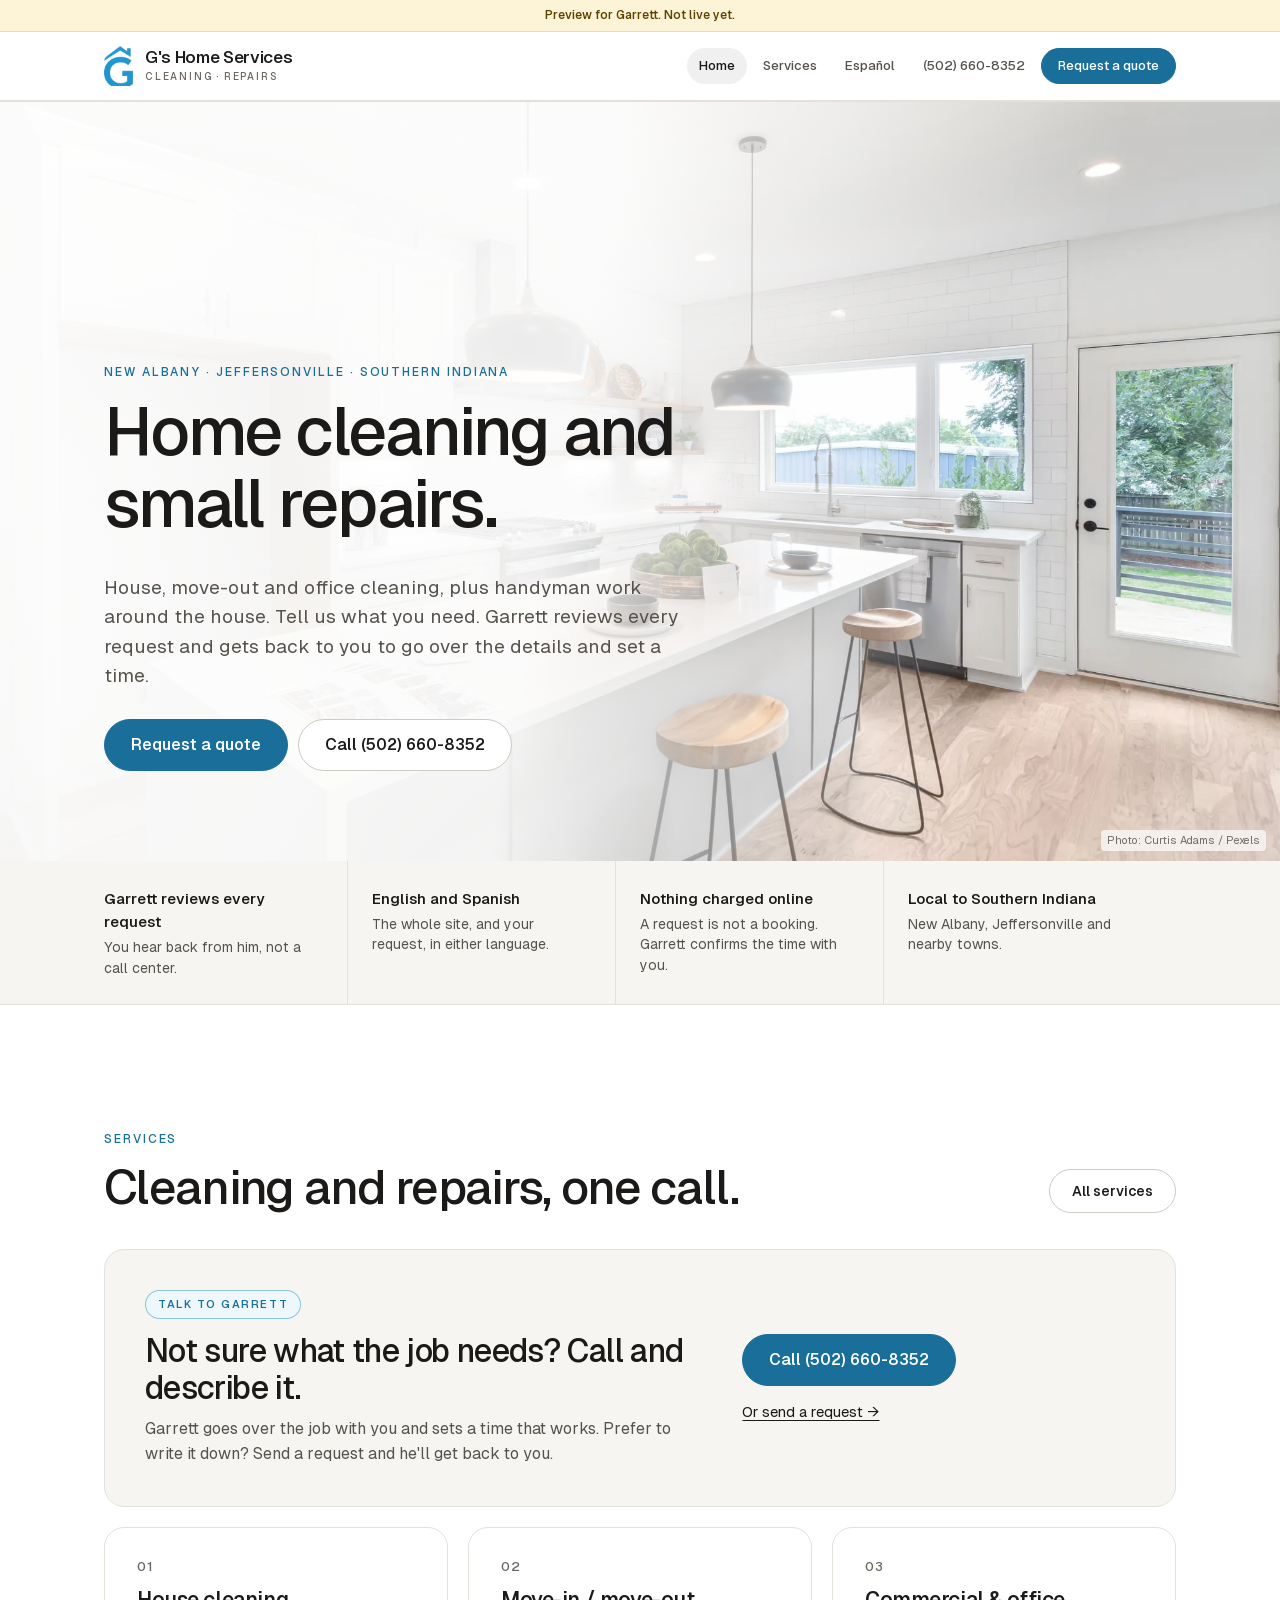
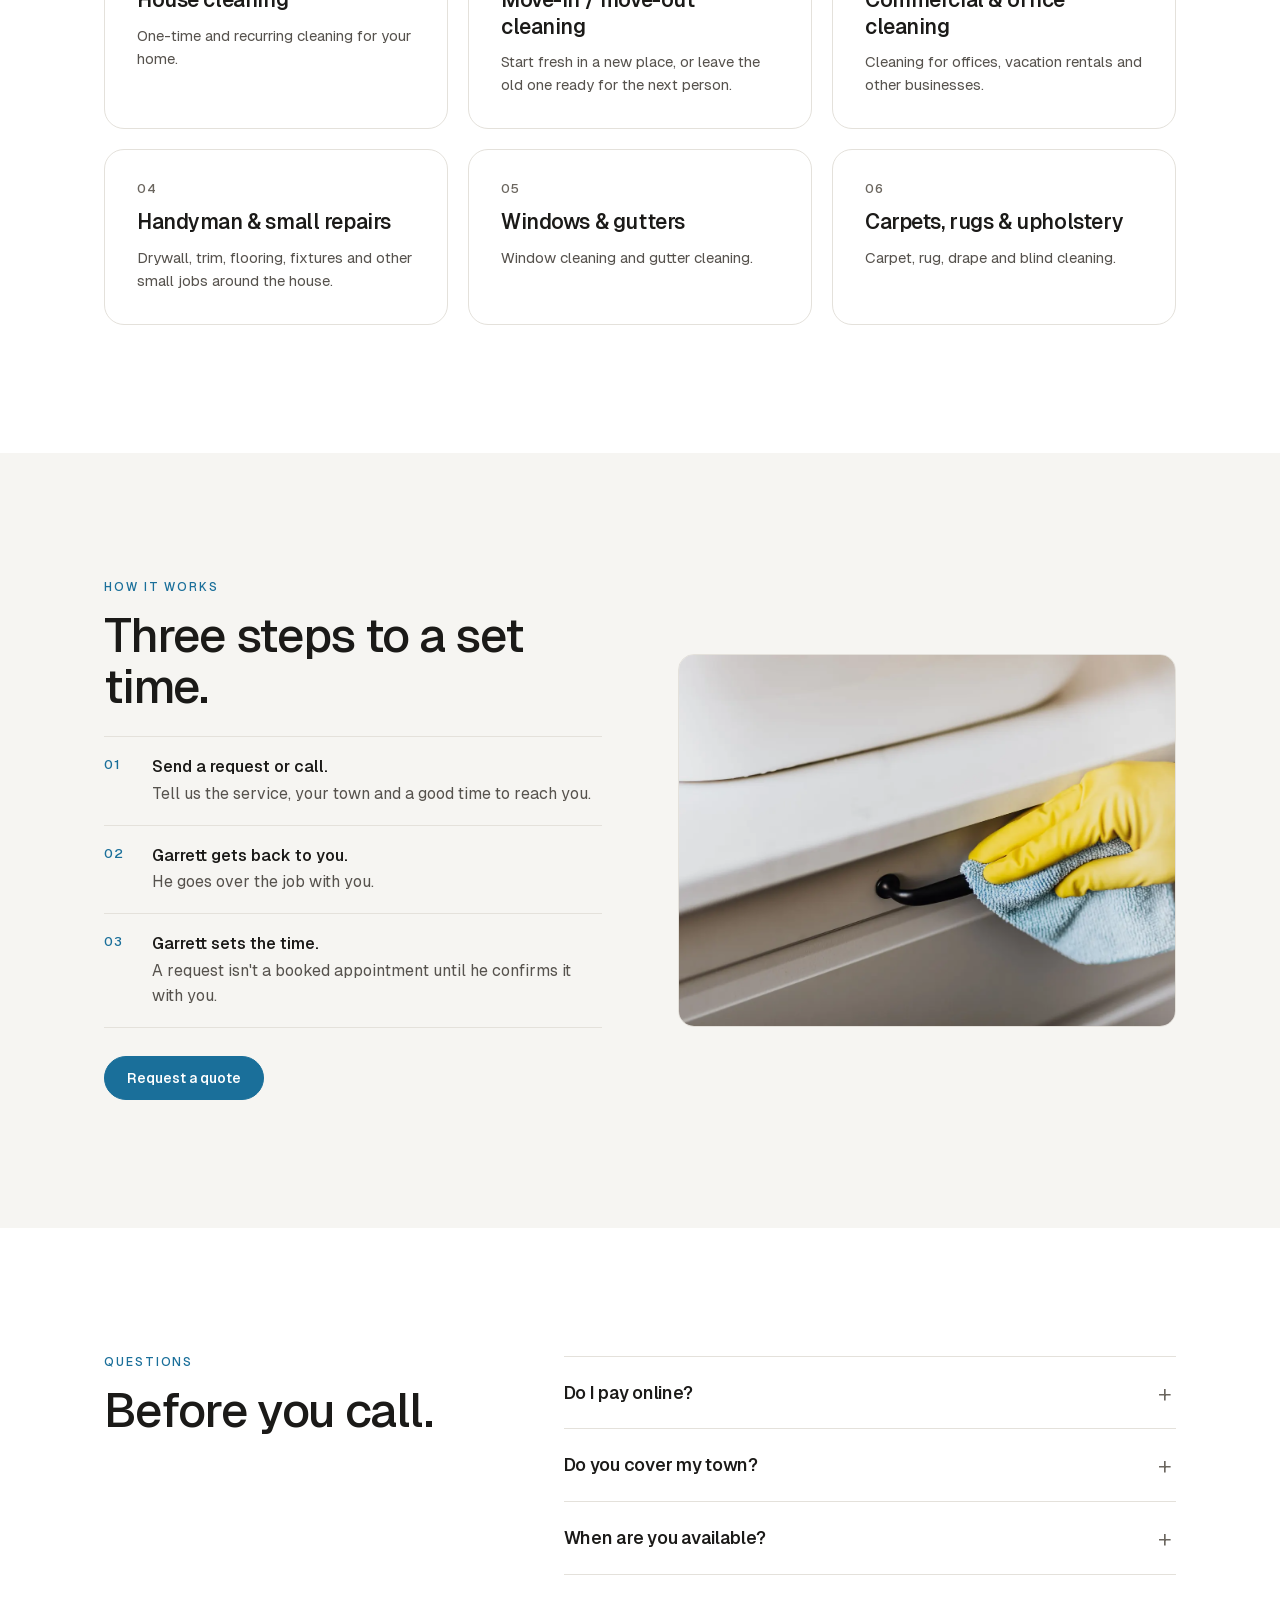
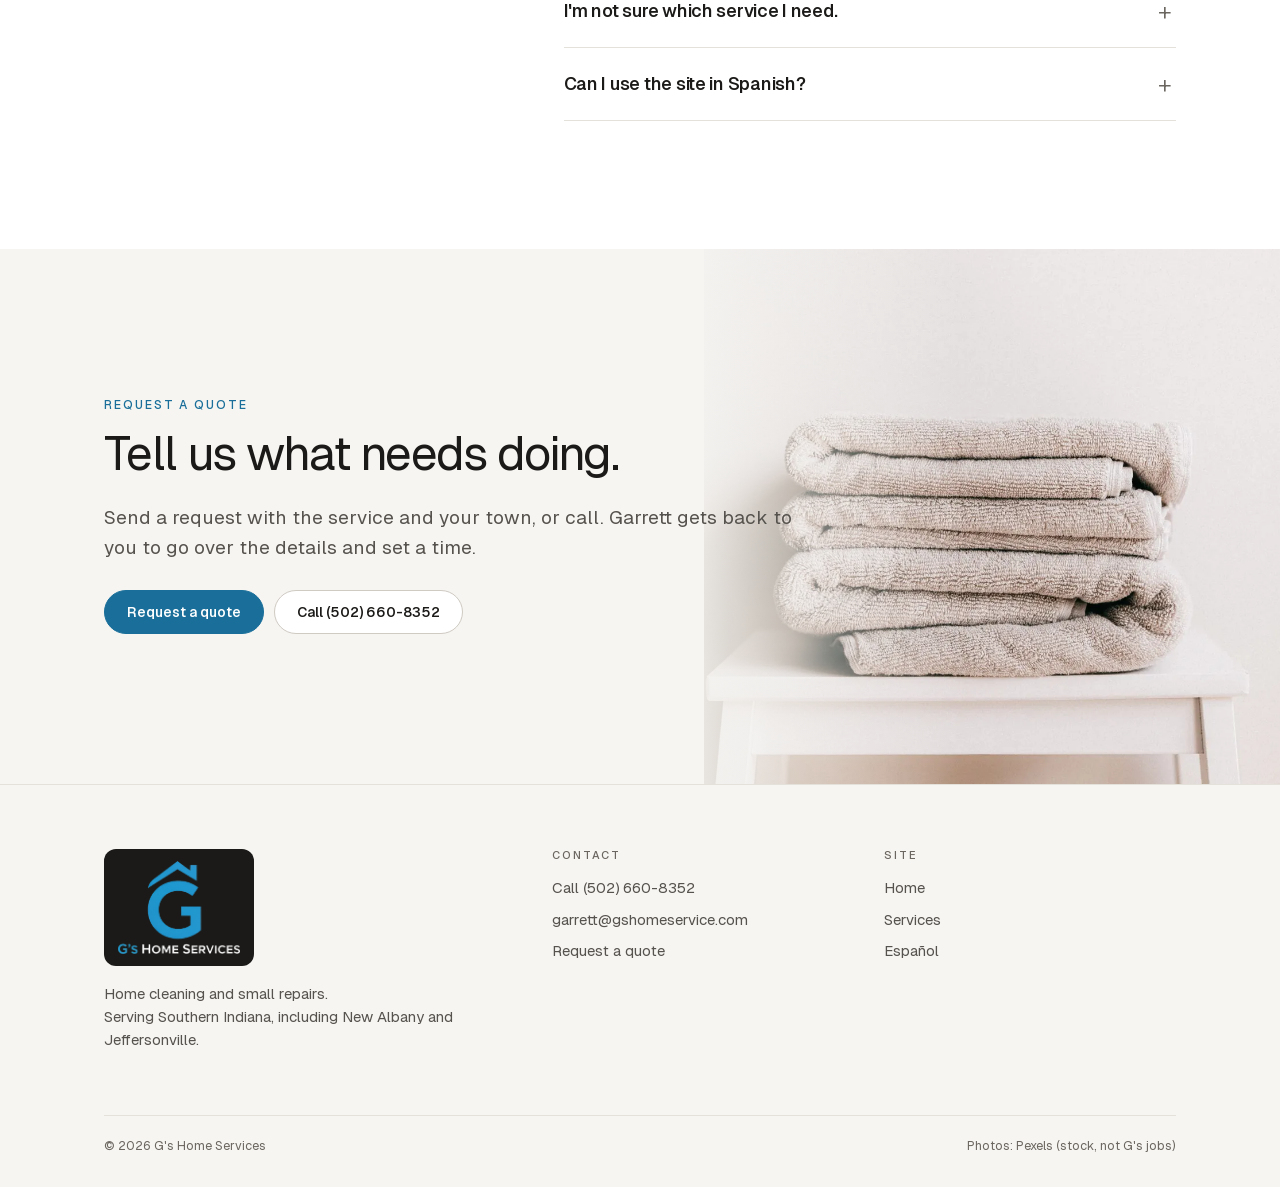
==== index.html @ 6f01a876 "G's preview v2.1: light KLC-style rebuild (preview strip, noindex, demo form kept)" ====
<!doctype html>
<html lang="en">
<head>
<meta charset="utf-8">
<meta name="viewport" content="width=device-width, initial-scale=1, viewport-fit=cover">
<meta name="robots" content="noindex, nofollow"> <!-- PREVIEW: delete this one line at launch -->
<meta name="gs-build" content="v2.1-light-klcstyle">
<title>Home cleaning and small repairs | G's Home Services</title>
<meta name="description" content="G&#x27;s Home Services: home cleaning and small repairs in Southern Indiana, including New Albany and Jeffersonville.">
<meta property="og:title" content="G's Home Services">
<meta property="og:description" content="G&#x27;s Home Services: home cleaning and small repairs in Southern Indiana, including New Albany and Jeffersonville.">
<meta property="og:type" content="website">
<meta property="og:image" content="assets/photos/hero-kitchen.jpg">
<link rel="alternate" hreflang="es" href="es/index.html">
<link rel="icon" href="favicon-32.png" sizes="32x32">
<link rel="apple-touch-icon" href="apple-touch-icon.png">
<meta name="theme-color" content="#ffffff">
<link rel="preload" href="assets/fonts/geist-sans-variable.woff2" as="font" type="font/woff2" crossorigin>
<link rel="stylesheet" href="styles.css">
</head>
<body>
<a class="skip" href="#main">Skip to content</a>
<div class="preview-flag">Preview for Garrett. Not live yet.</div>
<header class="top"><div class="wrap">
<a class="brand" href="index.html"><img src="assets/g-mark.png" alt="" width="29" height="40"><span><b>G's Home Services</b><small>Cleaning · Repairs</small></span></a>
<button class="menu-btn" aria-expanded="false" aria-controls="nav">Menu</button>
<nav class="main" id="nav" aria-label="Main"><a href="index.html" aria-current="page">Home</a><a href="services.html">Services</a><a href="es/index.html" hreflang="es" lang="es">Español</a><a href="tel:+15026608352">(502) 660-8352</a><a class="btn sm" href="request.html">Request a quote</a></nav>
</div></header>
<main id="main">
<section class="hero"><picture><source type="image/webp" srcset="assets/photos/hero-kitchen.webp"><img src="assets/photos/hero-kitchen.jpg" alt="A clean, bright kitchen" loading="eager" decoding="async"></picture>
<div class="wrap">
<span class="eyebrow">New Albany · Jeffersonville · Southern Indiana</span>
<h1>Home cleaning and small repairs.</h1>
<p class="lede">House, move-out and office cleaning, plus handyman work around the house. Tell us what you need. Garrett reviews every request and gets back to you to go over the details and set a time.</p>
<div class="actions"><a class="btn big" href="request.html">Request a quote</a><a class="btn big line-light" href="tel:+15026608352">Call (502) 660-8352</a></div>
</div>
<span class="credit">Photo: Curtis Adams / Pexels</span>
</section>
<section class="facts"><div class="wrap"><ul>
<li><b>Garrett reviews every request</b><span>You hear back from him, not a call center.</span></li>
<li><b>English and Spanish</b><span>The whole site, and your request, in either language.</span></li>
<li><b>Nothing charged online</b><span>A request is not a booking. Garrett confirms the time with you.</span></li>
<li><b>Local to Southern Indiana</b><span>New Albany, Jeffersonville and nearby towns.</span></li>
</ul></div></section>
<section id="services"><div class="wrap">
<div class="sec-head"><div><span class="eyebrow">Services</span><h2>Cleaning and repairs, one call.</h2></div>
<a class="btn ghost" href="services.html">All services</a></div>
<div class="fd-card">
<div><span class="tag blue">Talk to Garrett</span>
<h3>Not sure what the job needs? Call and describe it.</h3>
<p>Garrett goes over the job with you and sets a time that works. Prefer to write it down? Send a request and he'll get back to you.</p></div>
<div class="fd-card-actions"><a class="btn big" href="tel:+15026608352">Call (502) 660-8352</a><a class="fd-card-link" href="request.html">Or send a request →</a></div>
</div>
<ul class="offer-grid"><li class="offer"><span class="num">01</span><h3>House cleaning</h3><p>One-time and recurring cleaning for your home.</p></li><li class="offer"><span class="num">02</span><h3>Move-in / move-out cleaning</h3><p>Start fresh in a new place, or leave the old one ready for the next person.</p></li><li class="offer"><span class="num">03</span><h3>Commercial & office cleaning</h3><p>Cleaning for offices, vacation rentals and other businesses.</p></li><li class="offer"><span class="num">04</span><h3>Handyman & small repairs</h3><p>Drywall, trim, flooring, fixtures and other small jobs around the house.</p></li><li class="offer"><span class="num">05</span><h3>Windows & gutters</h3><p>Window cleaning and gutter cleaning.</p></li><li class="offer"><span class="num">06</span><h3>Carpets, rugs & upholstery</h3><p>Carpet, rug, drape and blind cleaning.</p></li></ul>
</div></section>
<section class="alt"><div class="wrap grid2">
<div><span class="eyebrow">How it works</span><h2>Three steps to a set time.</h2>
<ol class="steps">
<li><b>Send a request or call.</b>Tell us the service, your town and a good time to reach you.</li>
<li><b>Garrett gets back to you.</b>He goes over the job with you.</li>
<li><b>Garrett sets the time.</b>A request isn't a booked appointment until he confirms it with you.</li>
</ol>
<div class="actions"><a class="btn" href="request.html">Request a quote</a></div></div>
<figure class="photo"><picture><source type="image/webp" srcset="assets/photos/detail-cleaning.webp"><img src="assets/photos/detail-cleaning.jpg" alt="A gloved hand wiping a cabinet handle" loading="eager" decoding="async"></picture></figure>
</div></section>
<section><div class="wrap faq-grid">
<div><span class="eyebrow">Questions</span><h2>Before you call.</h2></div>
<div class="faq"><details><summary>Do I pay online?</summary><p>No. Nothing is charged on this website. A request just lets Garrett know what you need.</p></details><details><summary>Do you cover my town?</summary><p>We serve Southern Indiana, including New Albany and Jeffersonville. Not sure if you're in the area? Call or send a request with your town and we'll let you know.</p></details><details><summary>When are you available?</summary><p>Call or send a request for availability.</p></details><details><summary>I'm not sure which service I need.</summary><p>Choose "Something else" on the request form and describe the job. Garrett will help you figure it out.</p></details><details><summary>Can I use the site in Spanish?</summary><p>Yes. Tap Español in the menu on any page.</p></details></div>
</div></section>
<section class="band"><picture><source type="image/webp" srcset="assets/photos/detail-towels.webp"><img src="assets/photos/detail-towels.jpg" alt="Folded towels on a stool" loading="eager" decoding="async"></picture>
<div class="wrap"><span class="eyebrow" style="color:rgba(252,252,252,.6)">Request a quote</span>
<h2>Tell us what needs doing.</h2>
<p class="lede">Send a request with the service and your town, or call. Garrett gets back to you to go over the details and set a time.</p>
<div class="actions"><a class="btn" href="request.html">Request a quote</a><a class="btn line-light" href="tel:+15026608352">Call (502) 660-8352</a></div>
</div></section>
</main>
<footer><div class="wrap">
<div class="grid">
<div><img class="flogo" src="assets/gs-logo.png" alt="G's Home Services" width="150" height="114"><p>Home cleaning and small repairs.<br>Serving Southern Indiana, including New Albany and Jeffersonville.</p></div>
<div><h2 class="fh">Contact</h2><ul><li><a href="tel:+15026608352">Call (502) 660-8352</a></li><li><a href="mailto:garrett@gshomeservice.com">garrett@gshomeservice.com</a></li><li><a href="request.html">Request a quote</a></li></ul></div>
<div><h2 class="fh">Site</h2><ul><li><a href="index.html">Home</a></li><li><a href="services.html">Services</a></li><li><a href="es/index.html">Español</a></li></ul></div>
</div>
<div class="legal"><span>© 2026 G's Home Services</span><span>Photos: Pexels (stock, not G's jobs)</span></div>
</div></footer>
<nav class="callbar" aria-label="Quick contact"><a class="btn ghost" href="request.html">Request a quote</a><a class="btn" href="tel:+15026608352">Call now</a></nav>
<script src="app.js" defer></script>
</body>
</html>
---- styles.css ----
/* G's Home Services: v2, modeled on the klcautomation.net design system.
   Same type, spacing, header, hero, card, button and footer patterns; G's own logo blue as the one accent. */
@font-face{font-family:"Geist Sans";src:url(assets/fonts/geist-sans-variable.woff2) format("woff2");font-weight:100 900;font-display:swap}
:root{
  --bg:#131211;--bg2:#1c1b19;--bg3:#232220;--deep:#0a0908;
  --ink:#fcfcfc;--ink2:#a8a29e;--ink3:#948d88;
  --line:#2a2826;--line2:#3f3c3a;
  --blue:#2796cd;          /* G's logo blue (sampled from gshomeservice.com logo) */
  --max:1120px;--r:12px;--pill:999px;--ease:150ms ease;
  --font:"Geist Sans",ui-sans-serif,system-ui,-apple-system,"Segoe UI",Roboto,Arial,sans-serif;
}
*{box-sizing:border-box}
html{-webkit-text-size-adjust:100%;scroll-behavior:smooth;color-scheme:dark}
body{margin:0;background:var(--bg);color:var(--ink);font:400 16px/1.55 var(--font);-webkit-font-smoothing:antialiased}
img{max-width:100%;display:block;height:auto}
a{color:inherit}
.wrap{max-width:var(--max);margin:0 auto;padding:0 24px}
h1,h2,h3{font-weight:500;letter-spacing:-.035em;line-height:1.05;margin:0 0 .5em}
h1{font-size:clamp(40px,6.2vw,72px)}
h2{font-size:clamp(28px,4vw,48px)}
h3{font-size:20px;line-height:1.25;letter-spacing:-.02em;font-weight:550}
p{margin:0 0 1em}
.lede{font-size:clamp(17px,1.7vw,19px);color:var(--ink2);max-width:38em}
.eyebrow{font:500 12px/1 var(--font);letter-spacing:.16em;text-transform:uppercase;color:var(--ink3);margin:0 0 18px;display:block}
.preview-flag{background:#2a2410;color:#e9d9a8;font:550 12px/1.4 var(--font);text-align:center;padding:7px 16px}

/* header: solid, no blur */
.top{position:sticky;top:0;z-index:20;background:var(--bg);border-bottom:1px solid var(--line)}
.top .wrap{display:flex;align-items:center;justify-content:space-between;height:68px;gap:16px}
.brand{text-decoration:none;display:flex;align-items:center;gap:12px;line-height:1}
.brand img{width:29px;height:40px}
.brand span{display:flex;flex-direction:column}
.brand b{font:550 17px/1 var(--font);letter-spacing:-.02em}
.brand small{font:500 10px/1 var(--font);letter-spacing:.18em;text-transform:uppercase;color:var(--ink3);margin-top:6px}
nav.main{display:flex;gap:4px;align-items:center}
nav.main a{text-decoration:none;font-size:13px;font-weight:500;color:var(--ink2);padding:8px 12px;border-radius:var(--pill)}
nav.main a:hover{color:var(--ink);background:rgba(255,255,255,.04)}
nav.main a[aria-current]{color:var(--ink);background:rgba(255,255,255,.06)}
nav.main a.btn,nav.main a.btn:hover{color:var(--bg);background:var(--ink);padding:0 16px}
.menu-btn{display:none;background:transparent;border:1px solid var(--line2);border-radius:var(--pill);height:36px;padding:0 14px;font:550 13px var(--font);color:var(--ink)}
@media(max-width:900px){
  nav.main{display:none;position:absolute;left:0;right:0;top:68px;background:var(--bg);flex-direction:column;align-items:stretch;gap:0;border-bottom:1px solid var(--line);padding:8px 24px 18px}
  nav.main a{padding:14px 4px;border-radius:0;font-size:16px;border-bottom:1px solid var(--line)}
  nav.main a.btn{margin-top:14px;justify-content:center;min-height:48px}
  .top.open nav.main{display:flex}.menu-btn{display:inline-block}
}

/* buttons */
.btn{display:inline-flex;align-items:center;justify-content:center;gap:8px;min-height:44px;padding:0 22px;border-radius:var(--pill);font:550 14px/1 var(--font);text-decoration:none;border:1px solid var(--ink);background:var(--ink);color:var(--bg);cursor:pointer;transition:background var(--ease),border-color var(--ease)}
.btn:hover{background:#fff;border-color:#fff;color:#000}
.btn.ghost{background:transparent;color:var(--ink);border-color:var(--line2)}
.btn.ghost:hover{background:rgba(255,255,255,.06);border-color:var(--ink2)}
.btn.line-light{background:transparent;color:var(--ink);border-color:rgba(255,255,255,.32)}
.btn.line-light:hover{background:rgba(255,255,255,.08)}
.btn.sm{min-height:36px;padding:0 16px;font-size:13px}
.btn.big{min-height:52px;padding:0 26px;font-size:16px}

/* hero: full-bleed photo, dark scrim, copy bottom-left */
.hero{position:relative;min-height:min(86vh,760px);display:flex;align-items:flex-end;overflow:hidden;background:var(--deep);padding:0}
.hero picture,.hero picture img{position:absolute;inset:0;width:100%;height:100%;object-fit:cover;object-position:60% 50%}
.hero:after{content:"";position:absolute;inset:0;background:linear-gradient(105deg,rgba(10,9,8,.9) 0%,rgba(10,9,8,.66) 42%,rgba(10,9,8,.3) 72%,rgba(10,9,8,.45) 100%)}
.hero .wrap{position:relative;z-index:2;padding-bottom:10vh;padding-top:120px;width:100%}
.hero .wrap>*{max-width:600px}
.hero h1{font-size:clamp(40px,5.6vw,68px);letter-spacing:-.04em}
.hero .lede{color:rgba(252,252,252,.8)}
.hero .eyebrow{color:rgba(252,252,252,.6)}
.actions{display:flex;flex-wrap:wrap;gap:10px;margin-top:28px}
.credit{position:absolute;right:14px;bottom:10px;z-index:2;font-size:11px;color:rgba(252,252,252,.4)}
@media(max-width:700px){
  .hero{min-height:auto;display:block;background:var(--bg)}
  .hero picture{position:relative;display:block;height:260px}
  .hero:after{background:linear-gradient(to top,var(--bg) 0%,rgba(10,9,8,.1) 55%,rgba(10,9,8,.3) 100%);height:260px}
  .hero .wrap{padding:24px 24px 48px}.credit{top:238px;bottom:auto;font-size:10px}
  .actions .btn{flex:1 1 100%}
}

/* facts strip under the hero */
.facts{padding:0;border-bottom:1px solid var(--line);background:var(--deep)}
.facts ul{list-style:none;margin:0;padding:0;display:grid;grid-template-columns:repeat(4,1fr)}
.facts li{padding:26px 24px 26px 0;border-right:1px solid var(--line);margin-right:24px}
.facts li:last-child{border-right:0;margin-right:0}
.facts b{display:block;font-weight:550;font-size:15px;margin-bottom:4px}
.facts span{color:var(--ink2);font-size:14px;line-height:1.45;display:block}
@media(max-width:860px){.facts ul{grid-template-columns:1fr 1fr}.facts li{border-right:0;margin:0;padding:20px 12px 20px 0;border-bottom:1px solid var(--line)}}
@media(max-width:520px){.facts ul{grid-template-columns:1fr}.facts li{padding:16px 0}.facts li:last-child{border-bottom:0}}

/* sections */
section{padding:clamp(72px,10vw,128px) 0}
.alt{background:var(--bg2)}
.sec-head{display:flex;justify-content:space-between;align-items:end;gap:20px;flex-wrap:wrap;margin-bottom:36px}
.sec-head h2{margin:0}
.grid2{display:grid;grid-template-columns:1fr 1fr;gap:clamp(32px,6vw,80px);align-items:center}
@media(max-width:860px){.grid2{grid-template-columns:1fr}}

/* featured card + service cards */
.fd-card{display:grid;grid-template-columns:1.4fr 1fr;gap:clamp(20px,4vw,48px);align-items:center;border:1px solid var(--line);border-radius:20px;padding:clamp(24px,4vw,40px);background:var(--bg2);margin-bottom:20px}
.fd-card h3{font-size:clamp(24px,2.6vw,32px);line-height:1.15;letter-spacing:-.02em;font-weight:500;margin:14px 0 10px}
.fd-card p{color:var(--ink2);margin:0;max-width:36em}
.fd-card-actions{display:flex;flex-direction:column;align-items:flex-start;gap:14px}
.fd-card-link{text-decoration:underline;text-underline-offset:3px;font-size:15px}
.tag{display:inline-block;font:550 11px/1 var(--font);letter-spacing:.14em;text-transform:uppercase;padding:8px 12px;border-radius:var(--pill);border:1px solid var(--line2);color:var(--ink2)}
.tag.blue{border-color:rgba(39,150,205,.55);color:#8cc9ea}
.offer-grid{display:grid;grid-template-columns:repeat(3,1fr);gap:20px;list-style:none;margin:0;padding:0}
.offer{display:flex;flex-direction:column;align-items:flex-start;border:1px solid var(--line);border-radius:20px;padding:clamp(22px,3vw,32px)}
.offer .num{font:500 13px/1 var(--font);letter-spacing:.08em;color:var(--ink3);margin-bottom:14px}
.offer h3{font-size:21px;margin:0 0 10px}
.offer p{color:var(--ink2);font-size:15px;margin:0}
@media(max-width:960px){.offer-grid{grid-template-columns:1fr 1fr}}
@media(max-width:860px){.fd-card{grid-template-columns:1fr}.fd-card-actions .btn{width:100%}}
@media(max-width:620px){.offer-grid{grid-template-columns:1fr}}

/* numbered steps (rule rows) */
.steps{list-style:none;margin:24px 0 0;padding:0;counter-reset:s}
.steps li{counter-increment:s;position:relative;padding:18px 0 18px 48px;border-top:1px solid var(--line);color:var(--ink2)}
.steps li:last-child{border-bottom:1px solid var(--line)}
.steps li:before{content:counter(s,decimal-leading-zero);position:absolute;left:0;top:21px;font:500 13px/1 var(--font);letter-spacing:.08em;color:var(--blue)}
.steps li b{color:var(--ink);font-weight:550;display:block;margin-bottom:2px}
.photo{border-radius:16px;overflow:hidden;border:1px solid var(--line);margin:0}
.photo img{width:100%;aspect-ratio:4/3;object-fit:cover}
.cap{font-size:12.5px;color:var(--ink3);margin-top:10px}

/* questions */
.faq{border-top:1px solid var(--line)}
.faq details{border-bottom:1px solid var(--line)}
.faq summary{cursor:pointer;list-style:none;padding:22px 40px 22px 0;font-size:18px;font-weight:550;letter-spacing:-.015em;position:relative}
.faq summary::-webkit-details-marker{display:none}
.faq summary:after{content:"+";position:absolute;right:4px;top:18px;font-size:24px;font-weight:300;color:var(--ink3)}
.faq details[open] summary:after{content:"–"}
.faq details p{color:var(--ink2);margin:-6px 0 22px;max-width:44em}
.faq-grid{display:grid;grid-template-columns:1fr 1.6fr;gap:clamp(32px,6vw,80px)}
@media(max-width:860px){.faq-grid{grid-template-columns:1fr;gap:8px}}

/* closing band with photo */
.band{position:relative;padding:0;overflow:hidden;background:var(--deep)}
.band picture,.band picture img{position:absolute;inset:0;width:100%;height:100%;object-fit:cover}
.band:after{content:"";position:absolute;inset:0;background:rgba(10,9,8,.72)}
.band .wrap{position:relative;z-index:2;padding:clamp(80px,12vw,150px) 24px}
.band h2{max-width:14em;font-weight:400}
.band .lede{color:rgba(255,255,255,.85)}

/* page heads, form (inner pages) */
.pagehead{padding:clamp(64px,9vw,110px) 0 clamp(32px,4vw,52px);border-bottom:1px solid var(--line)}
.list{color:var(--ink2);padding-left:18px}.list li{margin:.35em 0}
.form{display:grid;gap:6px;border:1px solid var(--line);border-radius:20px;padding:clamp(22px,3vw,32px);background:var(--bg2);max-width:620px}
.form label{font-weight:550;font-size:14px;margin-top:10px}
input,select,textarea{font:inherit;padding:11px 14px;border:1px solid var(--line2);border-radius:10px;min-height:46px;width:100%;background:var(--bg);color:var(--ink)}
input:focus,select:focus,textarea:focus{border-color:var(--blue);outline:none}
.form .btn{margin-top:14px;justify-self:start}
.small{font-size:14px;color:var(--ink2)}
.err{color:#f3a3a3;font-weight:550}
.log{margin-top:16px;border:1px solid var(--line2);border-radius:14px;padding:16px;max-width:620px;background:var(--bg2);color:var(--ink2)}

/* footer */
footer{border-top:1px solid var(--line);padding:64px 0 32px;color:var(--ink2);font-size:15px;background:var(--bg)}
footer .grid{display:grid;grid-template-columns:1.4fr 1fr 1fr;gap:40px}
footer .flogo{width:150px;margin-bottom:16px}
footer h2.fh{font:500 11px var(--font);letter-spacing:.16em;text-transform:uppercase;color:var(--ink3);margin:0 0 14px}
footer ul{list-style:none;margin:0;padding:0}footer li{margin:8px 0}
footer a{text-decoration:none}footer a:hover{color:var(--ink)}
footer .legal{border-top:1px solid var(--line);margin-top:48px;padding-top:20px;font-size:12.5px;color:var(--ink3);display:flex;justify-content:space-between;flex-wrap:wrap;gap:10px}
@media(max-width:760px){footer .grid{grid-template-columns:1fr;gap:28px}}

/* mobile call bar */
.callbar{display:none}
@media(max-width:700px){
  .callbar{display:grid;grid-template-columns:1fr 1fr;gap:8px;position:fixed;left:0;right:0;bottom:0;z-index:30;padding:10px 12px calc(10px + env(safe-area-inset-bottom));background:var(--bg);border-top:1px solid var(--line);margin:0}
  .callbar .btn{min-height:46px}
  body{padding-bottom:72px}
  .hero .actions .btn.line-light{display:none}
}
.skip{position:absolute;left:-999px}.skip:focus{left:12px;top:12px;z-index:99;background:var(--ink);color:var(--bg);padding:8px 12px;border-radius:var(--pill)}
:focus-visible{outline:2px solid var(--ink);outline-offset:3px}
@media(prefers-reduced-motion:reduce){html{scroll-behavior:auto}*{transition:none!important}}
[id]{scroll-margin-top:84px}
picture{display:block}

/* ===== v2.1 LIGHT THEME (Jacob: "a little lighter overall") — same KLC structure, light surfaces ===== */
:root{
  --bg:#ffffff;--bg2:#f6f5f2;--bg3:#eeece8;--deep:#f1f0ec;
  --ink:#1b1a18;--ink2:#56524d;--ink3:#6b665f;
  --line:#e4e1db;--line2:#cfcac2;
  --blue:#2796cd;--blue-ink:#1a6f9a;   /* blue-ink: AA-contrast text version of G's blue on white */
}
html{color-scheme:light}
.preview-flag{background:#fdf3d7;color:#5c4300;border-bottom:1px solid #f0dfa8}
.top{background:#fff;box-shadow:0 1px 0 var(--line)}
nav.main a:hover{background:rgba(0,0,0,.04)}
nav.main a[aria-current]{background:rgba(0,0,0,.06)}
nav.main a.btn,nav.main a.btn:hover{color:#fff;background:var(--blue-ink);border-color:var(--blue-ink)}
.btn{background:var(--blue-ink);border-color:var(--blue-ink);color:#fff}
.btn:hover{background:#155a7d;border-color:#155a7d;color:#fff}
.btn.ghost{background:#fff;color:var(--ink);border-color:var(--line2)}
.btn.ghost:hover{background:var(--bg2);border-color:var(--ink3);color:var(--ink)}
.btn.line-light{background:#fff;color:var(--ink);border-color:var(--line2)}
.btn.line-light:hover{background:var(--bg2)}
/* hero: brighter photo, light gradient behind the copy */
.hero{background:#fff;color:var(--ink)}
.hero:after{background:linear-gradient(100deg,rgba(255,255,255,.97) 0%,rgba(255,255,255,.92) 44%,rgba(255,255,255,.5) 62%,rgba(255,255,255,0) 80%)}
.hero .lede{color:var(--ink2)}
.hero .eyebrow{color:var(--blue-ink)}
.credit{color:rgba(0,0,0,.55);background:rgba(255,255,255,.7);padding:2px 6px;border-radius:4px}
@media(max-width:700px){
  .hero:after{display:none}
  .credit{top:232px}
}
.facts{background:var(--bg2)}
.eyebrow{color:var(--blue-ink)}
.tag.blue{border-color:rgba(39,150,205,.5);color:var(--blue-ink);background:#eef7fc}
.fd-card{background:var(--bg2)}
.offer{background:#fff}
.steps li:before{color:var(--blue-ink)}
.alt .offer,.alt .photo{background:#fff}
/* photo band -> soft light band */
.band{background:var(--bg2)}
.band picture{left:55%;width:45%}
.band picture img{position:absolute;inset:0}
.band:after{background:linear-gradient(90deg,var(--bg2) 0%,var(--bg2) 52%,rgba(246,245,242,.6) 62%,rgba(246,245,242,0) 75%)}
.band .eyebrow{color:var(--blue-ink)!important}
.band .lede{color:var(--ink2)}
@media(max-width:700px){.band picture{display:none}.band:after{display:none}}
.form{background:var(--bg2)}
input,select,textarea{background:#fff;color:var(--ink);border-color:#b9b3aa}
.err{color:#a11d1d}
.log{background:#eef7fc;border-color:#b7dcef;color:var(--ink)}
footer{background:var(--bg2);border-top:1px solid var(--line)}
footer .flogo{background:#1b1a18;padding:12px 14px;border-radius:12px;box-sizing:content-box;width:122px}
.callbar{background:#fff;border-top:1px solid var(--line)}
:focus-visible{outline:2px solid var(--blue-ink)}
.skip:focus{background:var(--ink);color:#fff}
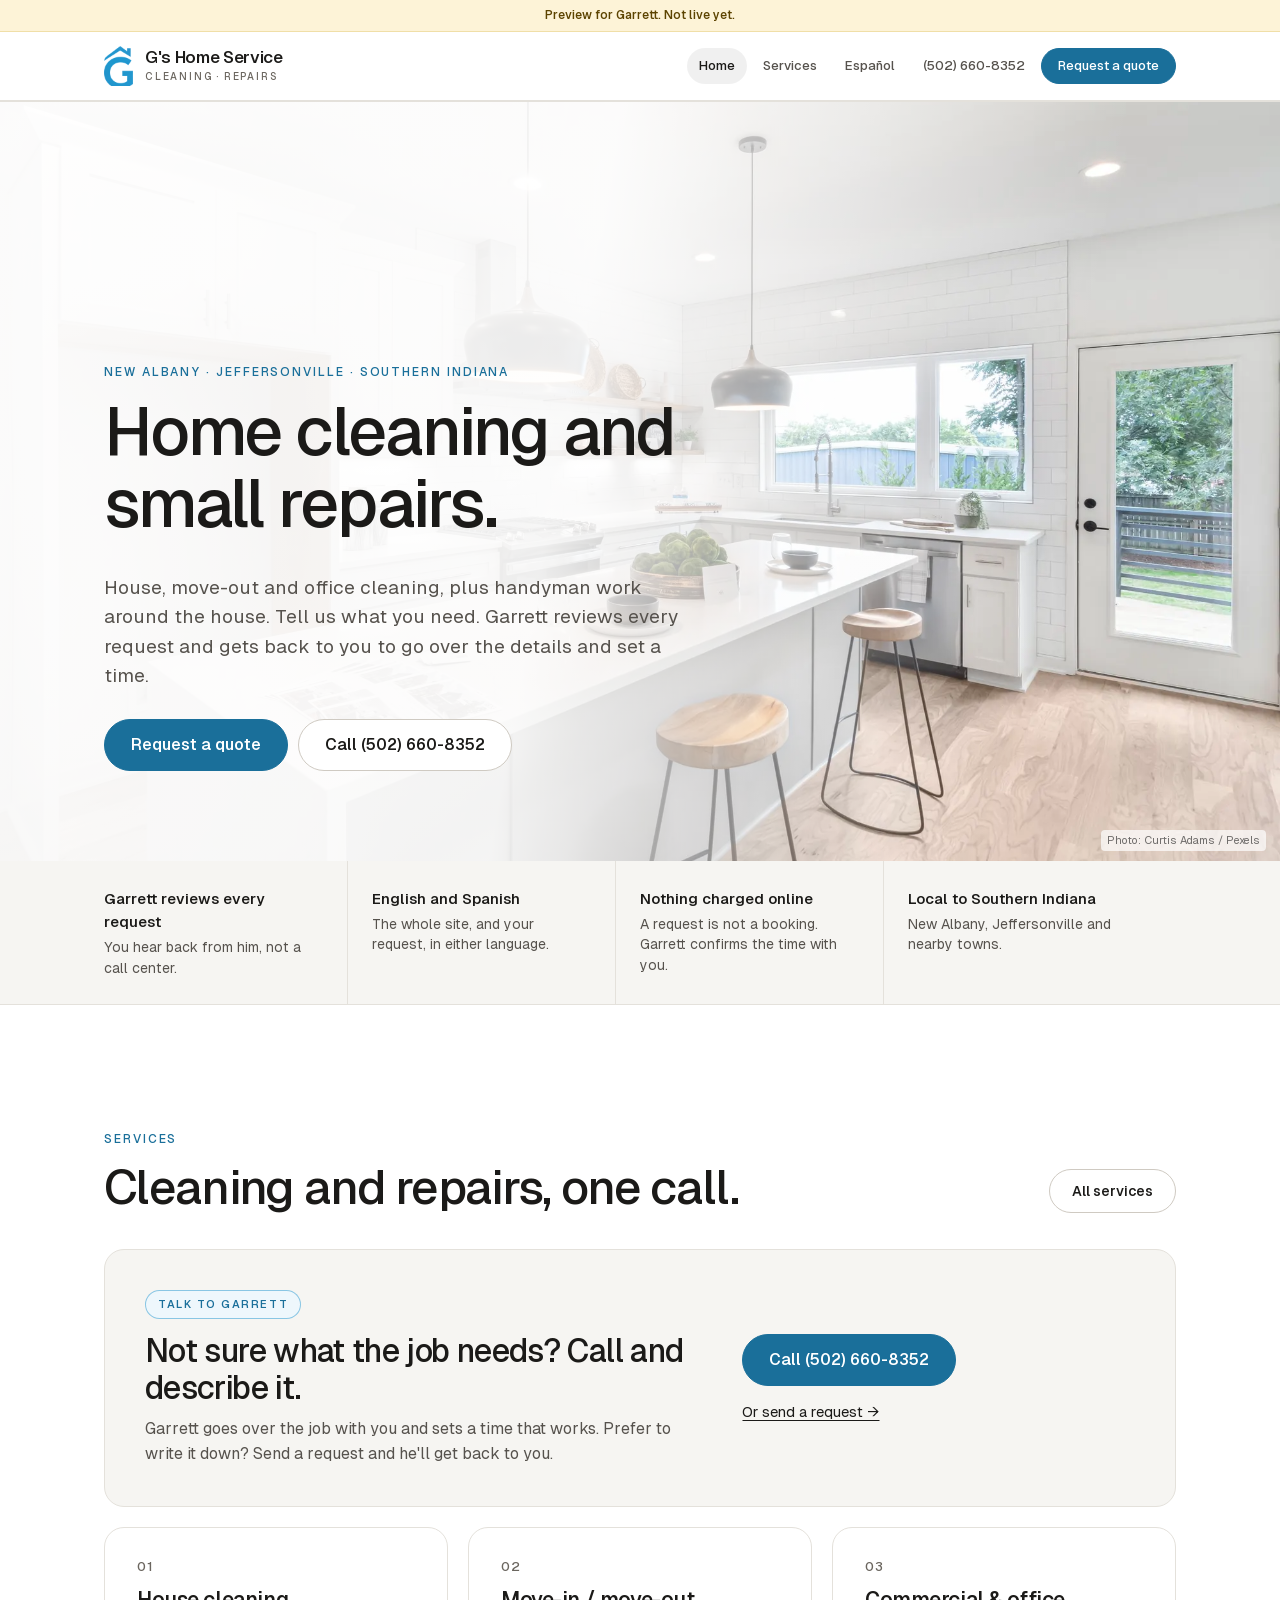
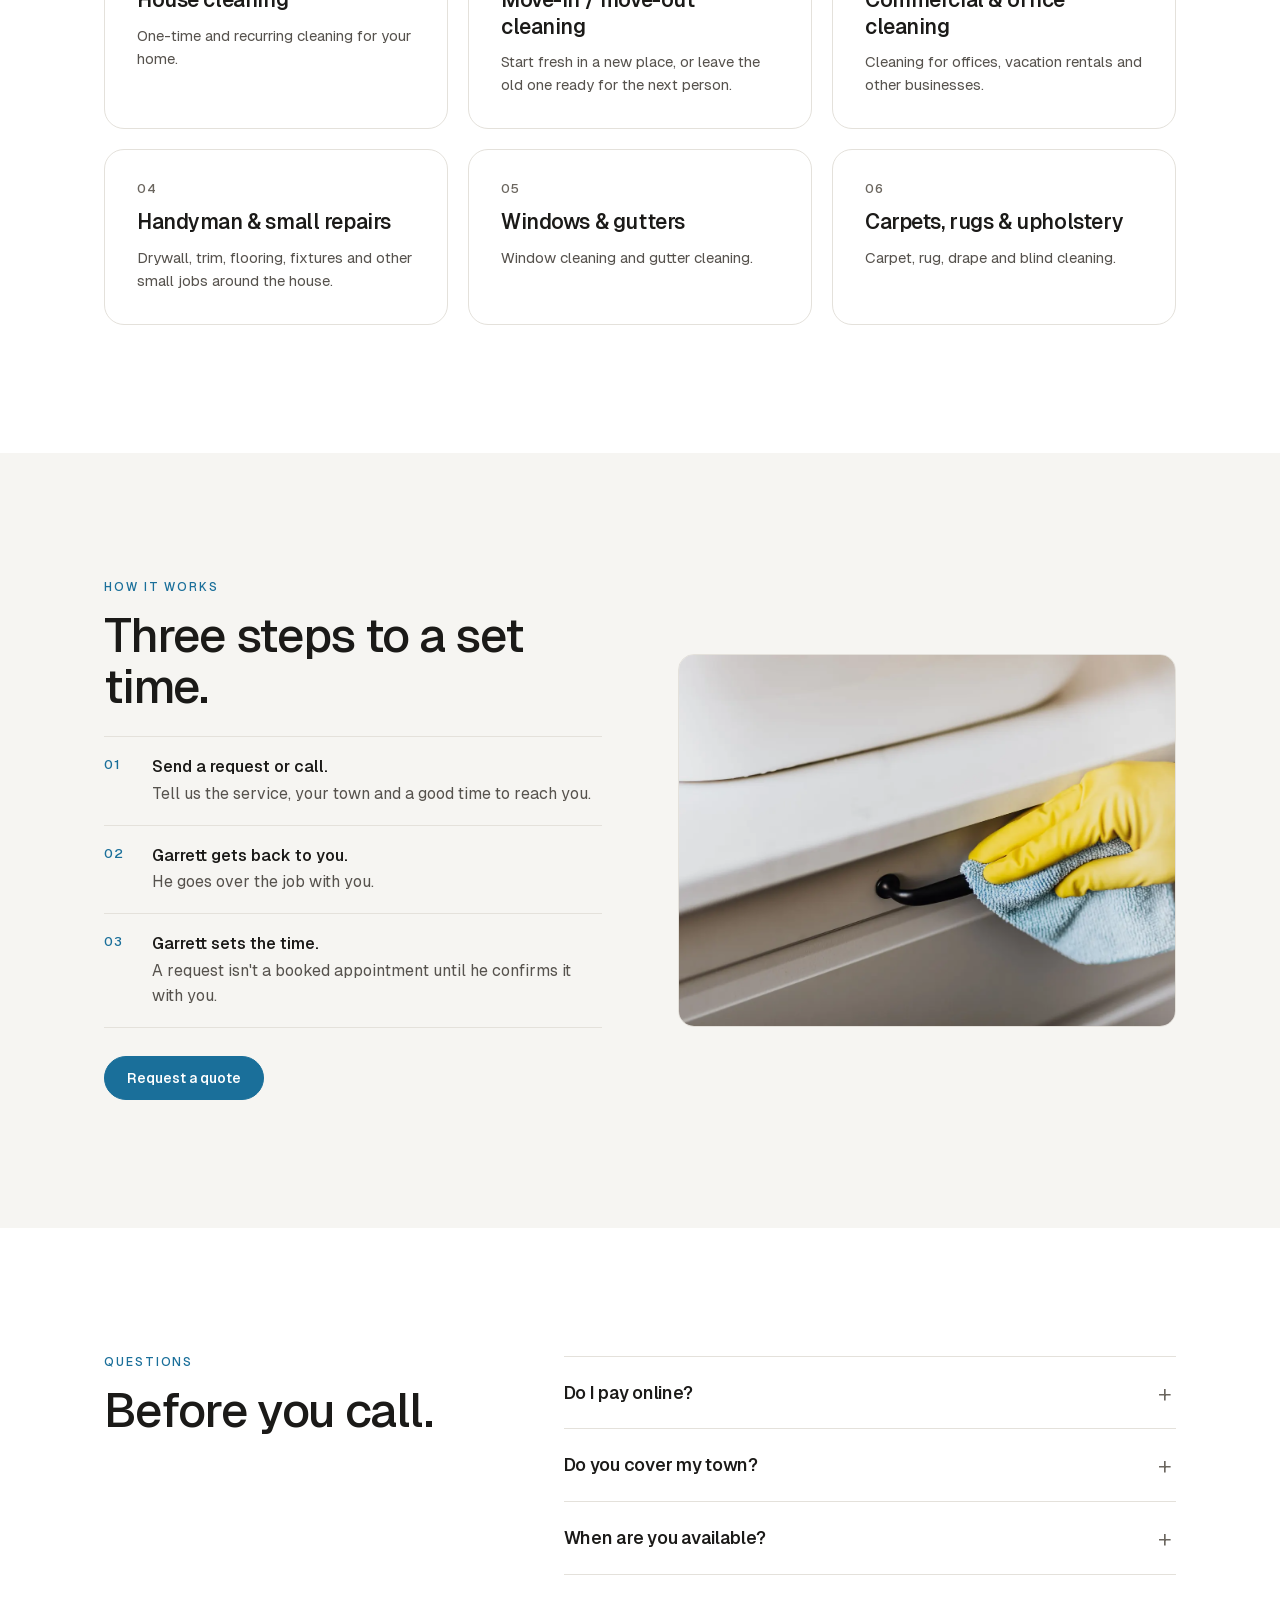
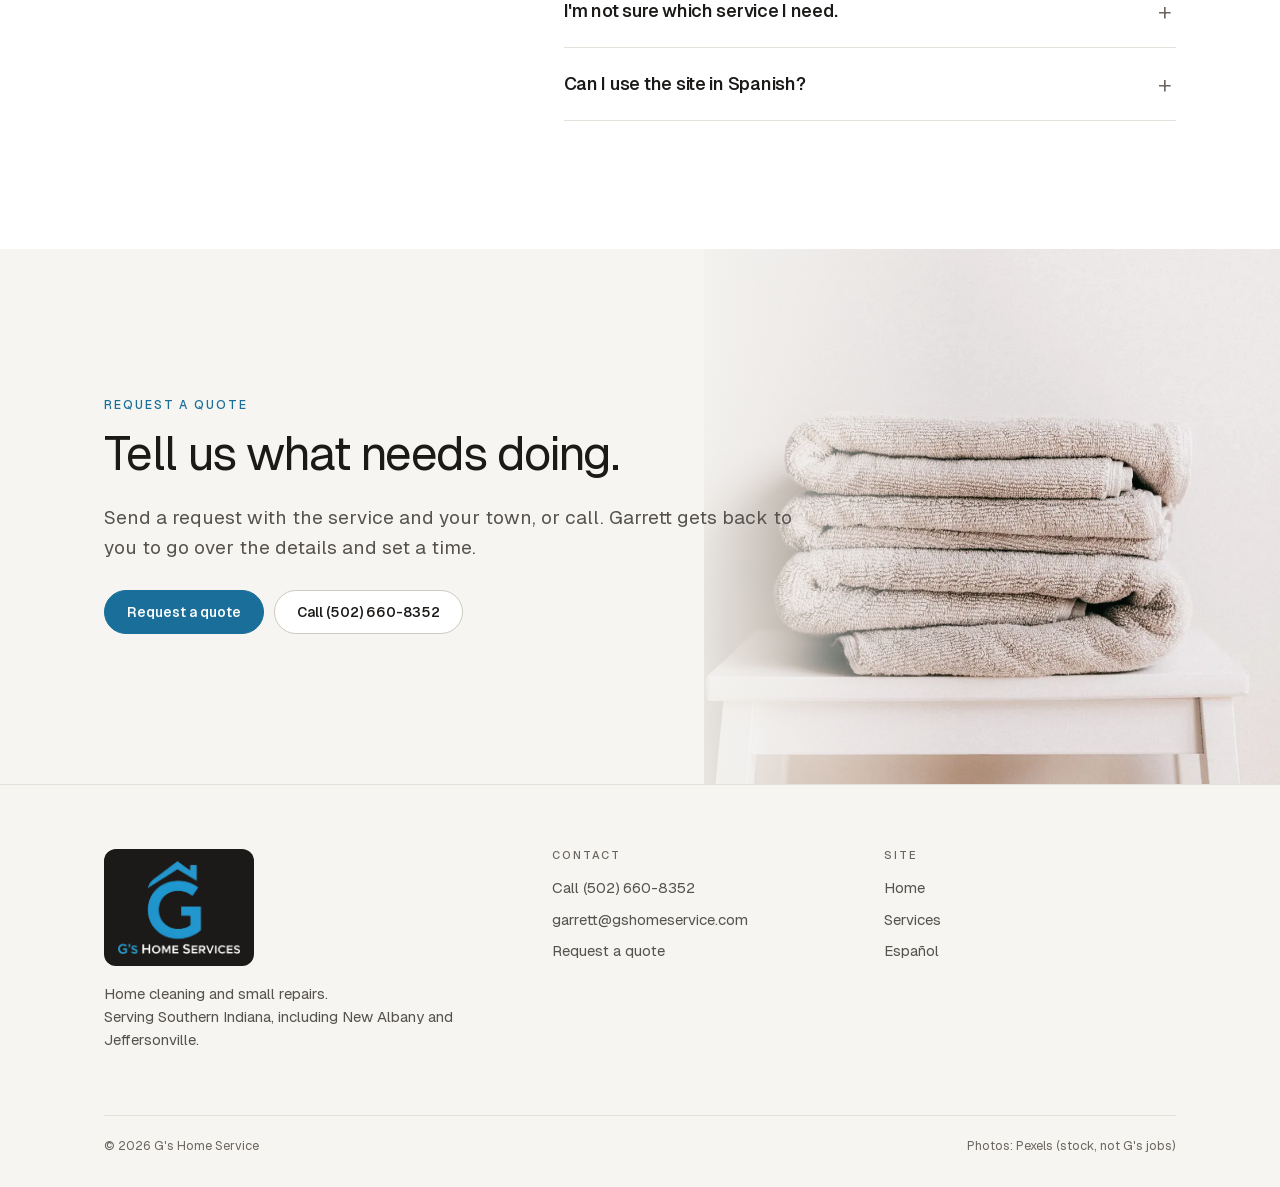
==== commit 93b7e77c: "Name: G's Home Service (matches gshomeservice.com)" ====
--- a/index.html
+++ b/index.html
@@ -4,11 +4,11 @@
 <meta charset="utf-8">
 <meta name="viewport" content="width=device-width, initial-scale=1, viewport-fit=cover">
 <meta name="robots" content="noindex, nofollow"> <!-- PREVIEW: delete this one line at launch -->
-<meta name="gs-build" content="v2.1-light-klcstyle">
-<title>Home cleaning and small repairs | G's Home Services</title>
-<meta name="description" content="G&#x27;s Home Services: home cleaning and small repairs in Southern Indiana, including New Albany and Jeffersonville.">
-<meta property="og:title" content="G's Home Services">
-<meta property="og:description" content="G&#x27;s Home Services: home cleaning and small repairs in Southern Indiana, including New Albany and Jeffersonville.">
+<meta name="gs-build" content="v2.1">
+<title>Home cleaning and small repairs | G's Home Service</title>
+<meta name="description" content="G&#x27;s Home Service: home cleaning and small repairs in Southern Indiana, including New Albany and Jeffersonville.">
+<meta property="og:title" content="G's Home Service">
+<meta property="og:description" content="G&#x27;s Home Service: home cleaning and small repairs in Southern Indiana, including New Albany and Jeffersonville.">
 <meta property="og:type" content="website">
 <meta property="og:image" content="assets/photos/hero-kitchen.jpg">
 <link rel="alternate" hreflang="es" href="es/index.html">
@@ -22,7 +22,7 @@
 <a class="skip" href="#main">Skip to content</a>
 <div class="preview-flag">Preview for Garrett. Not live yet.</div>
 <header class="top"><div class="wrap">
-<a class="brand" href="index.html"><img src="assets/g-mark.png" alt="" width="29" height="40"><span><b>G's Home Services</b><small>Cleaning · Repairs</small></span></a>
+<a class="brand" href="index.html"><img src="assets/g-mark.png" alt="" width="29" height="40"><span><b>G's Home Service</b><small>Cleaning · Repairs</small></span></a>
 <button class="menu-btn" aria-expanded="false" aria-controls="nav">Menu</button>
 <nav class="main" id="nav" aria-label="Main"><a href="index.html" aria-current="page">Home</a><a href="services.html">Services</a><a href="es/index.html" hreflang="es" lang="es">Español</a><a href="tel:+15026608352">(502) 660-8352</a><a class="btn sm" href="request.html">Request a quote</a></nav>
 </div></header>
@@ -76,11 +76,11 @@
 </main>
 <footer><div class="wrap">
 <div class="grid">
-<div><img class="flogo" src="assets/gs-logo.png" alt="G's Home Services" width="150" height="114"><p>Home cleaning and small repairs.<br>Serving Southern Indiana, including New Albany and Jeffersonville.</p></div>
+<div><img class="flogo" src="assets/gs-logo.png" alt="G's Home Service" width="150" height="114"><p>Home cleaning and small repairs.<br>Serving Southern Indiana, including New Albany and Jeffersonville.</p></div>
 <div><h2 class="fh">Contact</h2><ul><li><a href="tel:+15026608352">Call (502) 660-8352</a></li><li><a href="mailto:garrett@gshomeservice.com">garrett@gshomeservice.com</a></li><li><a href="request.html">Request a quote</a></li></ul></div>
 <div><h2 class="fh">Site</h2><ul><li><a href="index.html">Home</a></li><li><a href="services.html">Services</a></li><li><a href="es/index.html">Español</a></li></ul></div>
 </div>
-<div class="legal"><span>© 2026 G's Home Services</span><span>Photos: Pexels (stock, not G's jobs)</span></div>
+<div class="legal"><span>© 2026 G's Home Service</span><span>Photos: Pexels (stock, not G's jobs)</span></div>
 </div></footer>
 <nav class="callbar" aria-label="Quick contact"><a class="btn ghost" href="request.html">Request a quote</a><a class="btn" href="tel:+15026608352">Call now</a></nav>
 <script src="app.js" defer></script>
--- a/styles.css
+++ b/styles.css
@@ -1,4 +1,4 @@
-/* G's Home Services: v2, modeled on the klcautomation.net design system.
+/* G's Home Service: v2.
    Same type, spacing, header, hero, card, button and footer patterns; G's own logo blue as the one accent. */
 @font-face{font-family:"Geist Sans";src:url(assets/fonts/geist-sans-variable.woff2) format("woff2");font-weight:100 900;font-display:swap}
 :root{
@@ -174,7 +174,7 @@
 [id]{scroll-margin-top:84px}
 picture{display:block}
 
-/* ===== v2.1 LIGHT THEME (Jacob: "a little lighter overall") — same KLC structure, light surfaces ===== */
+/* ===== v2.1 light theme ===== */
 :root{
   --bg:#ffffff;--bg2:#f6f5f2;--bg3:#eeece8;--deep:#f1f0ec;
   --ink:#1b1a18;--ink2:#56524d;--ink3:#6b665f;
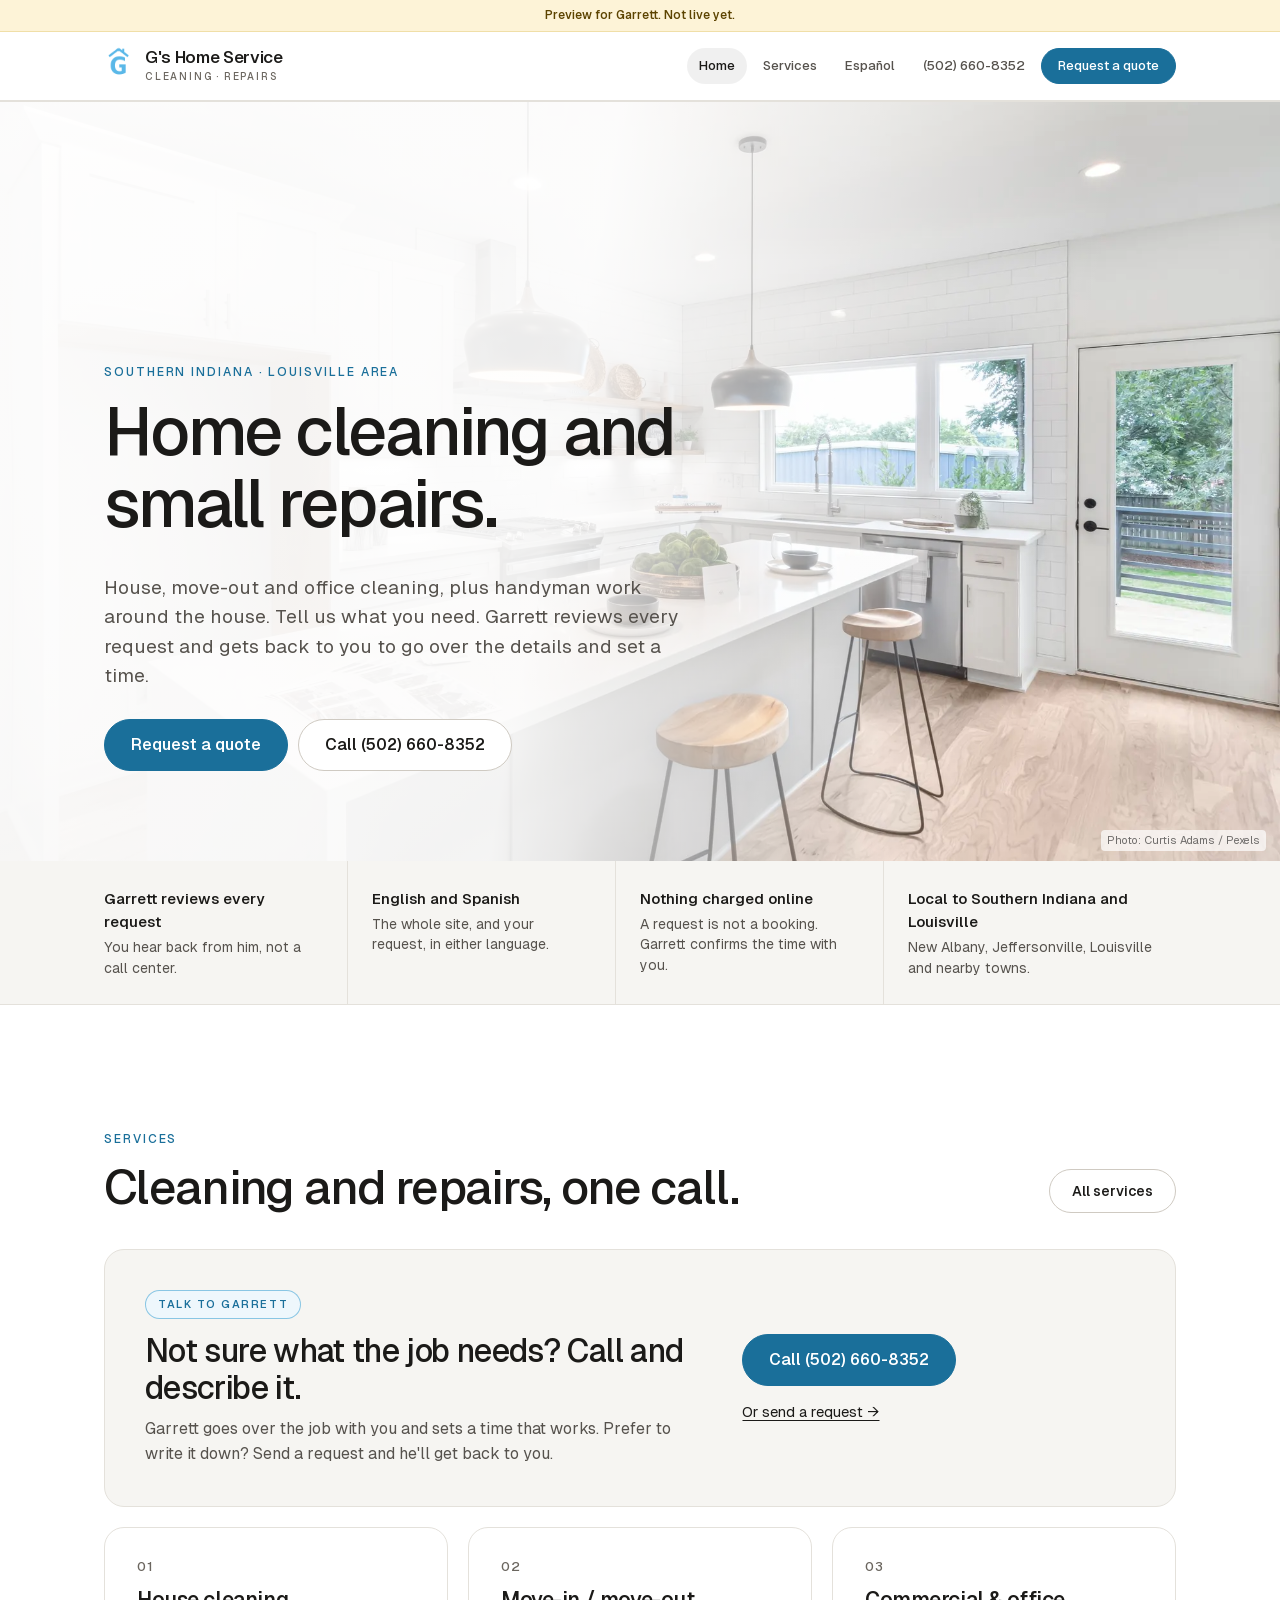
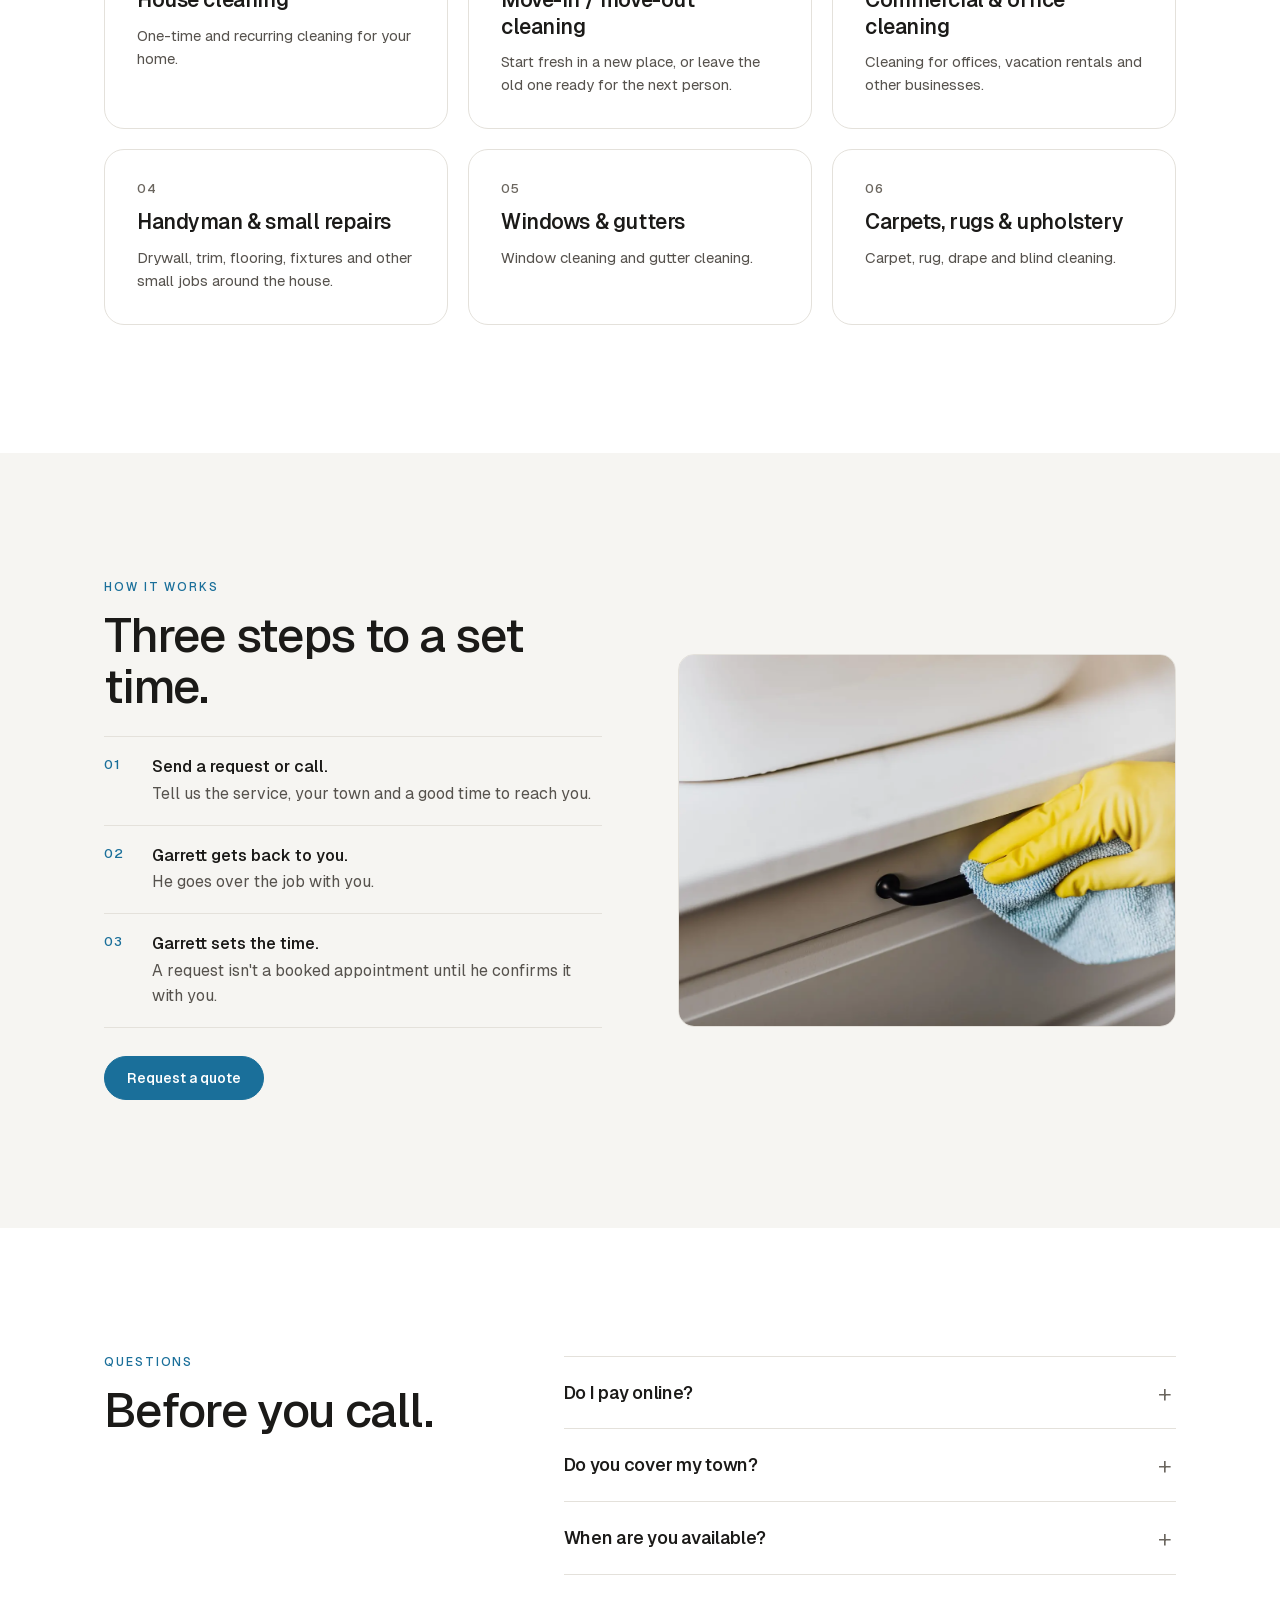
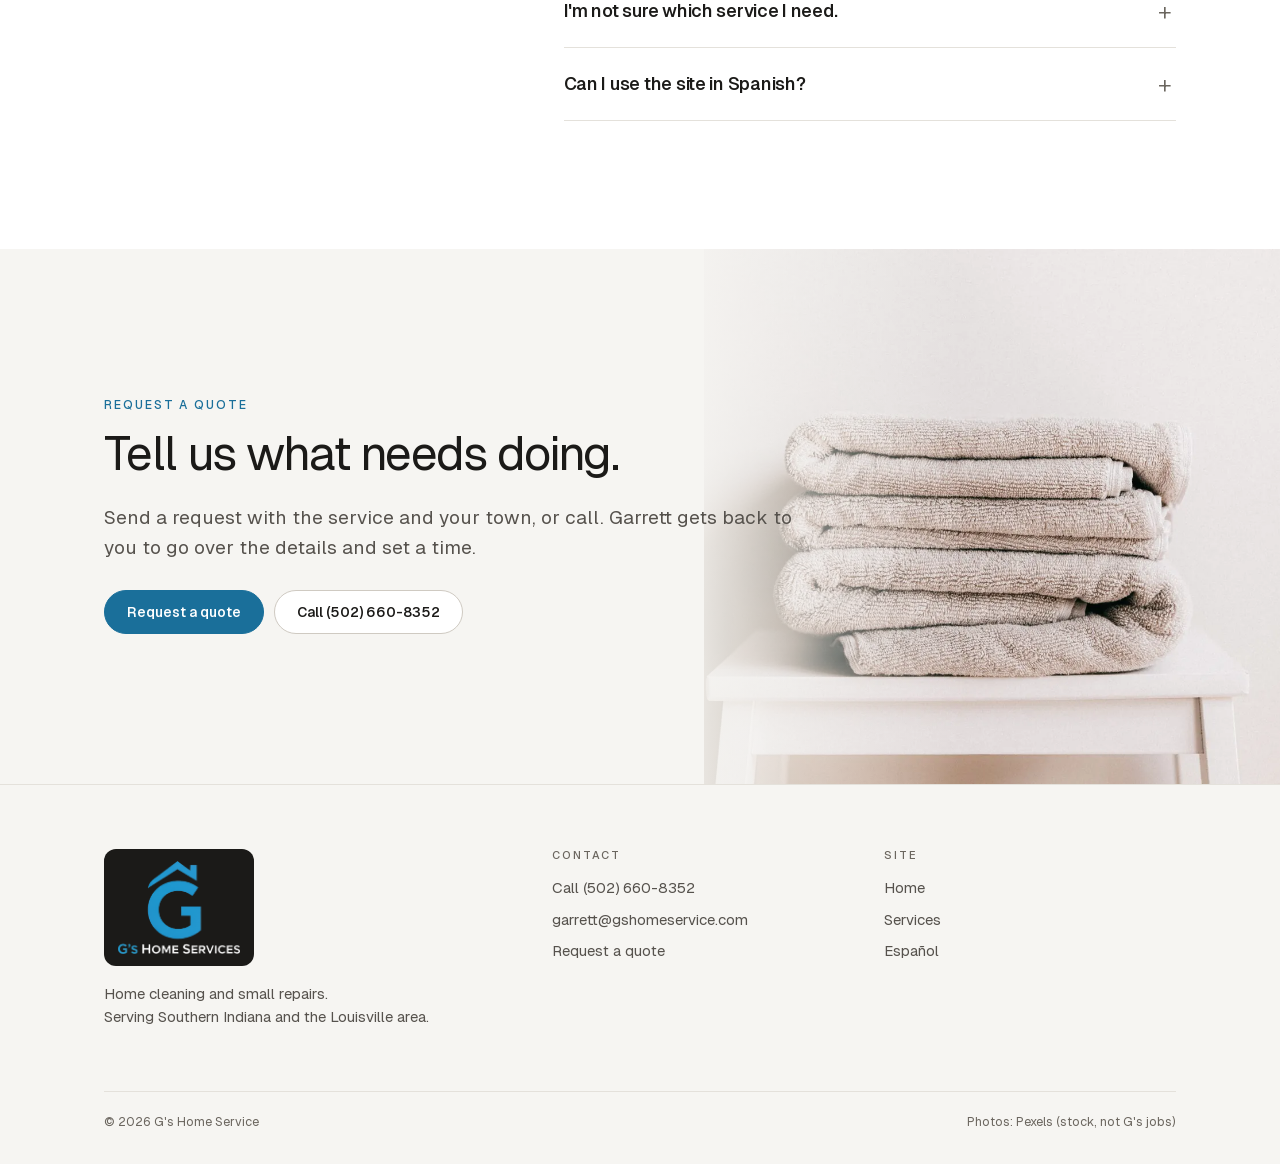
==== commit a7c0bc0d: "Service area: Southern Indiana and the Louisville area" ====
--- a/index.html
+++ b/index.html
@@ -6,9 +6,9 @@
 <meta name="robots" content="noindex, nofollow"> <!-- PREVIEW: delete this one line at launch -->
 <meta name="gs-build" content="v2.1">
 <title>Home cleaning and small repairs | G's Home Service</title>
-<meta name="description" content="G&#x27;s Home Service: home cleaning and small repairs in Southern Indiana, including New Albany and Jeffersonville.">
+<meta name="description" content="G&#x27;s Home Service: home cleaning and small repairs in Southern Indiana and the Louisville area.">
 <meta property="og:title" content="G's Home Service">
-<meta property="og:description" content="G&#x27;s Home Service: home cleaning and small repairs in Southern Indiana, including New Albany and Jeffersonville.">
+<meta property="og:description" content="G&#x27;s Home Service: home cleaning and small repairs in Southern Indiana and the Louisville area.">
 <meta property="og:type" content="website">
 <meta property="og:image" content="assets/photos/hero-kitchen.jpg">
 <link rel="alternate" hreflang="es" href="es/index.html">
@@ -29,7 +29,7 @@
 <main id="main">
 <section class="hero"><picture><source type="image/webp" srcset="assets/photos/hero-kitchen.webp"><img src="assets/photos/hero-kitchen.jpg" alt="A clean, bright kitchen" loading="eager" decoding="async"></picture>
 <div class="wrap">
-<span class="eyebrow">New Albany · Jeffersonville · Southern Indiana</span>
+<span class="eyebrow">Southern Indiana · Louisville area</span>
 <h1>Home cleaning and small repairs.</h1>
 <p class="lede">House, move-out and office cleaning, plus handyman work around the house. Tell us what you need. Garrett reviews every request and gets back to you to go over the details and set a time.</p>
 <div class="actions"><a class="btn big" href="request.html">Request a quote</a><a class="btn big line-light" href="tel:+15026608352">Call (502) 660-8352</a></div>
@@ -40,7 +40,7 @@
 <li><b>Garrett reviews every request</b><span>You hear back from him, not a call center.</span></li>
 <li><b>English and Spanish</b><span>The whole site, and your request, in either language.</span></li>
 <li><b>Nothing charged online</b><span>A request is not a booking. Garrett confirms the time with you.</span></li>
-<li><b>Local to Southern Indiana</b><span>New Albany, Jeffersonville and nearby towns.</span></li>
+<li><b>Local to Southern Indiana and Louisville</b><span>New Albany, Jeffersonville, Louisville and nearby towns.</span></li>
 </ul></div></section>
 <section id="services"><div class="wrap">
 <div class="sec-head"><div><span class="eyebrow">Services</span><h2>Cleaning and repairs, one call.</h2></div>
@@ -65,7 +65,7 @@
 </div></section>
 <section><div class="wrap faq-grid">
 <div><span class="eyebrow">Questions</span><h2>Before you call.</h2></div>
-<div class="faq"><details><summary>Do I pay online?</summary><p>No. Nothing is charged on this website. A request just lets Garrett know what you need.</p></details><details><summary>Do you cover my town?</summary><p>We serve Southern Indiana, including New Albany and Jeffersonville. Not sure if you're in the area? Call or send a request with your town and we'll let you know.</p></details><details><summary>When are you available?</summary><p>Call or send a request for availability.</p></details><details><summary>I'm not sure which service I need.</summary><p>Choose "Something else" on the request form and describe the job. Garrett will help you figure it out.</p></details><details><summary>Can I use the site in Spanish?</summary><p>Yes. Tap Español in the menu on any page.</p></details></div>
+<div class="faq"><details><summary>Do I pay online?</summary><p>No. Nothing is charged on this website. A request just lets Garrett know what you need.</p></details><details><summary>Do you cover my town?</summary><p>We serve Southern Indiana and the Louisville area. Not sure if you're in the area? Call or send a request with your town and we'll let you know.</p></details><details><summary>When are you available?</summary><p>Call or send a request for availability.</p></details><details><summary>I'm not sure which service I need.</summary><p>Choose "Something else" on the request form and describe the job. Garrett will help you figure it out.</p></details><details><summary>Can I use the site in Spanish?</summary><p>Yes. Tap Español in the menu on any page.</p></details></div>
 </div></section>
 <section class="band"><picture><source type="image/webp" srcset="assets/photos/detail-towels.webp"><img src="assets/photos/detail-towels.jpg" alt="Folded towels on a stool" loading="eager" decoding="async"></picture>
 <div class="wrap"><span class="eyebrow" style="color:rgba(252,252,252,.6)">Request a quote</span>
@@ -76,7 +76,7 @@
 </main>
 <footer><div class="wrap">
 <div class="grid">
-<div><img class="flogo" src="assets/gs-logo.png" alt="G's Home Service" width="150" height="114"><p>Home cleaning and small repairs.<br>Serving Southern Indiana, including New Albany and Jeffersonville.</p></div>
+<div><img class="flogo" src="assets/gs-logo.png" alt="G's Home Service" width="150" height="114"><p>Home cleaning and small repairs.<br>Serving Southern Indiana and the Louisville area.</p></div>
 <div><h2 class="fh">Contact</h2><ul><li><a href="tel:+15026608352">Call (502) 660-8352</a></li><li><a href="mailto:garrett@gshomeservice.com">garrett@gshomeservice.com</a></li><li><a href="request.html">Request a quote</a></li></ul></div>
 <div><h2 class="fh">Site</h2><ul><li><a href="index.html">Home</a></li><li><a href="services.html">Services</a></li><li><a href="es/index.html">Español</a></li></ul></div>
 </div>
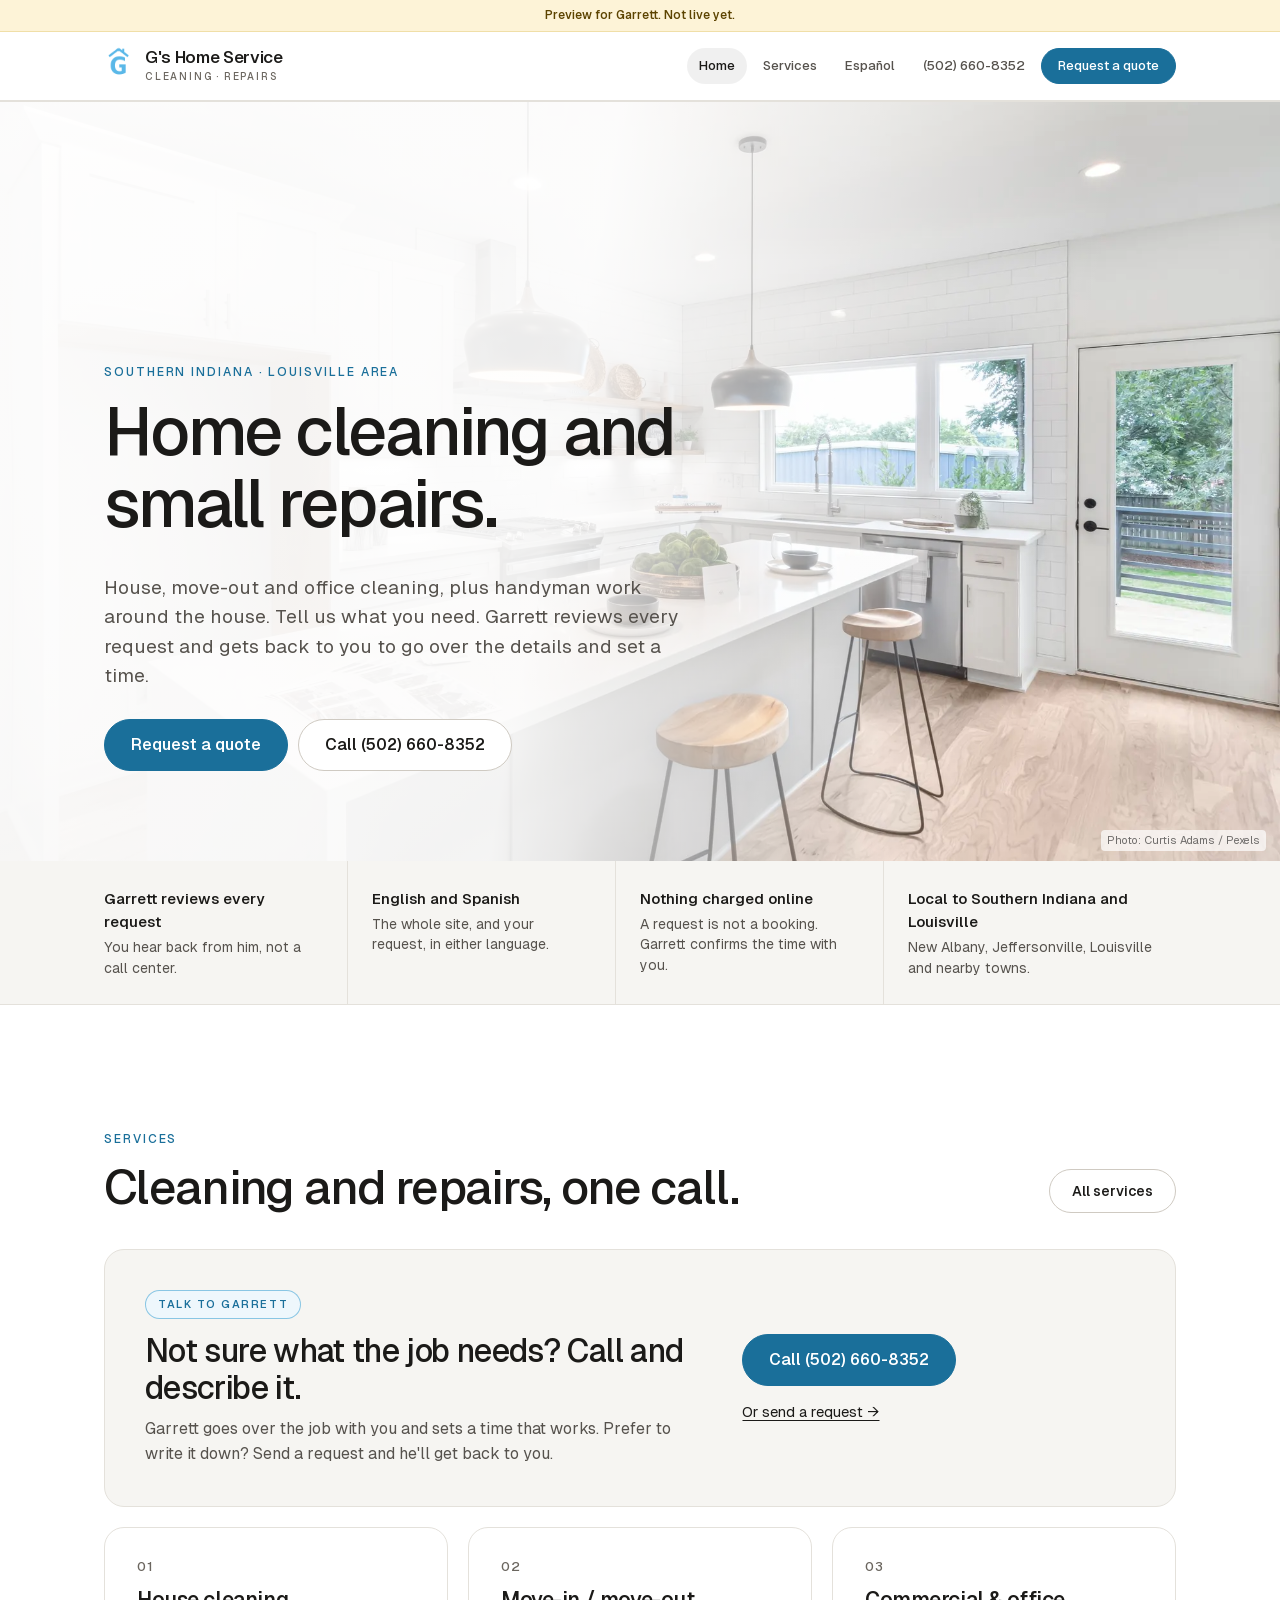
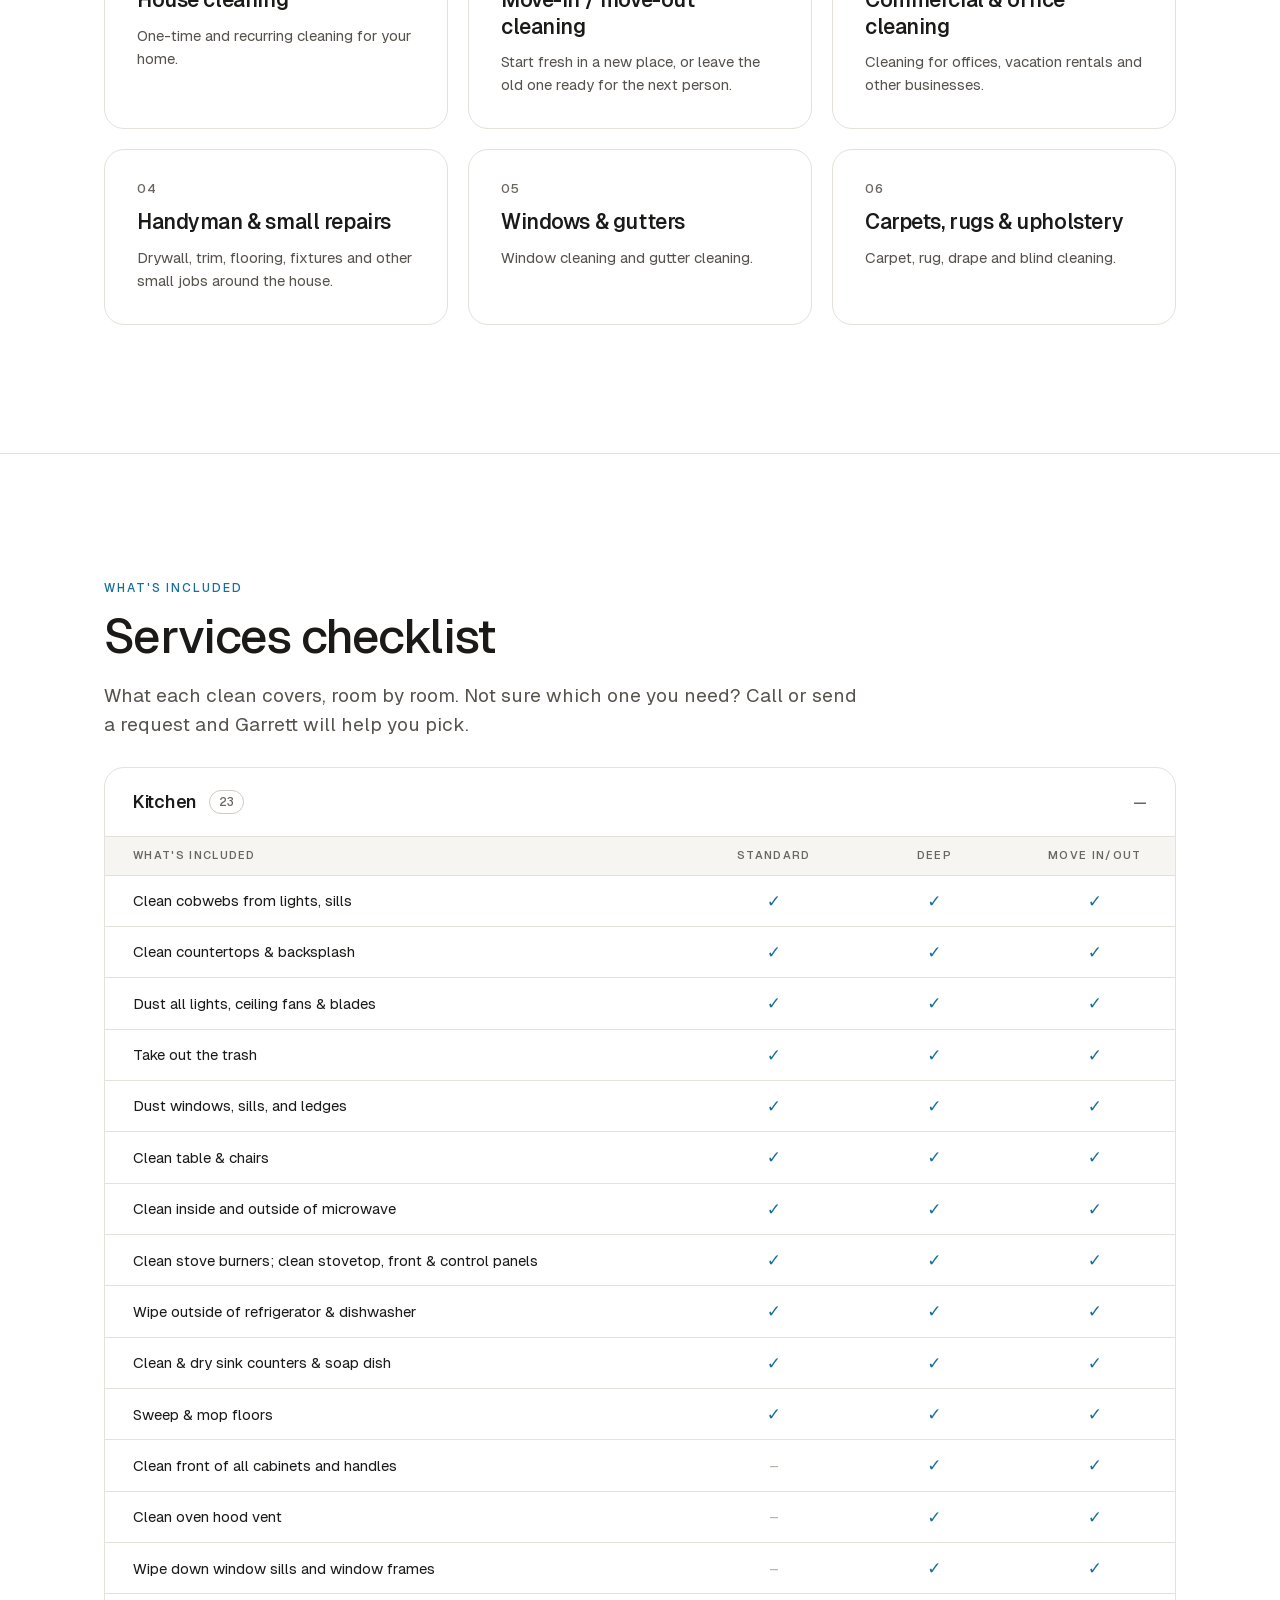
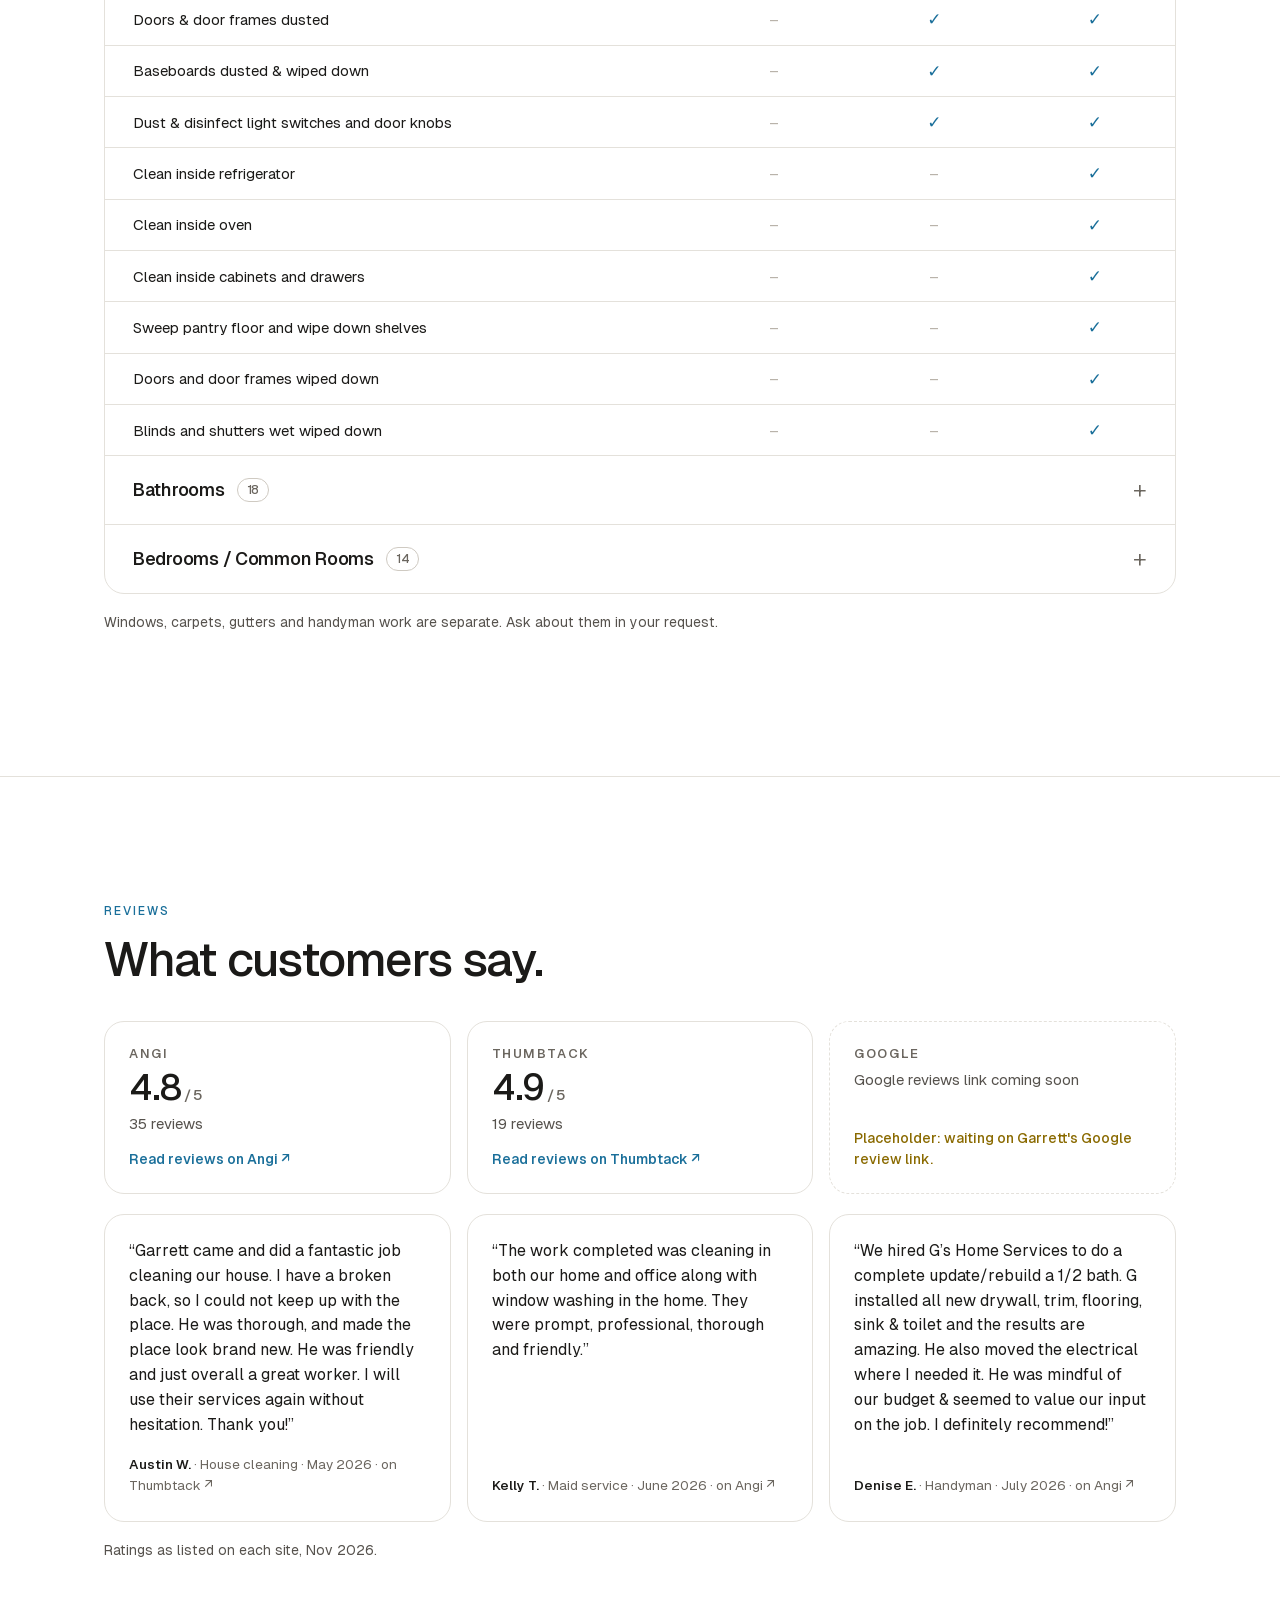
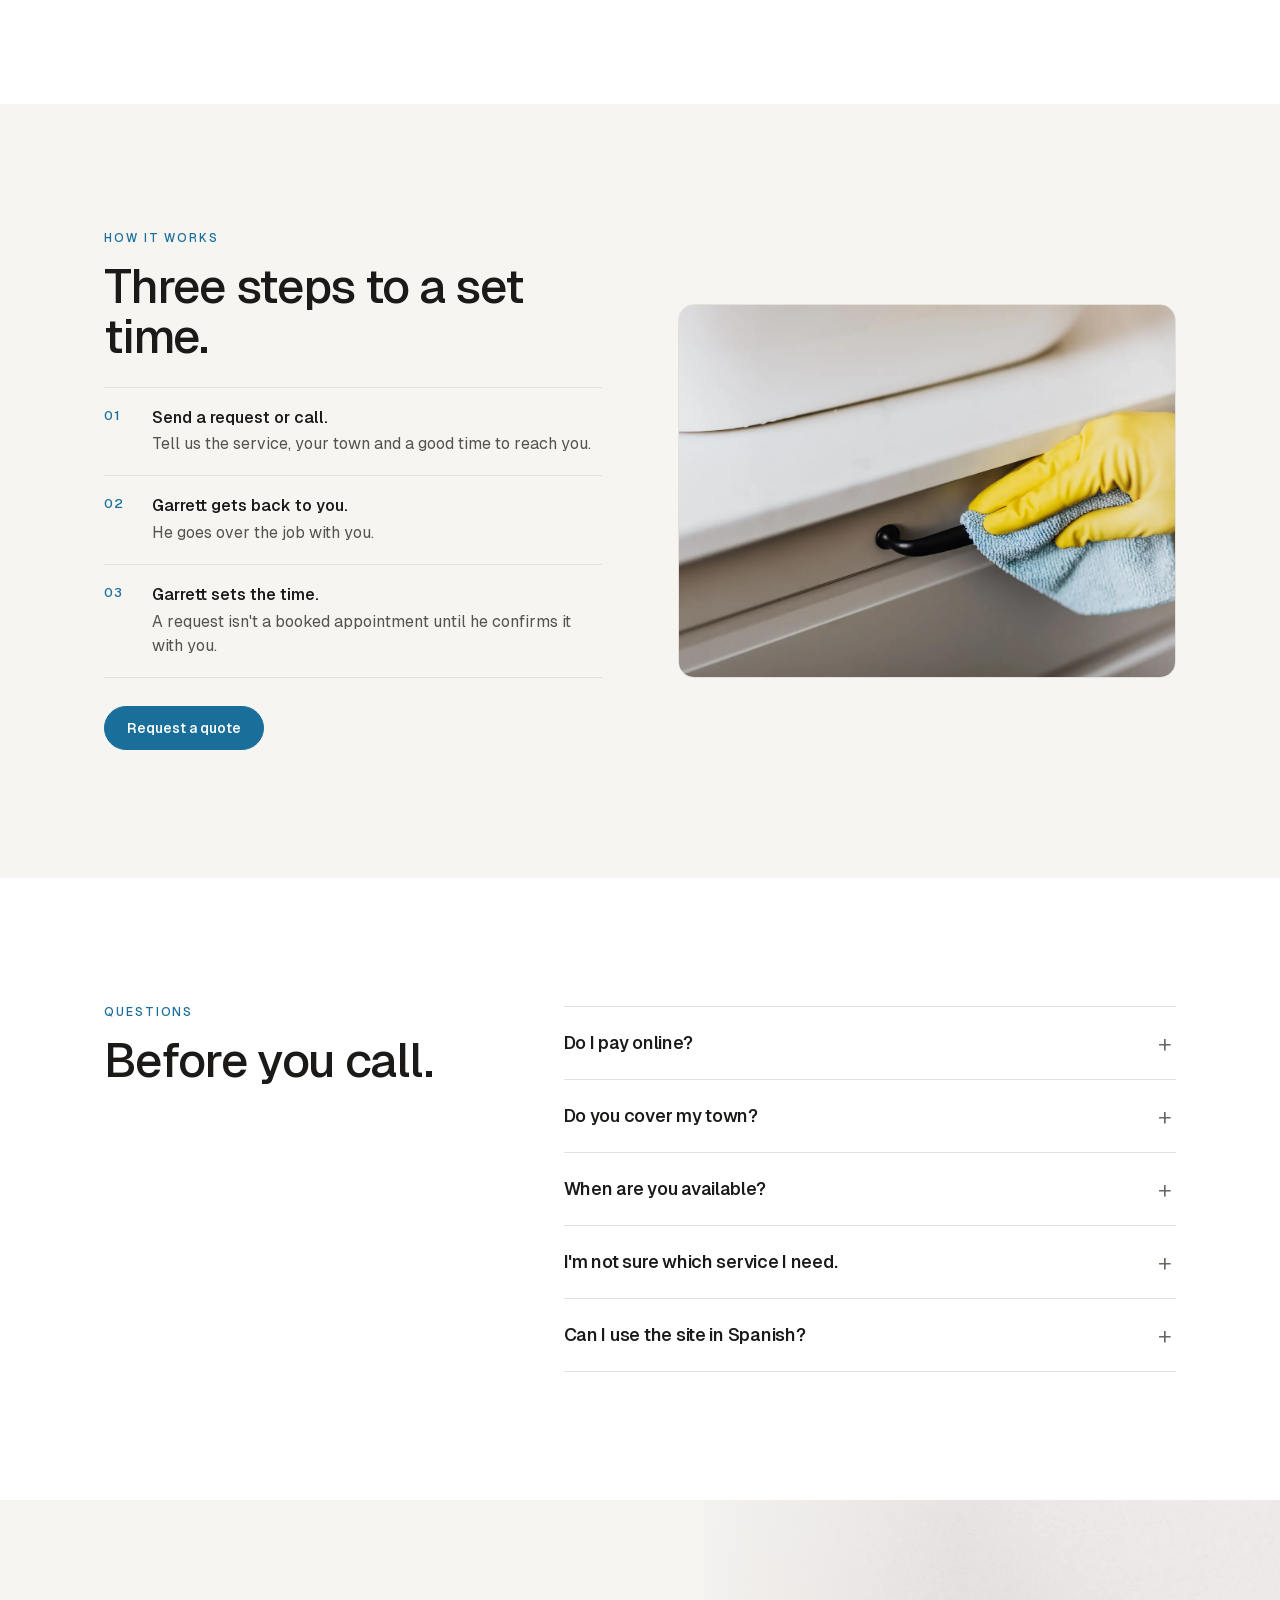
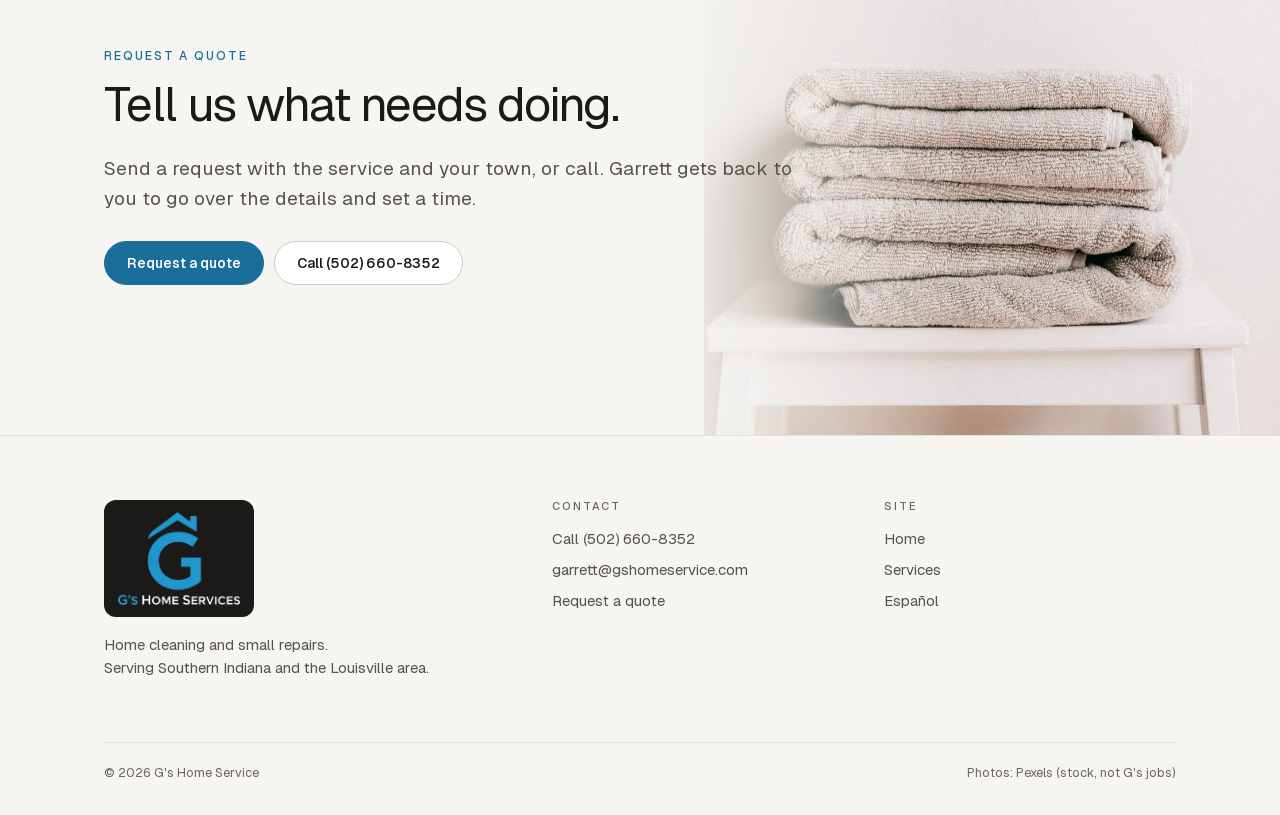
==== commit 3470277e: "Add services checklist + reviews section (EN + ES) CHECKLIST (home + services, EN + ES) Source: Garr" ====
--- a/index.html
+++ b/index.html
@@ -53,6 +53,94 @@
 </div>
 <ul class="offer-grid"><li class="offer"><span class="num">01</span><h3>House cleaning</h3><p>One-time and recurring cleaning for your home.</p></li><li class="offer"><span class="num">02</span><h3>Move-in / move-out cleaning</h3><p>Start fresh in a new place, or leave the old one ready for the next person.</p></li><li class="offer"><span class="num">03</span><h3>Commercial & office cleaning</h3><p>Cleaning for offices, vacation rentals and other businesses.</p></li><li class="offer"><span class="num">04</span><h3>Handyman & small repairs</h3><p>Drywall, trim, flooring, fixtures and other small jobs around the house.</p></li><li class="offer"><span class="num">05</span><h3>Windows & gutters</h3><p>Window cleaning and gutter cleaning.</p></li><li class="offer"><span class="num">06</span><h3>Carpets, rugs & upholstery</h3><p>Carpet, rug, drape and blind cleaning.</p></li></ul>
 </div></section>
+<!-- checklist:start (from gshomeservice.com, see checklist/build_checklist.py) -->
+<section class="checklist" id="checklist"><div class="wrap">
+<div class="sec-head"><div><span class="eyebrow">What's included</span><h2>Services checklist</h2></div></div>
+<p class="lede ck-lede">What each clean covers, room by room. Not sure which one you need? Call or send a request and Garrett will help you pick.</p>
+<div class="ck">
+<details open><summary>Kitchen<span class="ck-n">23</span></summary>
+<table><caption class="sr">Kitchen</caption><thead><tr><th scope="col">What's included</th><th scope="col">Standard</th><th scope="col">Deep</th><th scope="col">Move In/Out</th></tr></thead><tbody>
+<tr><th scope="row">Clean cobwebs from lights, sills</th><td class="y"><span class="sr">Included</span></td><td class="y"><span class="sr">Included</span></td><td class="y"><span class="sr">Included</span></td></tr>
+<tr><th scope="row">Clean countertops &amp; backsplash</th><td class="y"><span class="sr">Included</span></td><td class="y"><span class="sr">Included</span></td><td class="y"><span class="sr">Included</span></td></tr>
+<tr><th scope="row">Dust all lights, ceiling fans &amp; blades</th><td class="y"><span class="sr">Included</span></td><td class="y"><span class="sr">Included</span></td><td class="y"><span class="sr">Included</span></td></tr>
+<tr><th scope="row">Take out the trash</th><td class="y"><span class="sr">Included</span></td><td class="y"><span class="sr">Included</span></td><td class="y"><span class="sr">Included</span></td></tr>
+<tr><th scope="row">Dust windows, sills, and ledges</th><td class="y"><span class="sr">Included</span></td><td class="y"><span class="sr">Included</span></td><td class="y"><span class="sr">Included</span></td></tr>
+<tr><th scope="row">Clean table &amp; chairs</th><td class="y"><span class="sr">Included</span></td><td class="y"><span class="sr">Included</span></td><td class="y"><span class="sr">Included</span></td></tr>
+<tr><th scope="row">Clean inside and outside of microwave</th><td class="y"><span class="sr">Included</span></td><td class="y"><span class="sr">Included</span></td><td class="y"><span class="sr">Included</span></td></tr>
+<tr><th scope="row">Clean stove burners; clean stovetop, front &amp; control panels</th><td class="y"><span class="sr">Included</span></td><td class="y"><span class="sr">Included</span></td><td class="y"><span class="sr">Included</span></td></tr>
+<tr><th scope="row">Wipe outside of refrigerator &amp; dishwasher</th><td class="y"><span class="sr">Included</span></td><td class="y"><span class="sr">Included</span></td><td class="y"><span class="sr">Included</span></td></tr>
+<tr><th scope="row">Clean &amp; dry sink counters &amp; soap dish</th><td class="y"><span class="sr">Included</span></td><td class="y"><span class="sr">Included</span></td><td class="y"><span class="sr">Included</span></td></tr>
+<tr><th scope="row">Sweep &amp; mop floors</th><td class="y"><span class="sr">Included</span></td><td class="y"><span class="sr">Included</span></td><td class="y"><span class="sr">Included</span></td></tr>
+<tr><th scope="row">Clean front of all cabinets and handles</th><td class="n"><span class="sr">Not included</span></td><td class="y"><span class="sr">Included</span></td><td class="y"><span class="sr">Included</span></td></tr>
+<tr><th scope="row">Clean oven hood vent</th><td class="n"><span class="sr">Not included</span></td><td class="y"><span class="sr">Included</span></td><td class="y"><span class="sr">Included</span></td></tr>
+<tr><th scope="row">Wipe down window sills and window frames</th><td class="n"><span class="sr">Not included</span></td><td class="y"><span class="sr">Included</span></td><td class="y"><span class="sr">Included</span></td></tr>
+<tr><th scope="row">Doors &amp; door frames dusted</th><td class="n"><span class="sr">Not included</span></td><td class="y"><span class="sr">Included</span></td><td class="y"><span class="sr">Included</span></td></tr>
+<tr><th scope="row">Baseboards dusted &amp; wiped down</th><td class="n"><span class="sr">Not included</span></td><td class="y"><span class="sr">Included</span></td><td class="y"><span class="sr">Included</span></td></tr>
+<tr><th scope="row">Dust &amp; disinfect light switches and door knobs</th><td class="n"><span class="sr">Not included</span></td><td class="y"><span class="sr">Included</span></td><td class="y"><span class="sr">Included</span></td></tr>
+<tr><th scope="row">Clean inside refrigerator</th><td class="n"><span class="sr">Not included</span></td><td class="n"><span class="sr">Not included</span></td><td class="y"><span class="sr">Included</span></td></tr>
+<tr><th scope="row">Clean inside oven</th><td class="n"><span class="sr">Not included</span></td><td class="n"><span class="sr">Not included</span></td><td class="y"><span class="sr">Included</span></td></tr>
+<tr><th scope="row">Clean inside cabinets and drawers</th><td class="n"><span class="sr">Not included</span></td><td class="n"><span class="sr">Not included</span></td><td class="y"><span class="sr">Included</span></td></tr>
+<tr><th scope="row">Sweep pantry floor and wipe down shelves</th><td class="n"><span class="sr">Not included</span></td><td class="n"><span class="sr">Not included</span></td><td class="y"><span class="sr">Included</span></td></tr>
+<tr><th scope="row">Doors and door frames wiped down</th><td class="n"><span class="sr">Not included</span></td><td class="n"><span class="sr">Not included</span></td><td class="y"><span class="sr">Included</span></td></tr>
+<tr><th scope="row">Blinds and shutters wet wiped down</th><td class="n"><span class="sr">Not included</span></td><td class="n"><span class="sr">Not included</span></td><td class="y"><span class="sr">Included</span></td></tr>
+</tbody></table></details>
+<details><summary>Bathrooms<span class="ck-n">18</span></summary>
+<table><caption class="sr">Bathrooms</caption><thead><tr><th scope="col">What's included</th><th scope="col">Standard</th><th scope="col">Deep</th><th scope="col">Move In/Out</th></tr></thead><tbody>
+<tr><th scope="row">Clean all cobwebs &amp; dust shelves</th><td class="y"><span class="sr">Included</span></td><td class="y"><span class="sr">Included</span></td><td class="y"><span class="sr">Included</span></td></tr>
+<tr><th scope="row">Clean, buff all mirrors &amp; glass</th><td class="y"><span class="sr">Included</span></td><td class="y"><span class="sr">Included</span></td><td class="y"><span class="sr">Included</span></td></tr>
+<tr><th scope="row">Clean countertops &amp; backsplash</th><td class="y"><span class="sr">Included</span></td><td class="y"><span class="sr">Included</span></td><td class="y"><span class="sr">Included</span></td></tr>
+<tr><th scope="row">Dust all light fixtures</th><td class="y"><span class="sr">Included</span></td><td class="y"><span class="sr">Included</span></td><td class="y"><span class="sr">Included</span></td></tr>
+<tr><th scope="row">Clean &amp; dry shower door, track &amp; glass</th><td class="y"><span class="sr">Included</span></td><td class="y"><span class="sr">Included</span></td><td class="y"><span class="sr">Included</span></td></tr>
+<tr><th scope="row">Scrub tub &amp; shower walls</th><td class="y"><span class="sr">Included</span></td><td class="y"><span class="sr">Included</span></td><td class="y"><span class="sr">Included</span></td></tr>
+<tr><th scope="row">Clean &amp; dry sink(s)</th><td class="y"><span class="sr">Included</span></td><td class="y"><span class="sr">Included</span></td><td class="y"><span class="sr">Included</span></td></tr>
+<tr><th scope="row">Clean inside &amp; outside of toilet</th><td class="y"><span class="sr">Included</span></td><td class="y"><span class="sr">Included</span></td><td class="y"><span class="sr">Included</span></td></tr>
+<tr><th scope="row">Empty garbage</th><td class="y"><span class="sr">Included</span></td><td class="y"><span class="sr">Included</span></td><td class="y"><span class="sr">Included</span></td></tr>
+<tr><th scope="row">Sweep/vacuum &amp; mop floors</th><td class="y"><span class="sr">Included</span></td><td class="y"><span class="sr">Included</span></td><td class="y"><span class="sr">Included</span></td></tr>
+<tr><th scope="row">Dust &amp; wipe down all window sills, frames &amp; ledges</th><td class="y"><span class="sr">Included</span></td><td class="y"><span class="sr">Included</span></td><td class="y"><span class="sr">Included</span></td></tr>
+<tr><th scope="row">Cabinet fronts cleaned</th><td class="y"><span class="sr">Included</span></td><td class="y"><span class="sr">Included</span></td><td class="y"><span class="sr">Included</span></td></tr>
+<tr><th scope="row">Doors, frames dusted &amp; wiped down</th><td class="n"><span class="sr">Not included</span></td><td class="y"><span class="sr">Included</span></td><td class="y"><span class="sr">Included</span></td></tr>
+<tr><th scope="row">Tile grout scrubbed</th><td class="n"><span class="sr">Not included</span></td><td class="y"><span class="sr">Included</span></td><td class="y"><span class="sr">Included</span></td></tr>
+<tr><th scope="row">Dust &amp; wipe down baseboards</th><td class="n"><span class="sr">Not included</span></td><td class="y"><span class="sr">Included</span></td><td class="y"><span class="sr">Included</span></td></tr>
+<tr><th scope="row">Clean inside cabinets</th><td class="n"><span class="sr">Not included</span></td><td class="n"><span class="sr">Not included</span></td><td class="y"><span class="sr">Included</span></td></tr>
+<tr><th scope="row">Dust &amp; wipe blinds</th><td class="n"><span class="sr">Not included</span></td><td class="n"><span class="sr">Not included</span></td><td class="y"><span class="sr">Included</span></td></tr>
+<tr><th scope="row">Clean inside medicine cabinet</th><td class="n"><span class="sr">Not included</span></td><td class="n"><span class="sr">Not included</span></td><td class="y"><span class="sr">Included</span></td></tr>
+</tbody></table></details>
+<details><summary>Bedrooms / Common Rooms<span class="ck-n">14</span></summary>
+<table><caption class="sr">Bedrooms / Common Rooms</caption><thead><tr><th scope="col">What's included</th><th scope="col">Standard</th><th scope="col">Deep</th><th scope="col">Move In/Out</th></tr></thead><tbody>
+<tr><th scope="row">Clean cobwebs, dust shelves</th><td class="y"><span class="sr">Included</span></td><td class="y"><span class="sr">Included</span></td><td class="y"><span class="sr">Included</span></td></tr>
+<tr><th scope="row">Dust ceiling fan &amp; blades</th><td class="y"><span class="sr">Included</span></td><td class="y"><span class="sr">Included</span></td><td class="y"><span class="sr">Included</span></td></tr>
+<tr><th scope="row">Clean &amp; buff mirrors</th><td class="y"><span class="sr">Included</span></td><td class="y"><span class="sr">Included</span></td><td class="y"><span class="sr">Included</span></td></tr>
+<tr><th scope="row">Dust furniture, lamps, lamp shades &amp; hanging lights</th><td class="y"><span class="sr">Included</span></td><td class="y"><span class="sr">Included</span></td><td class="y"><span class="sr">Included</span></td></tr>
+<tr><th scope="row">Clean window sills, window frames &amp; chair rails</th><td class="y"><span class="sr">Included</span></td><td class="y"><span class="sr">Included</span></td><td class="y"><span class="sr">Included</span></td></tr>
+<tr><th scope="row">Vacuum / mop floor</th><td class="y"><span class="sr">Included</span></td><td class="y"><span class="sr">Included</span></td><td class="y"><span class="sr">Included</span></td></tr>
+<tr><th scope="row">Make beds &amp; change sheets (if clean sheets are made available)</th><td class="y"><span class="sr">Included</span></td><td class="y"><span class="sr">Included</span></td><td class="y"><span class="sr">Included</span></td></tr>
+<tr><th scope="row">Clean all light switches &amp; door knobs</th><td class="y"><span class="sr">Included</span></td><td class="y"><span class="sr">Included</span></td><td class="y"><span class="sr">Included</span></td></tr>
+<tr><th scope="row">Tidy area, fold blankets, arrange pillows, etc.</th><td class="y"><span class="sr">Included</span></td><td class="y"><span class="sr">Included</span></td><td class="y"><span class="sr">Included</span></td></tr>
+<tr><th scope="row">Empty garbage</th><td class="y"><span class="sr">Included</span></td><td class="y"><span class="sr">Included</span></td><td class="y"><span class="sr">Included</span></td></tr>
+<tr><th scope="row">Doors, frames dusted &amp; wiped down</th><td class="n"><span class="sr">Not included</span></td><td class="y"><span class="sr">Included</span></td><td class="y"><span class="sr">Included</span></td></tr>
+<tr><th scope="row">Dust &amp; wipe down baseboards</th><td class="n"><span class="sr">Not included</span></td><td class="y"><span class="sr">Included</span></td><td class="y"><span class="sr">Included</span></td></tr>
+<tr><th scope="row">Clean closet area</th><td class="n"><span class="sr">Not included</span></td><td class="n"><span class="sr">Not included</span></td><td class="y"><span class="sr">Included</span></td></tr>
+<tr><th scope="row">Dust &amp; wipe blinds</th><td class="n"><span class="sr">Not included</span></td><td class="n"><span class="sr">Not included</span></td><td class="y"><span class="sr">Included</span></td></tr>
+</tbody></table></details>
+</div>
+<p class="small ck-foot">Windows, carpets, gutters and handyman work are separate. Ask about them in your request.</p>
+</div></section>
+<!-- checklist:end -->
+<!-- reviews:start (verified public profiles; see checklist/build_checklist.py) -->
+<section class="reviews" id="reviews"><div class="wrap">
+<div class="sec-head"><div><span class="eyebrow">Reviews</span><h2>What customers say.</h2></div></div>
+<ul class="rv-plat">
+<li><a href="https://www.angi.com/companylist/us/in/jeffersonville/gs-home-services-reviews-1.htm" target="_blank" rel="noopener"><b>Angi</b><span class="rv-score">4.8<small> / 5</small></span><span class="rv-n">35 reviews</span><span class="rv-go">Read reviews on Angi ↗</span></a></li>
+<li><a href="https://www.thumbtack.com/ky/louisville/house-cleaning/gs-home-services/service/573845415730200603" target="_blank" rel="noopener"><b>Thumbtack</b><span class="rv-score">4.9<small> / 5</small></span><span class="rv-n">19 reviews</span><span class="rv-go">Read reviews on Thumbtack ↗</span></a></li>
+<li class="rv-ph"><div><b>Google</b><span class="rv-n">Google reviews link coming soon</span><span class="rv-go">Placeholder: waiting on Garrett's Google review link.</span></div></li>
+</ul><ul class="rv-quotes">
+<li><a href="https://www.thumbtack.com/ky/louisville/house-cleaning/gs-home-services/service/573845415730200603" target="_blank" rel="noopener"><blockquote>“Garrett came and did a fantastic job cleaning our house. I have a broken back, so I could not keep up with the place. He was thorough, and made the place look brand new. He was friendly and just overall a great worker. I will use their services again without hesitation. Thank you!”</blockquote><span class="rv-who"><b>Austin W.</b> · House cleaning · May 2026 · on Thumbtack ↗</span></a></li>
+<li><a href="https://www.angi.com/companylist/us/in/jeffersonville/gs-home-services-reviews-1.htm" target="_blank" rel="noopener"><blockquote>“The work completed was cleaning in both our home and office along with window washing in the home. They were prompt, professional, thorough and friendly.”</blockquote><span class="rv-who"><b>Kelly T.</b> · Maid service · June 2026 · on Angi ↗</span></a></li>
+<li><a href="https://www.angi.com/companylist/us/in/jeffersonville/gs-home-services-reviews-1.htm" target="_blank" rel="noopener"><blockquote>“We hired G’s Home Services to do a complete update/rebuild a 1/2 bath. G installed all new drywall, trim, flooring, sink &amp; toilet and the results are amazing. He also moved the electrical where I needed it. He was mindful of our budget &amp; seemed to value our input on the job. I definitely recommend!”</blockquote><span class="rv-who"><b>Denise E.</b> · Handyman · July 2026 · on Angi ↗</span></a></li>
+</ul>
+<p class="small">Ratings as listed on each site, Nov 2026.</p>
+</div></section>
+<!-- reviews:end -->
 <section class="alt"><div class="wrap grid2">
 <div><span class="eyebrow">How it works</span><h2>Three steps to a set time.</h2>
 <ol class="steps">
--- a/styles.css
+++ b/styles.css
@@ -227,3 +227,42 @@
 .callbar{background:#fff;border-top:1px solid var(--line)}
 :focus-visible{outline:2px solid var(--blue-ink)}
 .skip:focus{background:var(--ink);color:#fff}
+/* services checklist (from Garrett's current site) */
+.sr{position:absolute;width:1px;height:1px;overflow:hidden;clip:rect(0 0 0 0);white-space:nowrap}
+.checklist{border-top:1px solid var(--line)}
+.ck-lede{color:var(--ink2);max-width:40em;margin:-18px 0 28px}
+.ck{border:1px solid var(--line);border-radius:20px;overflow:hidden;background:#fff}
+.ck details+details{border-top:1px solid var(--line)}
+.ck summary{cursor:pointer;list-style:none;display:flex;align-items:center;gap:12px;padding:20px clamp(18px,3vw,28px);font-size:18px;font-weight:550;letter-spacing:-.015em;position:relative}
+.ck summary::-webkit-details-marker{display:none}
+.ck summary:after{content:"+";margin-left:auto;font-size:24px;font-weight:300;color:var(--ink3);line-height:1}
+.ck details[open] summary:after{content:"–"}
+.ck summary:hover{background:var(--bg2)}
+.ck-n{font:500 12px/1 var(--font);color:var(--ink3);border:1px solid var(--line2);border-radius:var(--pill);padding:5px 9px}
+.ck table{width:100%;border-collapse:collapse;font-size:15px}
+.ck thead th{font:550 11px/1.2 var(--font);letter-spacing:.12em;text-transform:uppercase;color:var(--ink3);background:var(--bg2);padding:12px 8px;text-align:center;border-top:1px solid var(--line)}
+.ck thead th:first-child{text-align:left;padding-left:clamp(18px,3vw,28px)}
+.ck tbody th{font-weight:400;text-align:left;padding:12px 8px 12px clamp(18px,3vw,28px);color:var(--ink)}
+.ck tbody tr{border-top:1px solid var(--line)}
+.ck td{width:15%;text-align:center;padding:12px 8px}
+.ck td.y:before{content:"✓";color:var(--blue-ink);font-weight:700;font-size:17px}
+.ck td.n:before{content:"–";color:#b9b3aa}
+.ck-foot{margin-top:18px}
+@media(max-width:620px){.ck table{font-size:14px;table-layout:fixed}.ck thead th:not(:first-child),.ck td{width:58px;padding:10px 2px}.ck thead th{font-size:9px;letter-spacing:.02em;padding:10px 2px;hyphens:auto}.ck tbody th,.ck thead th:first-child{padding-left:14px}.ck summary{padding:18px 14px}}
+/* reviews (linked to real public profiles) */
+.rv-plat,.rv-quotes{list-style:none;margin:0;padding:0;display:grid;grid-template-columns:repeat(3,1fr);gap:16px}
+.rv-plat{margin-bottom:20px}
+.rv-plat a,.rv-plat .rv-ph>div{display:flex;flex-direction:column;gap:4px;height:100%;box-sizing:border-box;border:1px solid var(--line);border-radius:20px;padding:22px 24px;background:#fff;text-decoration:none;color:var(--ink)}
+.rv-plat a:hover,.rv-quotes a:hover{border-color:var(--ink3)}
+.rv-plat b{font-size:13px;letter-spacing:.12em;text-transform:uppercase;color:var(--ink3);font-weight:550}
+.rv-score{font-size:36px;font-weight:500;letter-spacing:-.03em;line-height:1.1}.rv-score small{font-size:15px;color:var(--ink3)}
+.rv-n{color:var(--ink2);font-size:15px}
+.rv-go{margin-top:auto;padding-top:10px;font-size:14px;font-weight:550;color:var(--blue-ink)}
+.rv-ph>div{border-style:dashed!important;background:transparent!important}
+.rv-ph .rv-go{color:#8a6a00;font-weight:500}
+.rv-quotes a{display:flex;flex-direction:column;height:100%;box-sizing:border-box;border:1px solid var(--line);border-radius:20px;padding:24px;background:#fff;text-decoration:none;color:var(--ink)}
+.rv-quotes blockquote{margin:0 0 18px;font-size:16px;line-height:1.55}
+.rv-who{margin-top:auto;font-size:13.5px;color:var(--ink3)}.rv-who b{color:var(--ink);font-weight:550}
+.reviews .small{margin-top:18px}
+@media(max-width:860px){.rv-plat,.rv-quotes{grid-template-columns:1fr}}
+.reviews{border-top:1px solid var(--line)}
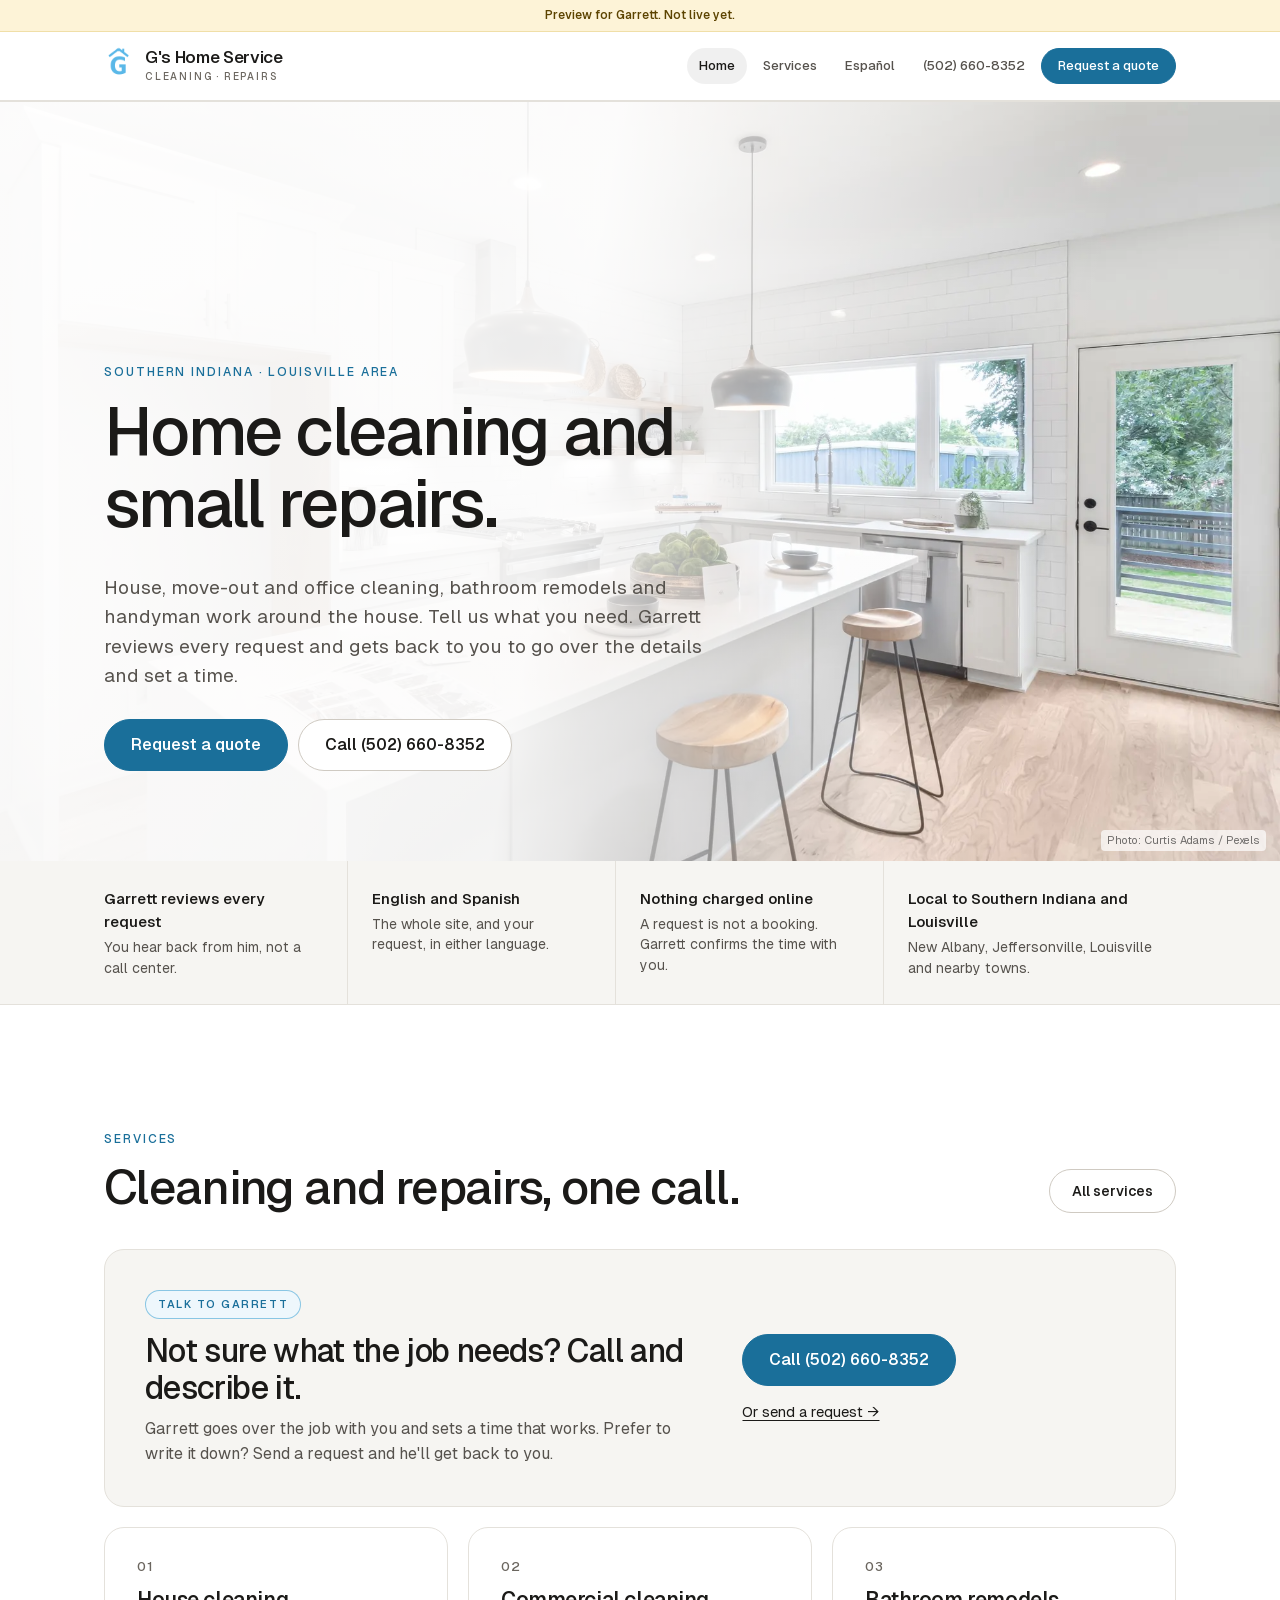
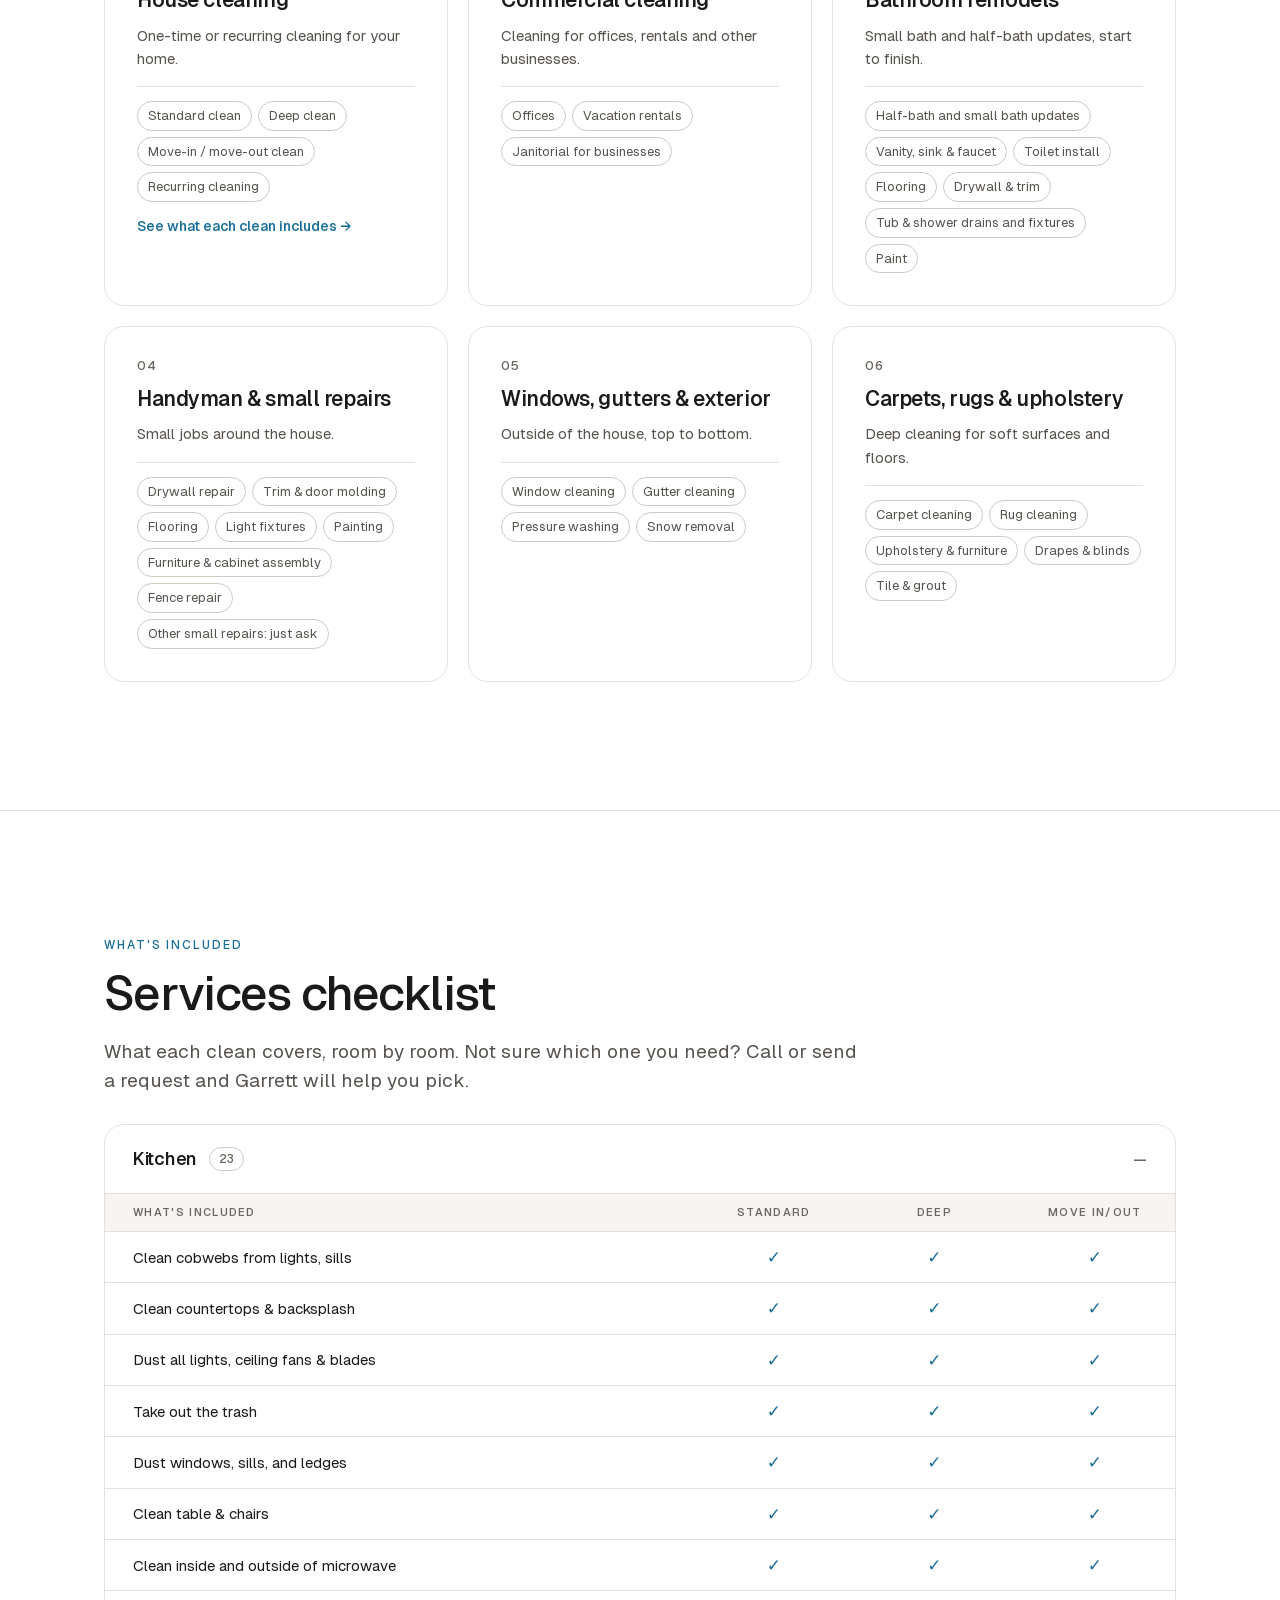
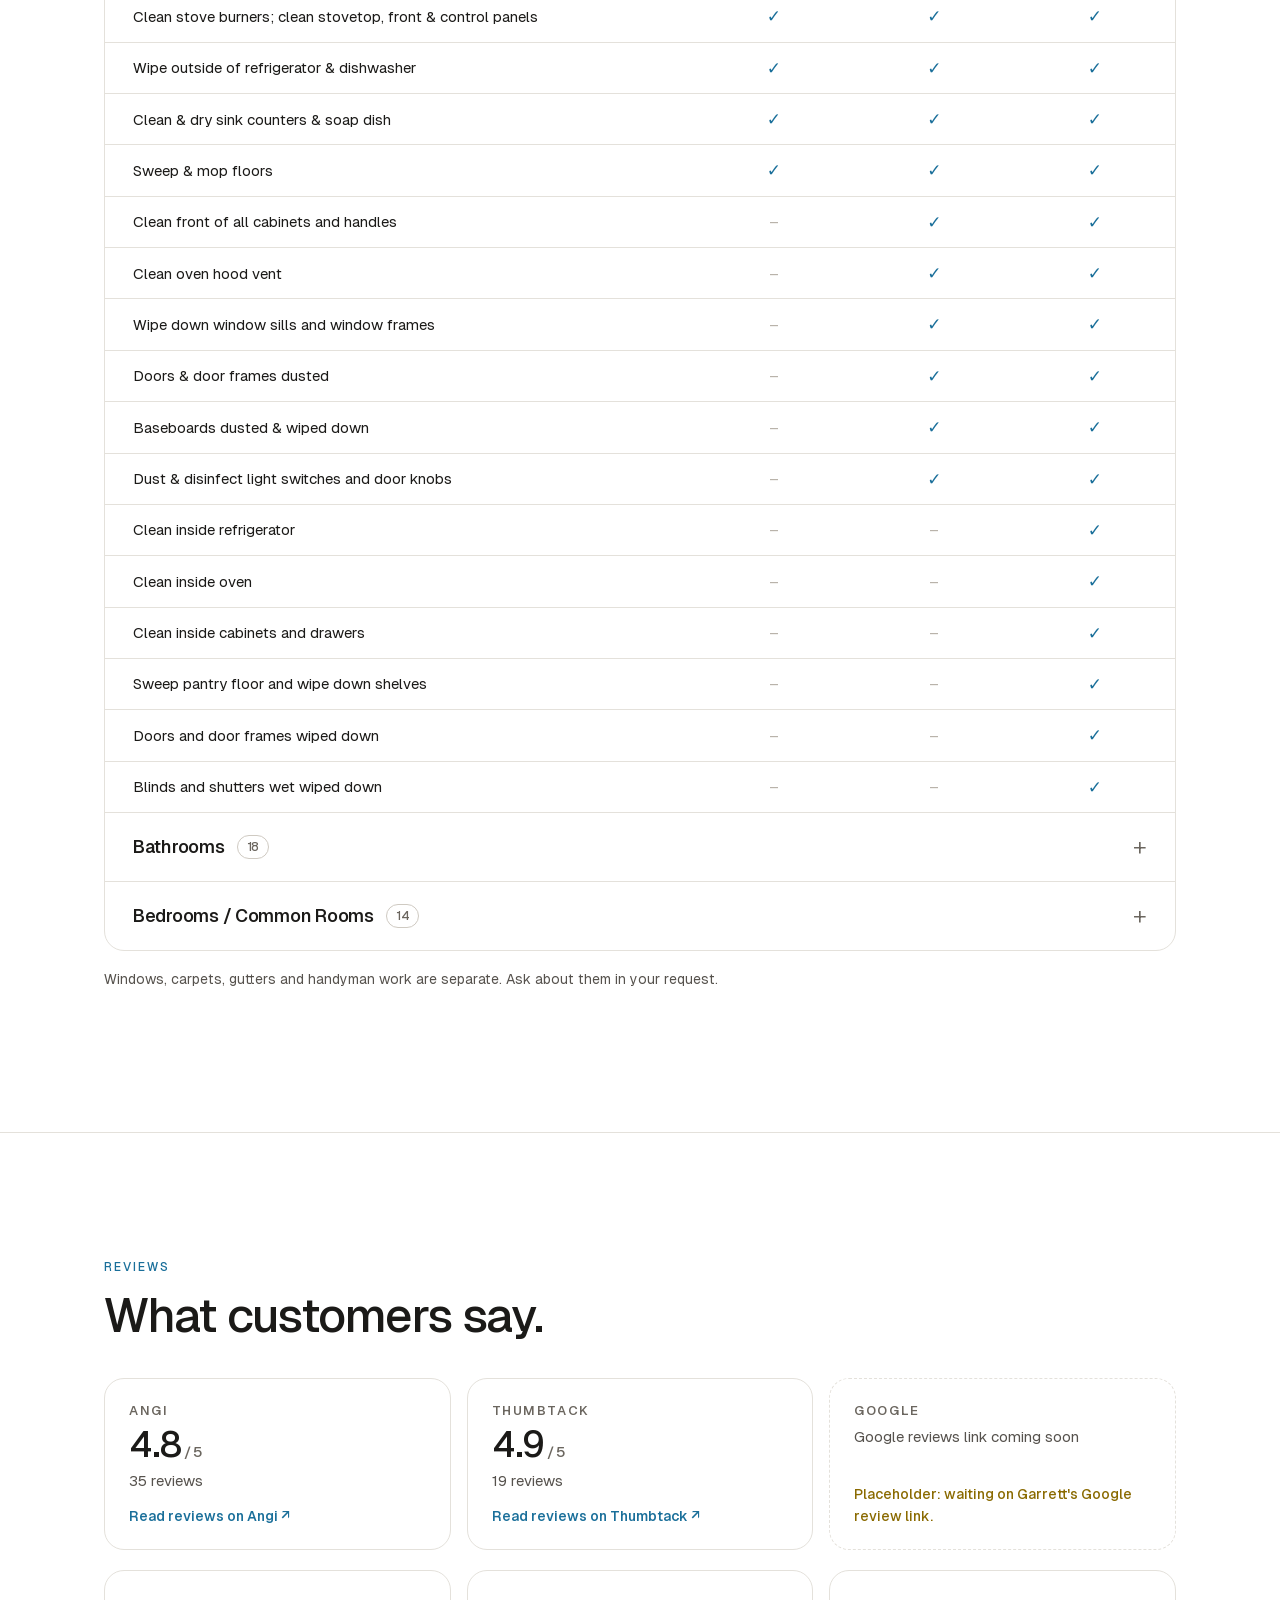
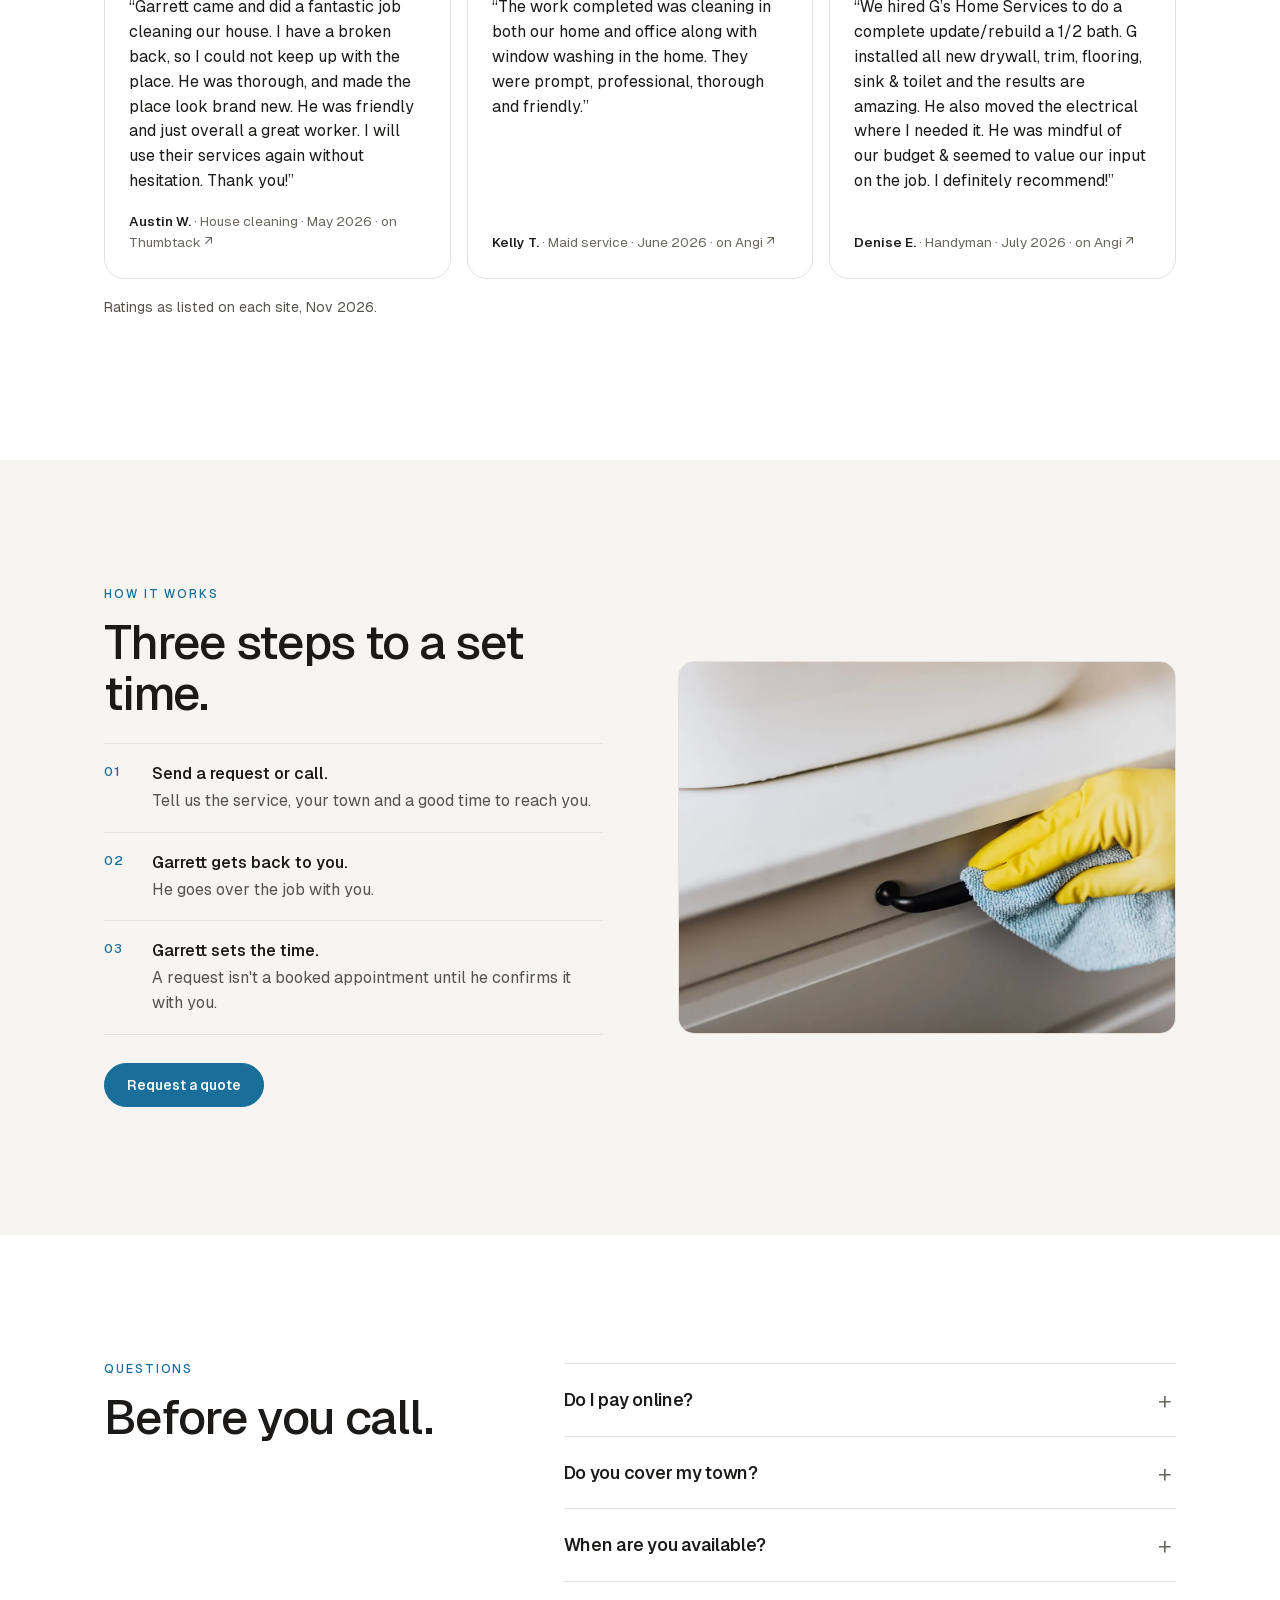
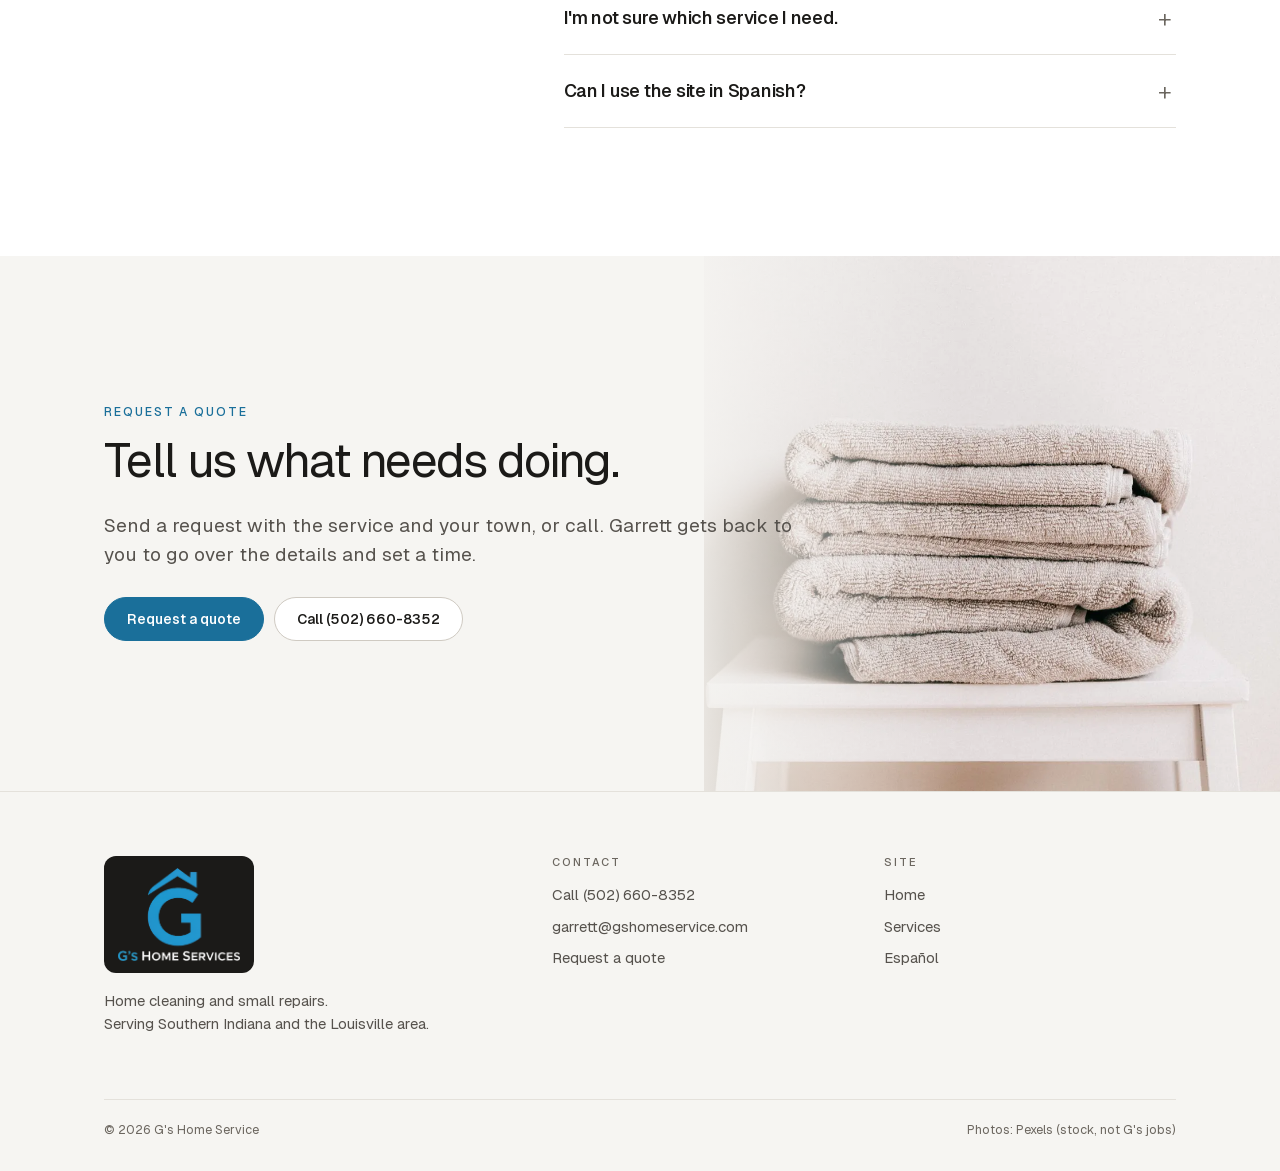
==== commit 3ed803ee: "Services as main category -> sub-categories for every service; add Bathroom remodels Home + services" ====
--- a/index.html
+++ b/index.html
@@ -31,7 +31,7 @@
 <div class="wrap">
 <span class="eyebrow">Southern Indiana · Louisville area</span>
 <h1>Home cleaning and small repairs.</h1>
-<p class="lede">House, move-out and office cleaning, plus handyman work around the house. Tell us what you need. Garrett reviews every request and gets back to you to go over the details and set a time.</p>
+<p class="lede">House, move-out and office cleaning, bathroom remodels and handyman work around the house. Tell us what you need. Garrett reviews every request and gets back to you to go over the details and set a time.</p>
 <div class="actions"><a class="btn big" href="request.html">Request a quote</a><a class="btn big line-light" href="tel:+15026608352">Call (502) 660-8352</a></div>
 </div>
 <span class="credit">Photo: Curtis Adams / Pexels</span>
@@ -51,7 +51,9 @@
 <p>Garrett goes over the job with you and sets a time that works. Prefer to write it down? Send a request and he'll get back to you.</p></div>
 <div class="fd-card-actions"><a class="btn big" href="tel:+15026608352">Call (502) 660-8352</a><a class="fd-card-link" href="request.html">Or send a request →</a></div>
 </div>
-<ul class="offer-grid"><li class="offer"><span class="num">01</span><h3>House cleaning</h3><p>One-time and recurring cleaning for your home.</p></li><li class="offer"><span class="num">02</span><h3>Move-in / move-out cleaning</h3><p>Start fresh in a new place, or leave the old one ready for the next person.</p></li><li class="offer"><span class="num">03</span><h3>Commercial & office cleaning</h3><p>Cleaning for offices, vacation rentals and other businesses.</p></li><li class="offer"><span class="num">04</span><h3>Handyman & small repairs</h3><p>Drywall, trim, flooring, fixtures and other small jobs around the house.</p></li><li class="offer"><span class="num">05</span><h3>Windows & gutters</h3><p>Window cleaning and gutter cleaning.</p></li><li class="offer"><span class="num">06</span><h3>Carpets, rugs & upholstery</h3><p>Carpet, rug, drape and blind cleaning.</p></li></ul>
+<!-- svc:start -->
+<ul class="offer-grid"><li class="offer"><span class="num">01</span><h3>House cleaning</h3><p>One-time or recurring cleaning for your home.</p><ul class="subs"><li>Standard clean</li><li>Deep clean</li><li>Move-in / move-out clean</li><li>Recurring cleaning</li></ul><a class="svc-link" href="services.html#checklist">See what each clean includes →</a></li><li class="offer"><span class="num">02</span><h3>Commercial cleaning</h3><p>Cleaning for offices, rentals and other businesses.</p><ul class="subs"><li>Offices</li><li>Vacation rentals</li><li>Janitorial for businesses</li></ul></li><li class="offer"><span class="num">03</span><h3>Bathroom remodels</h3><p>Small bath and half-bath updates, start to finish.</p><ul class="subs"><li>Half-bath and small bath updates</li><li>Vanity, sink &amp; faucet</li><li>Toilet install</li><li>Flooring</li><li>Drywall &amp; trim</li><li>Tub &amp; shower drains and fixtures</li><li>Paint</li></ul></li><li class="offer"><span class="num">04</span><h3>Handyman &amp; small repairs</h3><p>Small jobs around the house.</p><ul class="subs"><li>Drywall repair</li><li>Trim &amp; door molding</li><li>Flooring</li><li>Light fixtures</li><li>Painting</li><li>Furniture &amp; cabinet assembly</li><li>Fence repair</li><li>Other small repairs: just ask</li></ul></li><li class="offer"><span class="num">05</span><h3>Windows, gutters &amp; exterior</h3><p>Outside of the house, top to bottom.</p><ul class="subs"><li>Window cleaning</li><li>Gutter cleaning</li><li>Pressure washing</li><li>Snow removal</li></ul></li><li class="offer"><span class="num">06</span><h3>Carpets, rugs &amp; upholstery</h3><p>Deep cleaning for soft surfaces and floors.</p><ul class="subs"><li>Carpet cleaning</li><li>Rug cleaning</li><li>Upholstery &amp; furniture</li><li>Drapes &amp; blinds</li><li>Tile &amp; grout</li></ul></li></ul>
+<!-- svc:end -->
 </div></section>
 <!-- checklist:start (from gshomeservice.com, see checklist/build_checklist.py) -->
 <section class="checklist" id="checklist"><div class="wrap">
--- a/styles.css
+++ b/styles.css
@@ -266,3 +266,8 @@
 .reviews .small{margin-top:18px}
 @media(max-width:860px){.rv-plat,.rv-quotes{grid-template-columns:1fr}}
 .reviews{border-top:1px solid var(--line)}
+/* sub-categories under each main service */
+.offer .subs{list-style:none;margin:16px 0 0;padding:14px 0 0;border-top:1px solid var(--line);display:flex;flex-wrap:wrap;gap:6px;width:100%}
+.offer .subs li{font-size:13px;line-height:1.2;color:var(--ink2);border:1px solid var(--line2);border-radius:var(--pill);padding:6px 10px;background:#fff}
+.offer .svc-link{margin-top:14px;font-size:14px;font-weight:550;color:var(--blue-ink);text-decoration:none}
+.offer .svc-link:hover{text-decoration:underline}
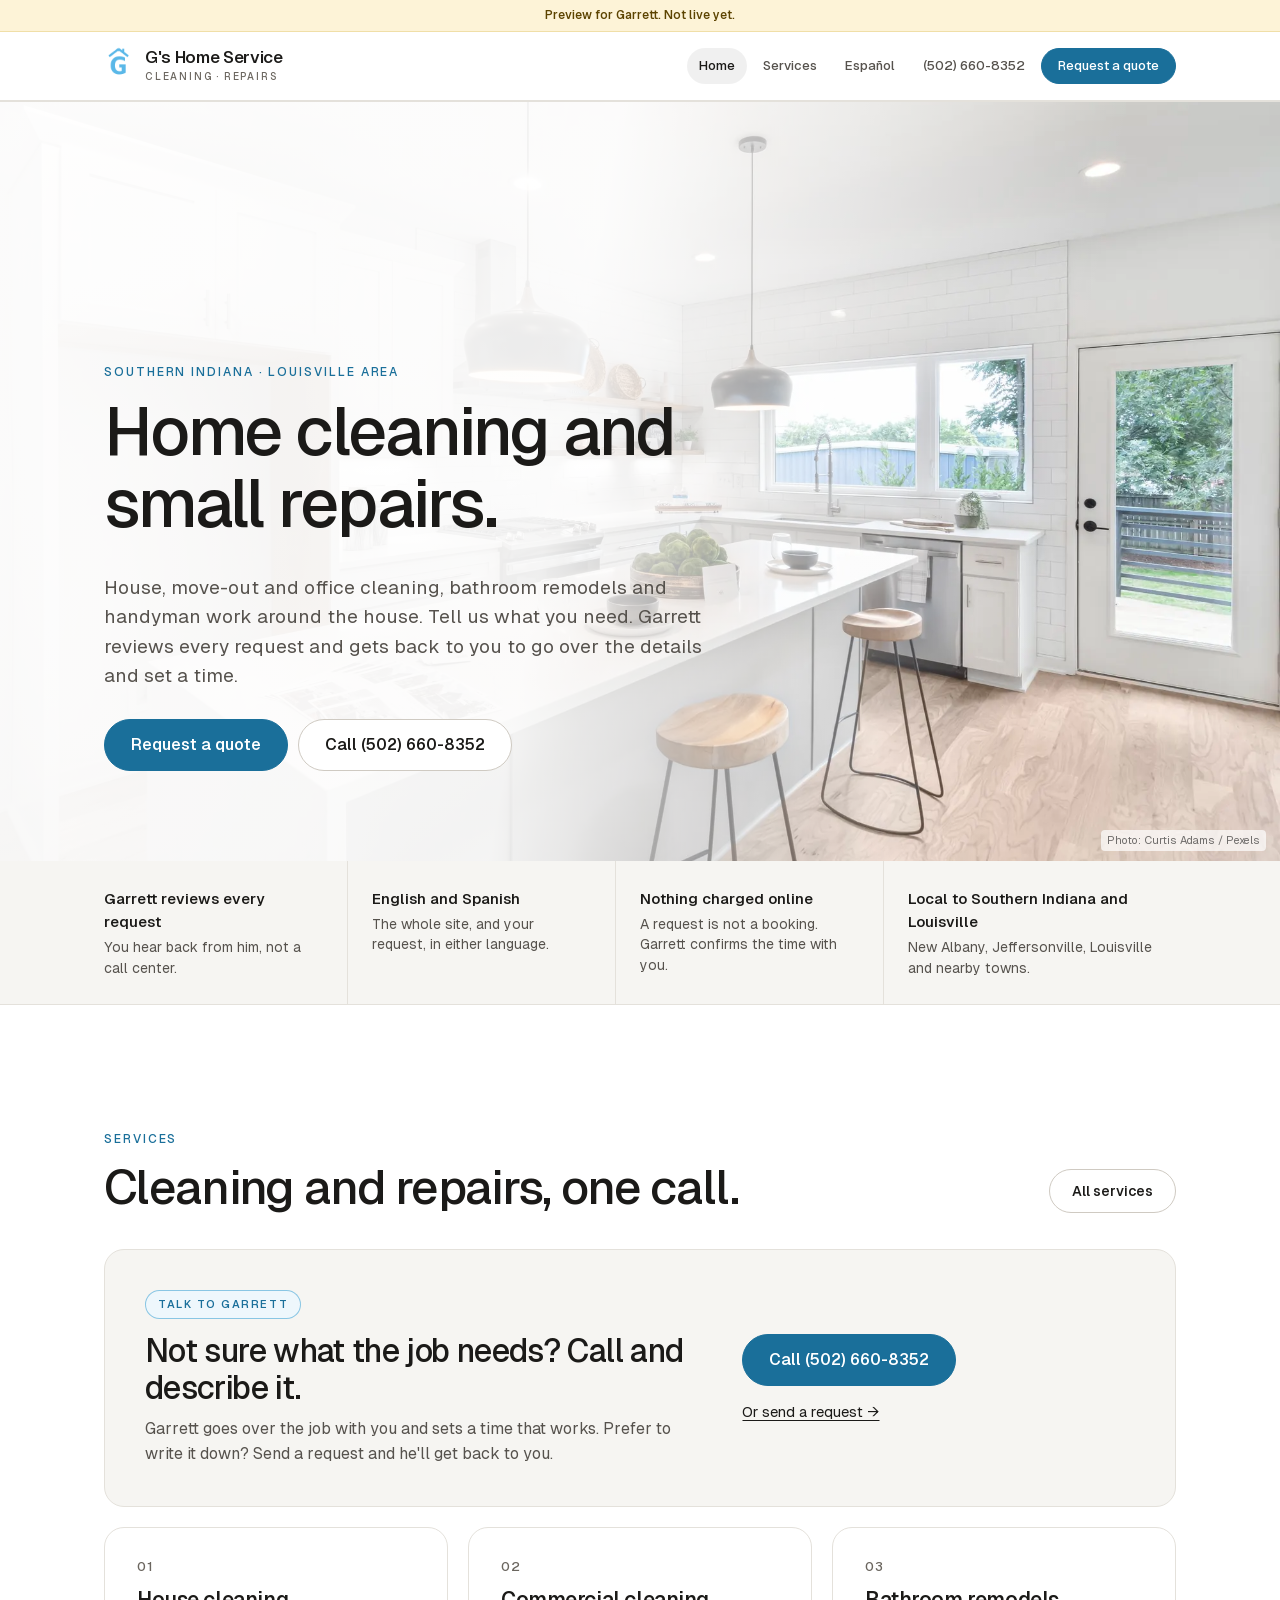
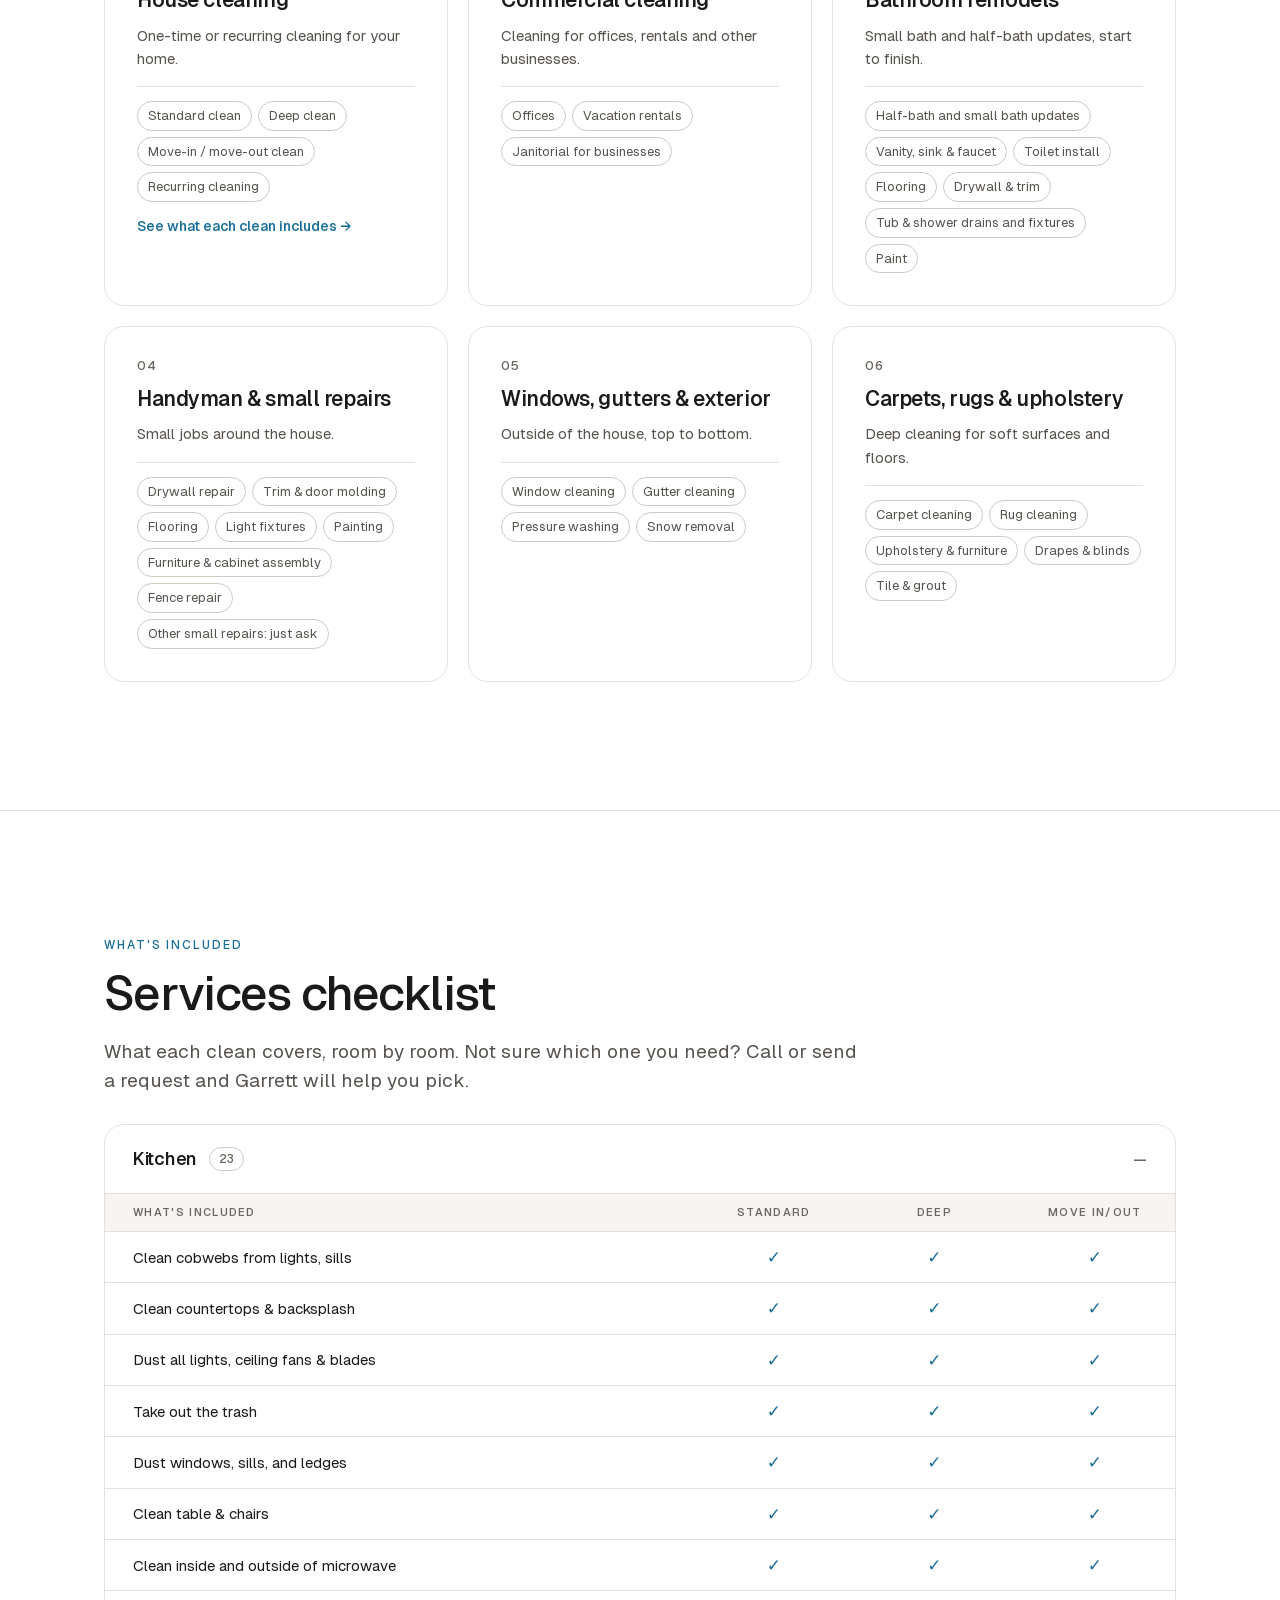
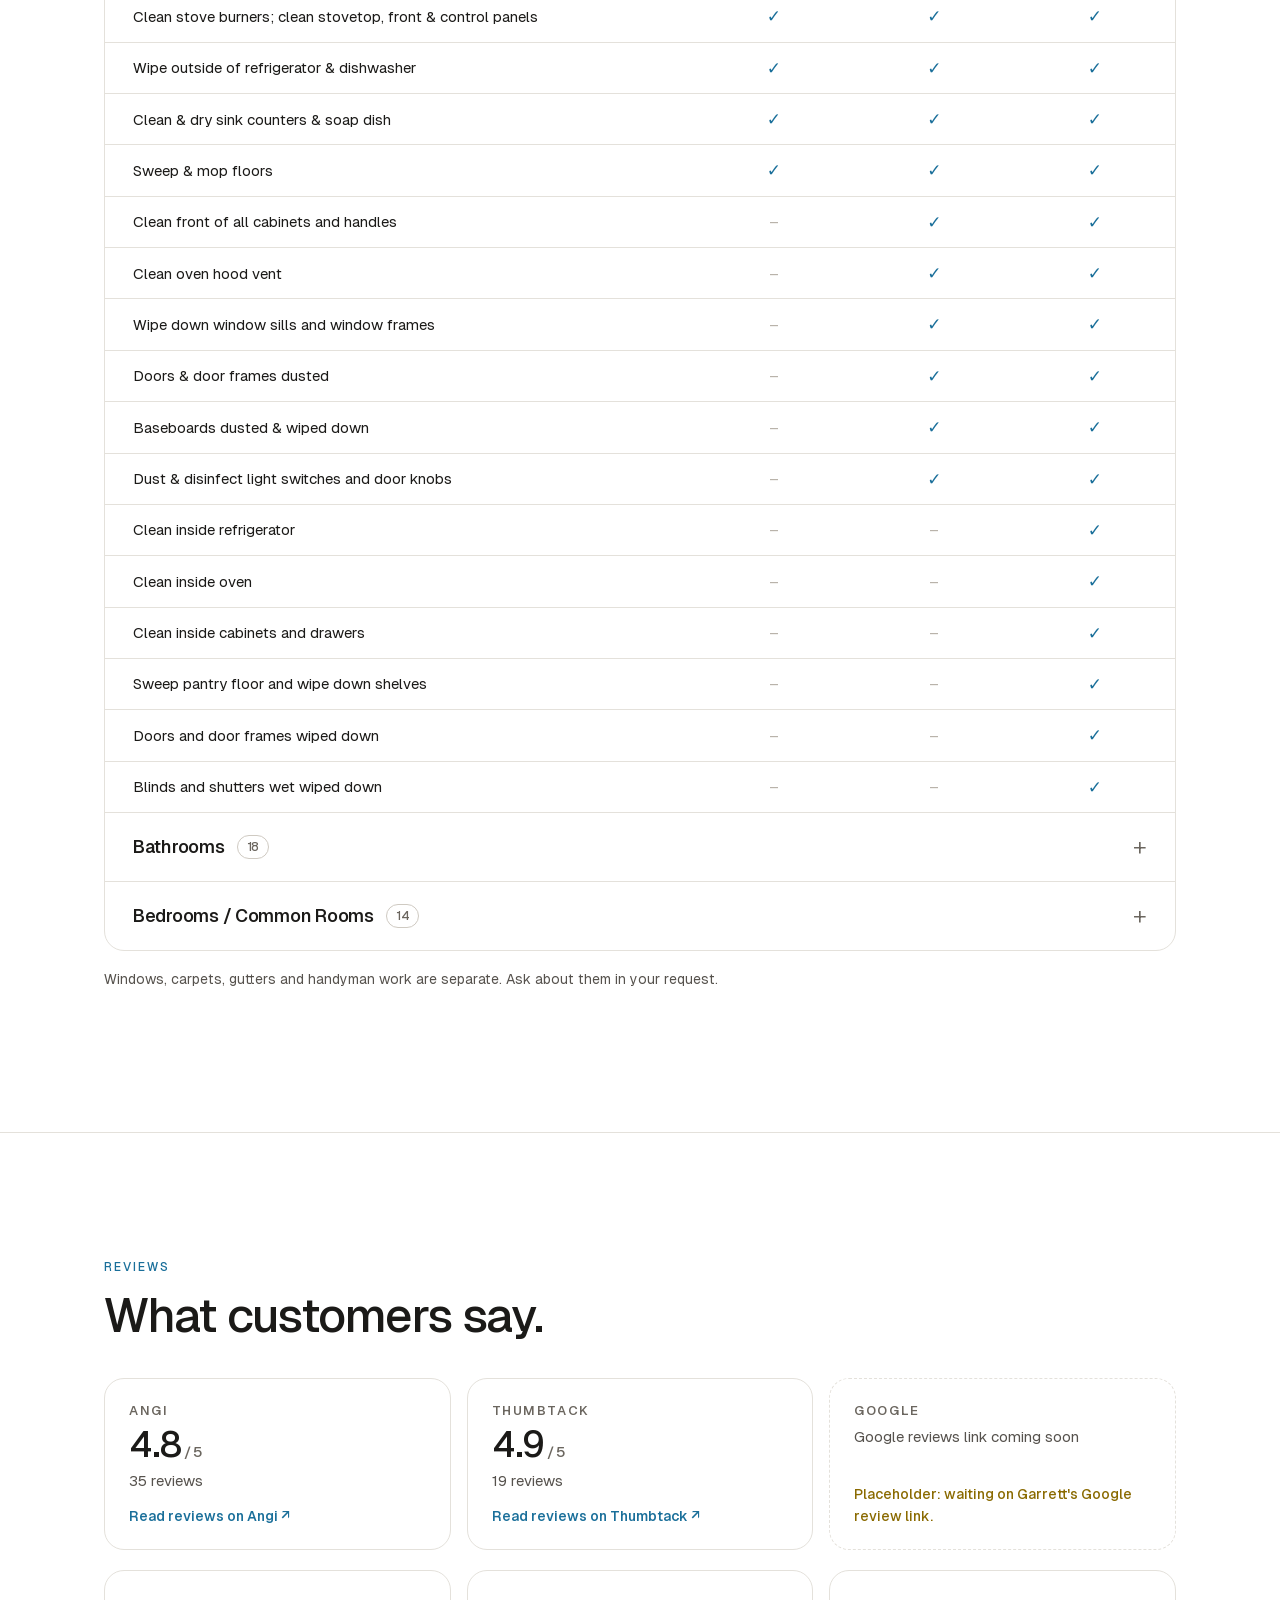
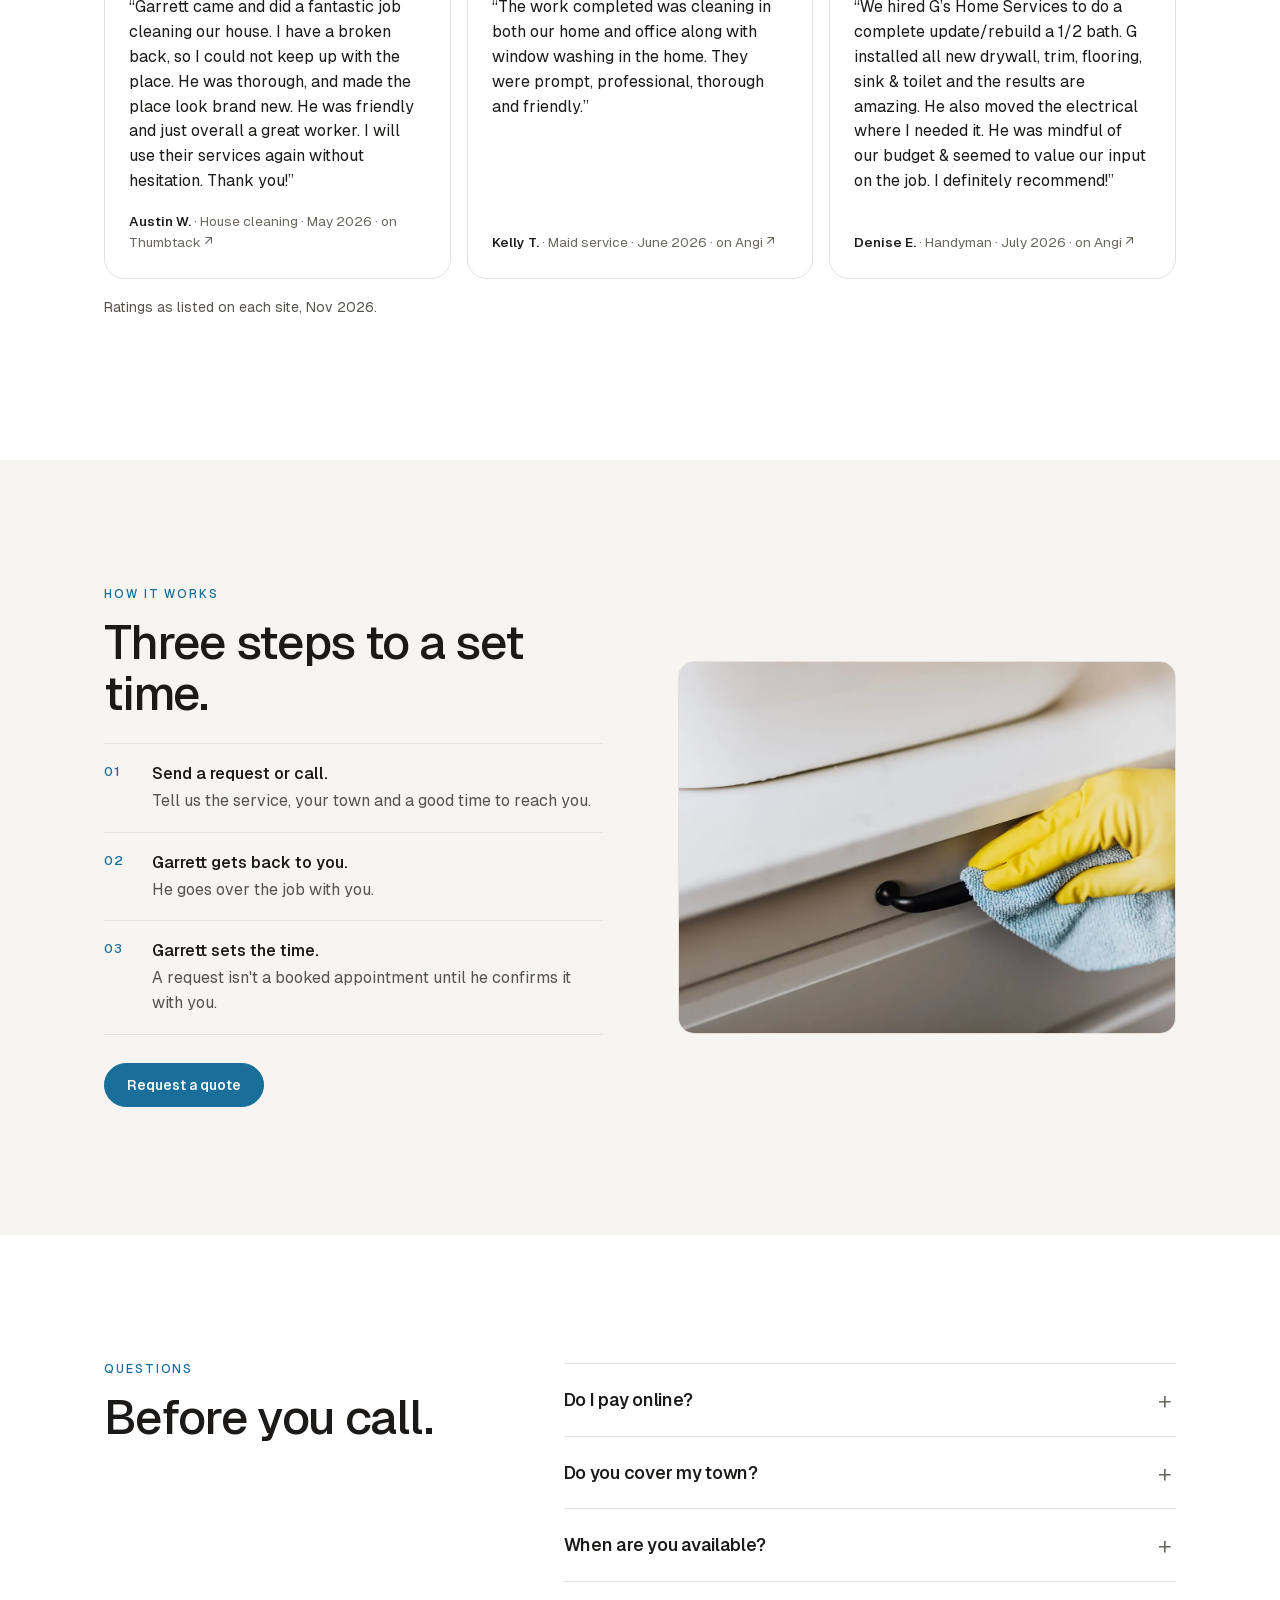
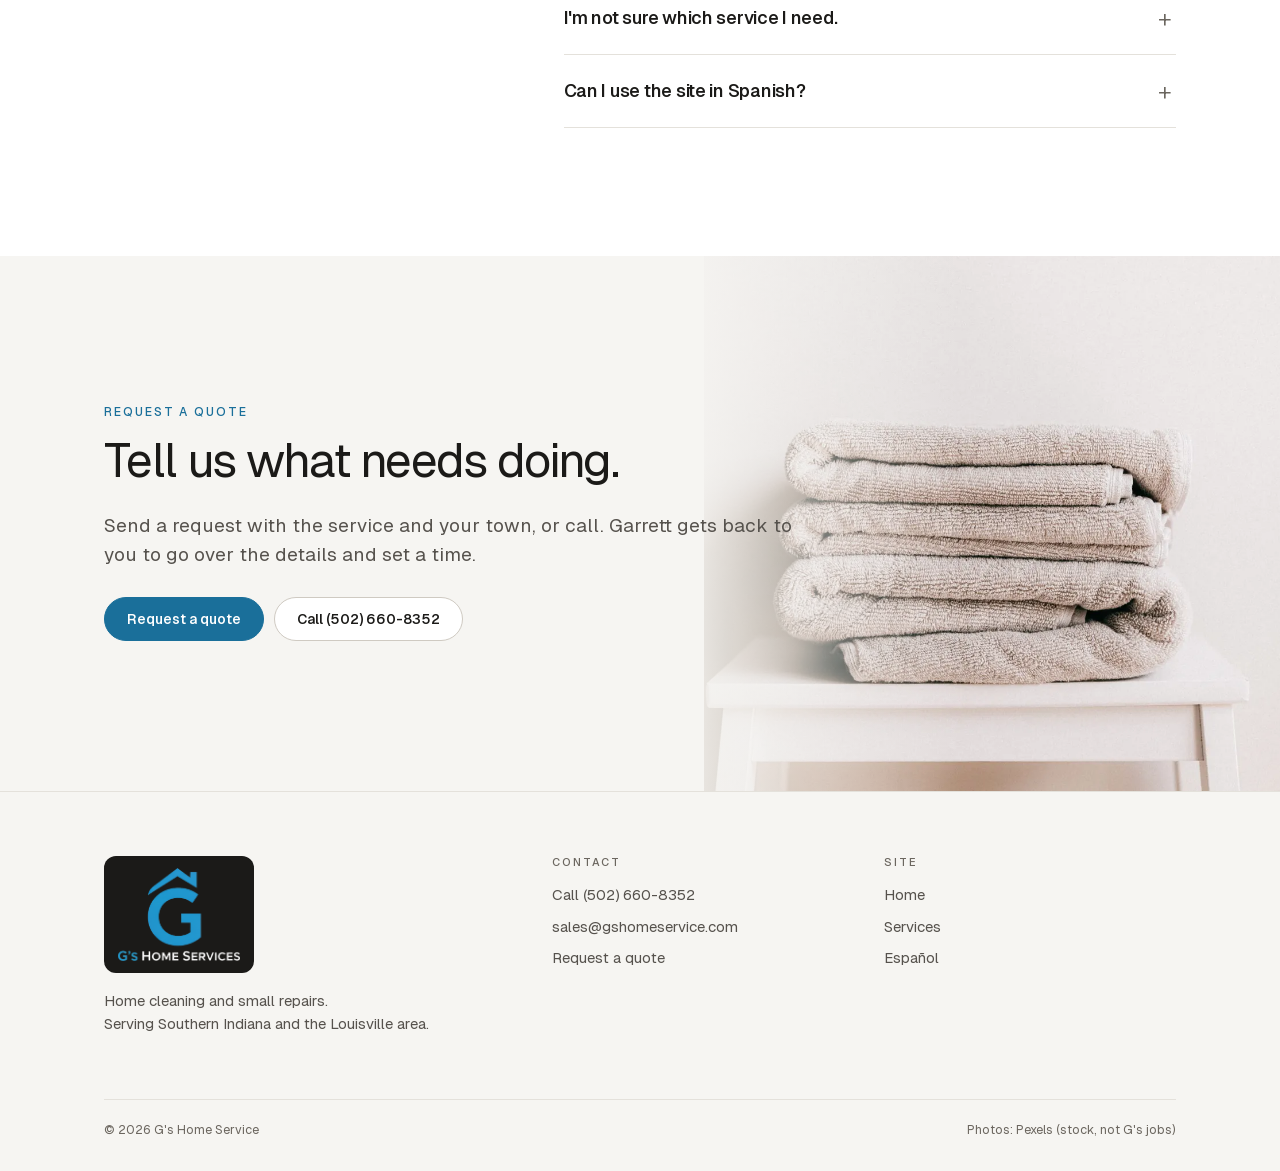
==== commit 691ecd03: "Contact email: sales@gshomeservice.com (Jacob, Nov 5)" ====
--- a/index.html
+++ b/index.html
@@ -167,7 +167,7 @@
 <footer><div class="wrap">
 <div class="grid">
 <div><img class="flogo" src="assets/gs-logo.png" alt="G's Home Service" width="150" height="114"><p>Home cleaning and small repairs.<br>Serving Southern Indiana and the Louisville area.</p></div>
-<div><h2 class="fh">Contact</h2><ul><li><a href="tel:+15026608352">Call (502) 660-8352</a></li><li><a href="mailto:garrett@gshomeservice.com">garrett@gshomeservice.com</a></li><li><a href="request.html">Request a quote</a></li></ul></div>
+<div><h2 class="fh">Contact</h2><ul><li><a href="tel:+15026608352">Call (502) 660-8352</a></li><li><a href="mailto:sales@gshomeservice.com">sales@gshomeservice.com</a></li><li><a href="request.html">Request a quote</a></li></ul></div>
 <div><h2 class="fh">Site</h2><ul><li><a href="index.html">Home</a></li><li><a href="services.html">Services</a></li><li><a href="es/index.html">Español</a></li></ul></div>
 </div>
 <div class="legal"><span>© 2026 G's Home Service</span><span>Photos: Pexels (stock, not G's jobs)</span></div>
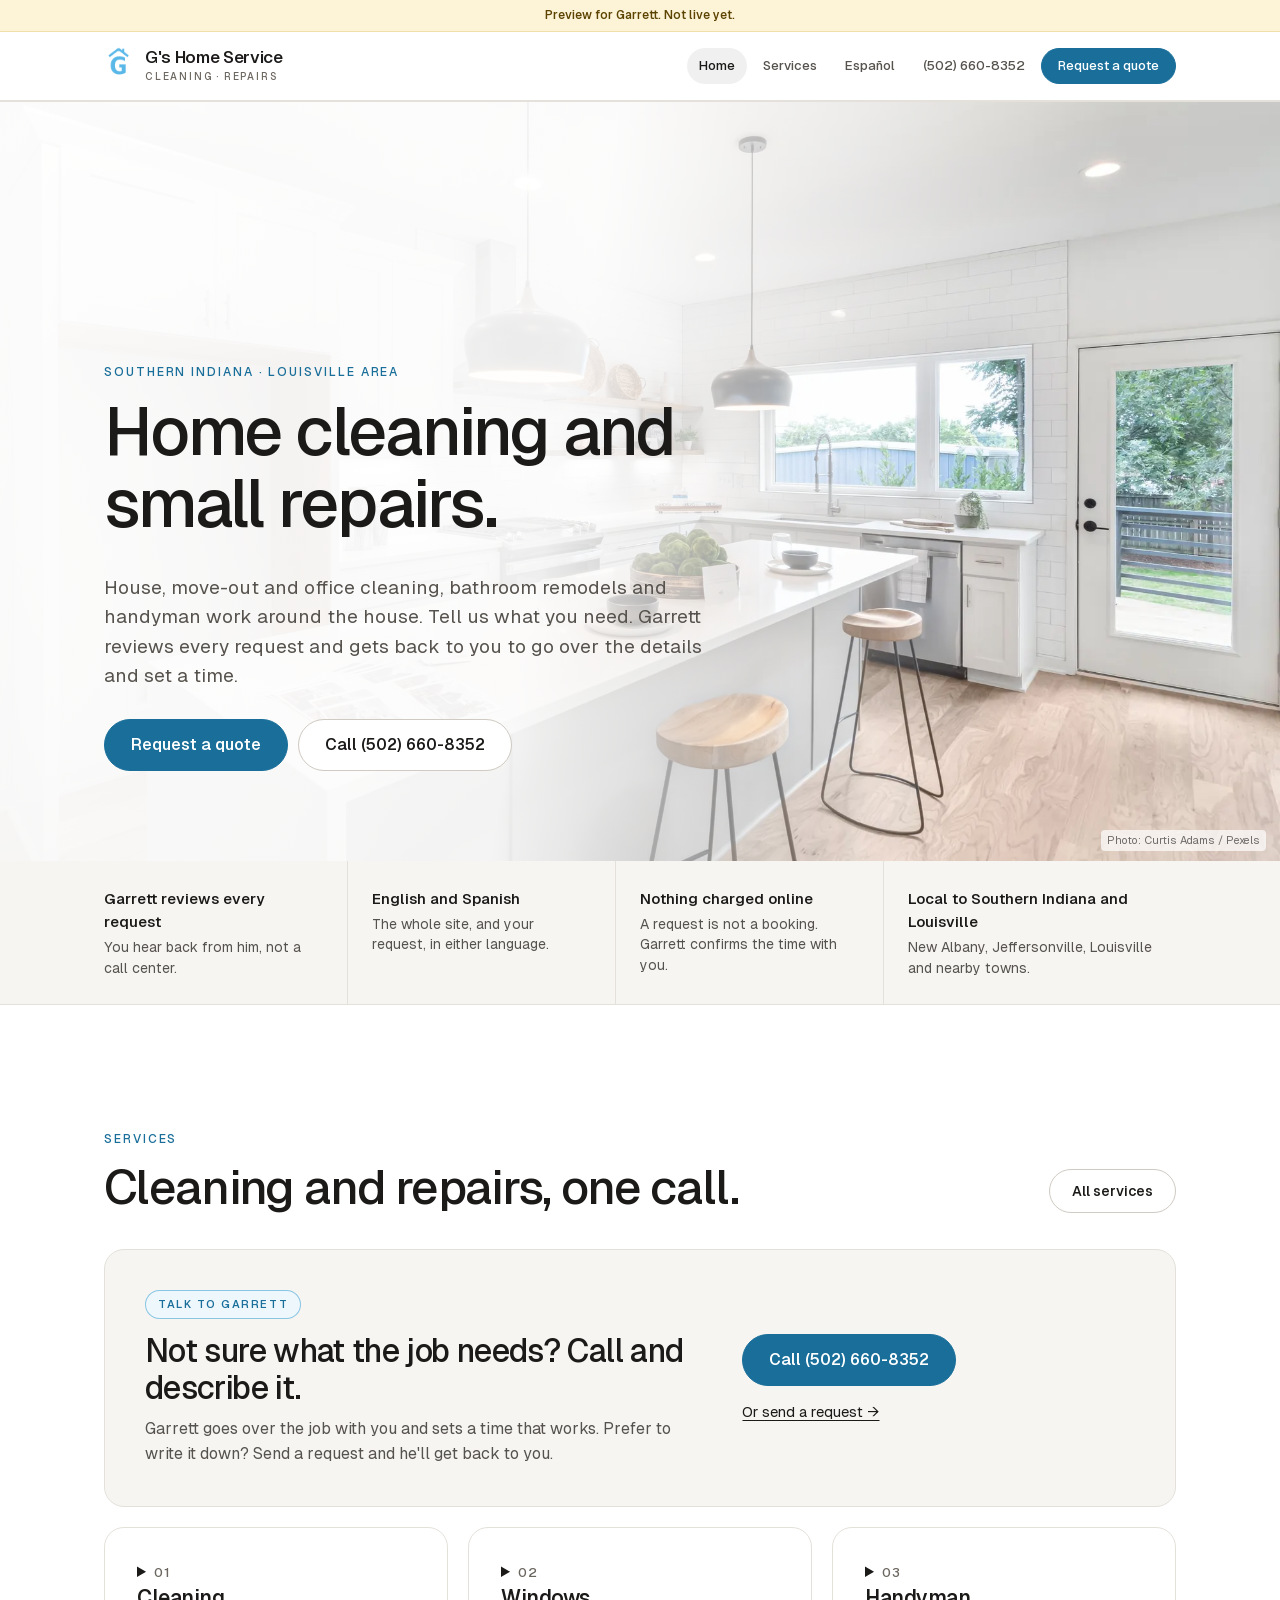
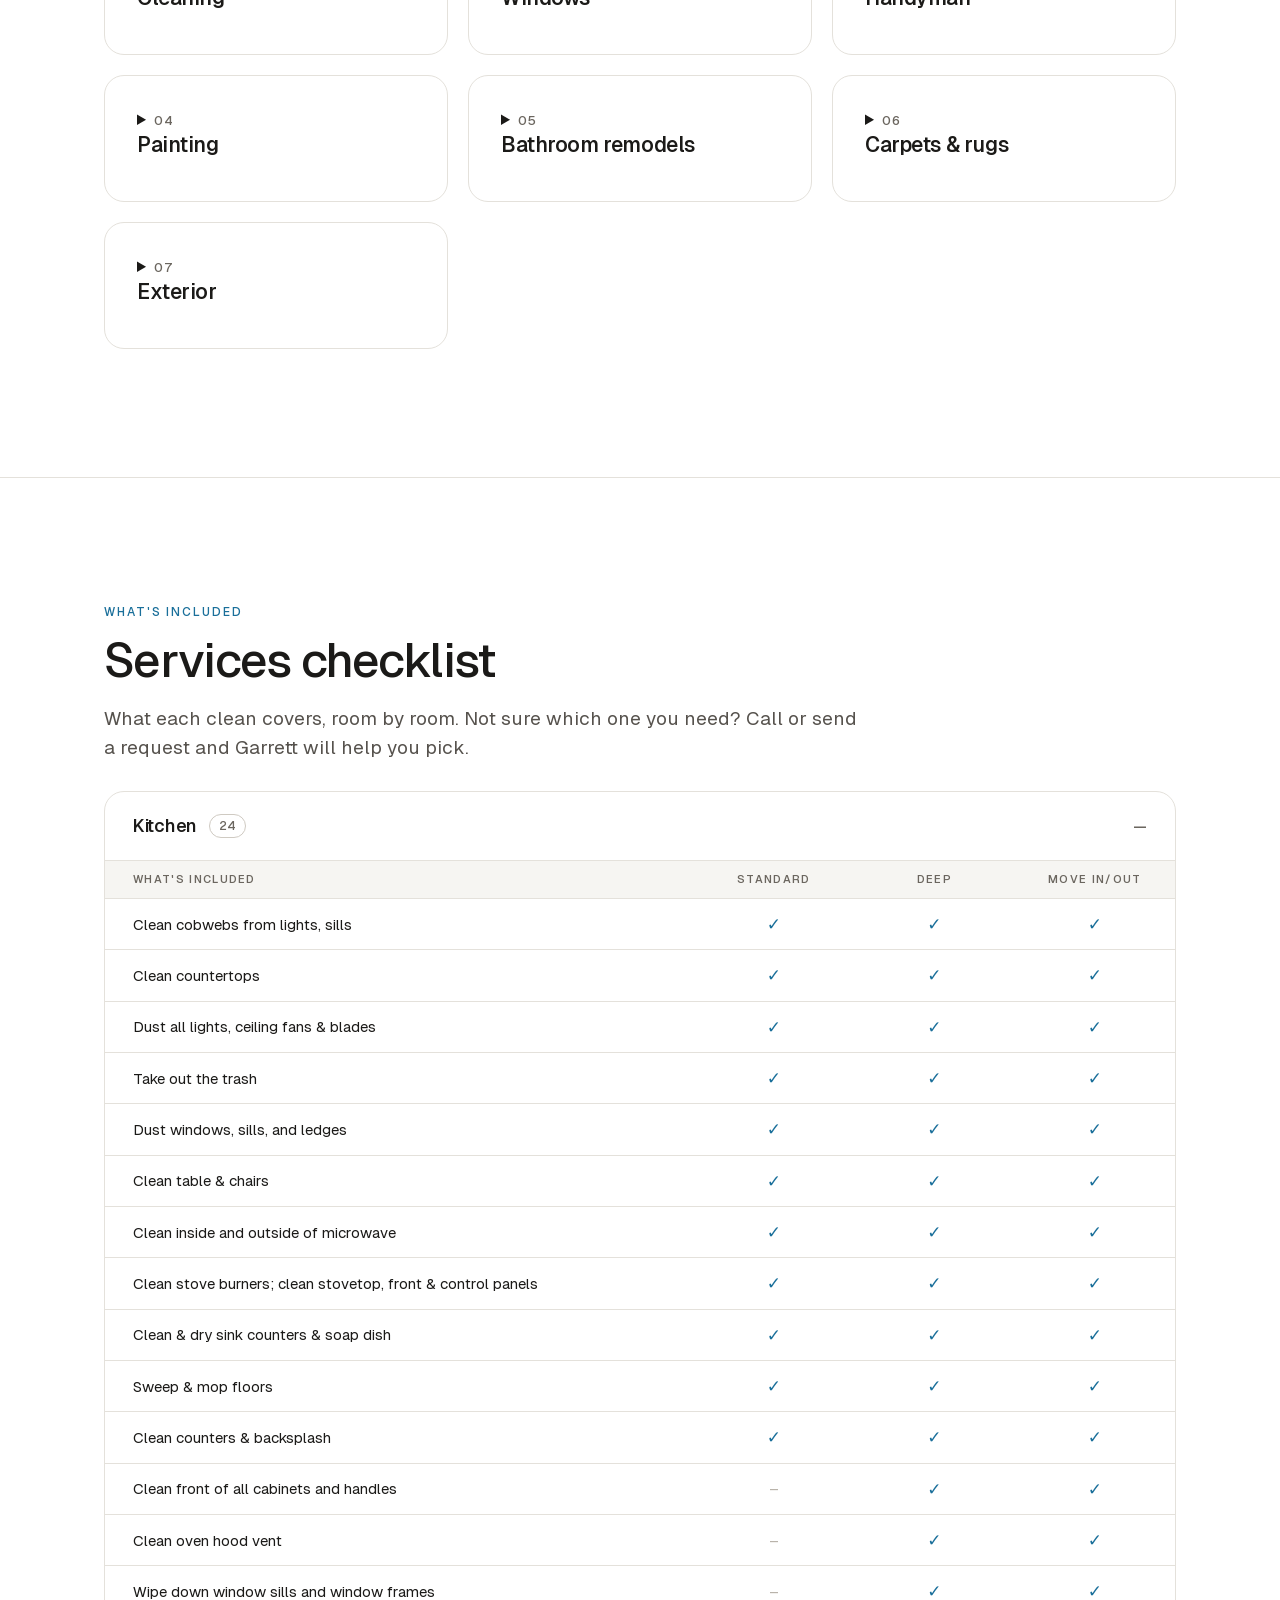
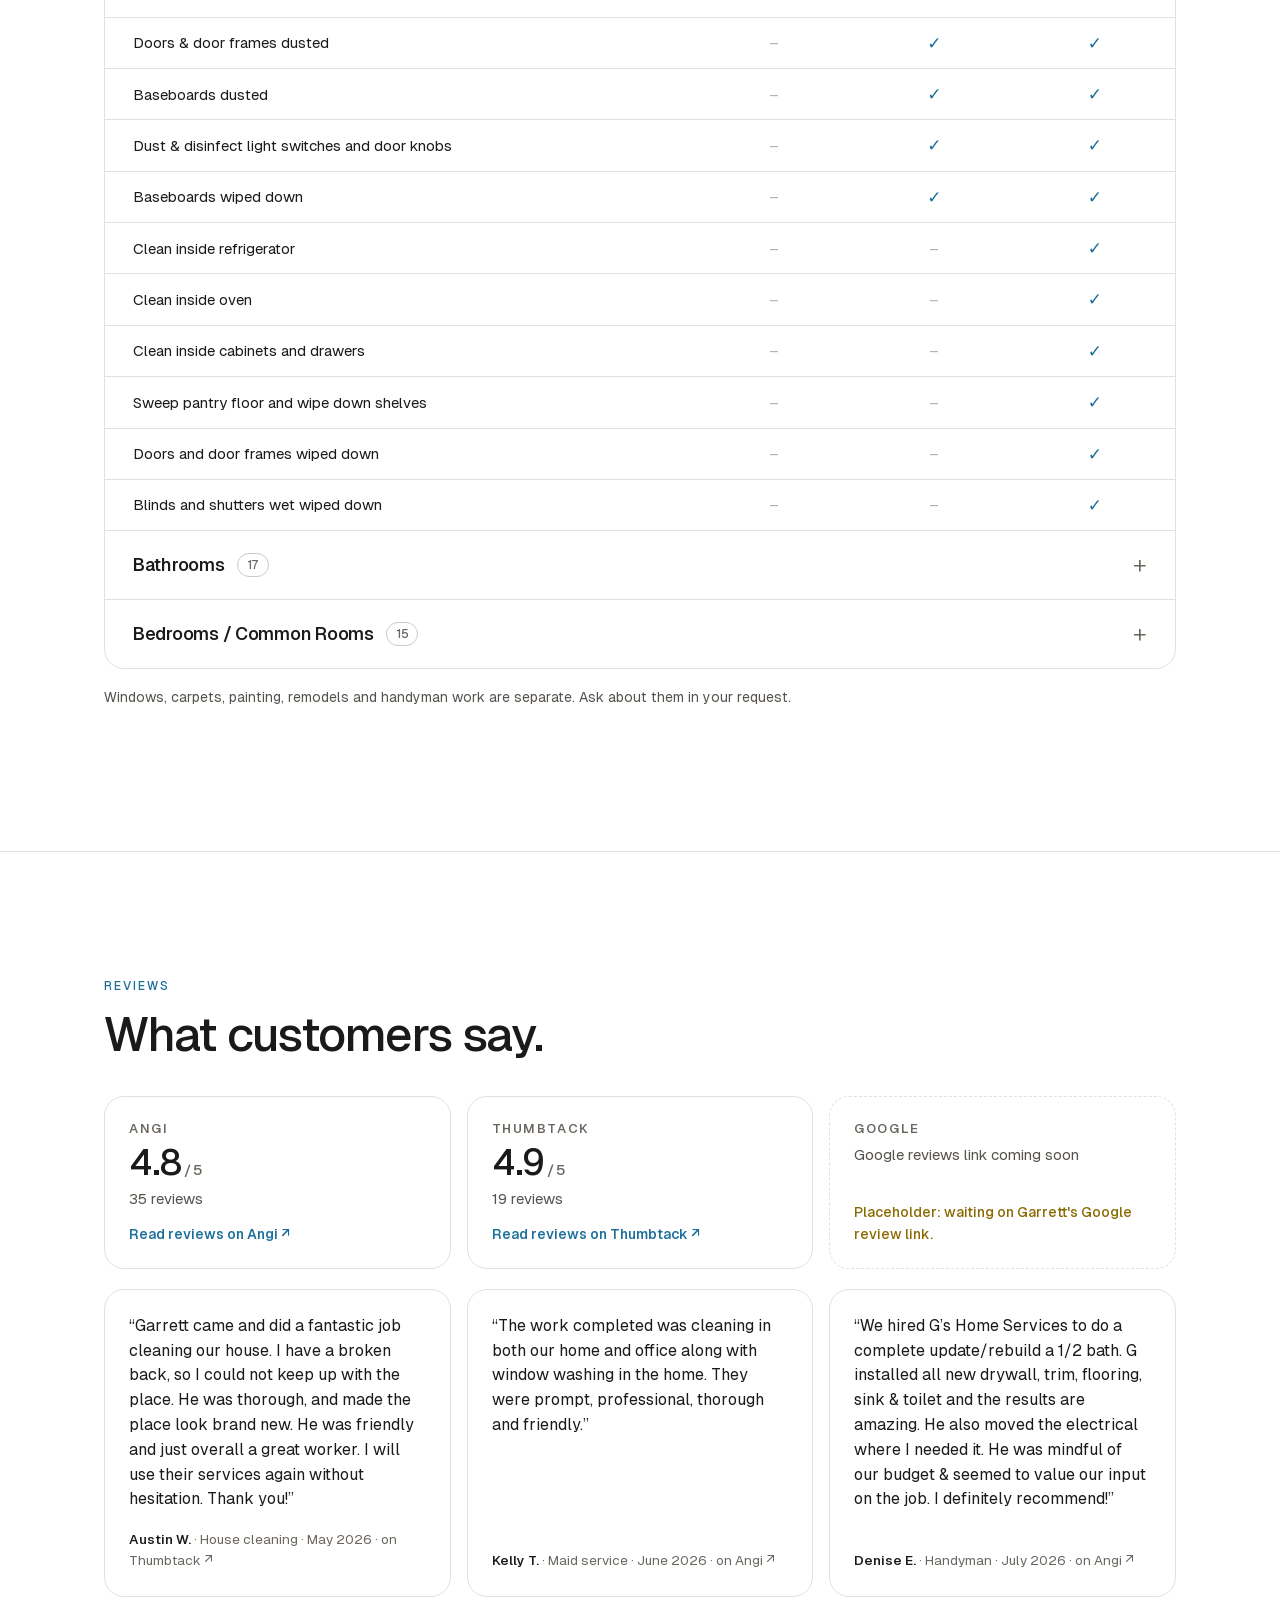
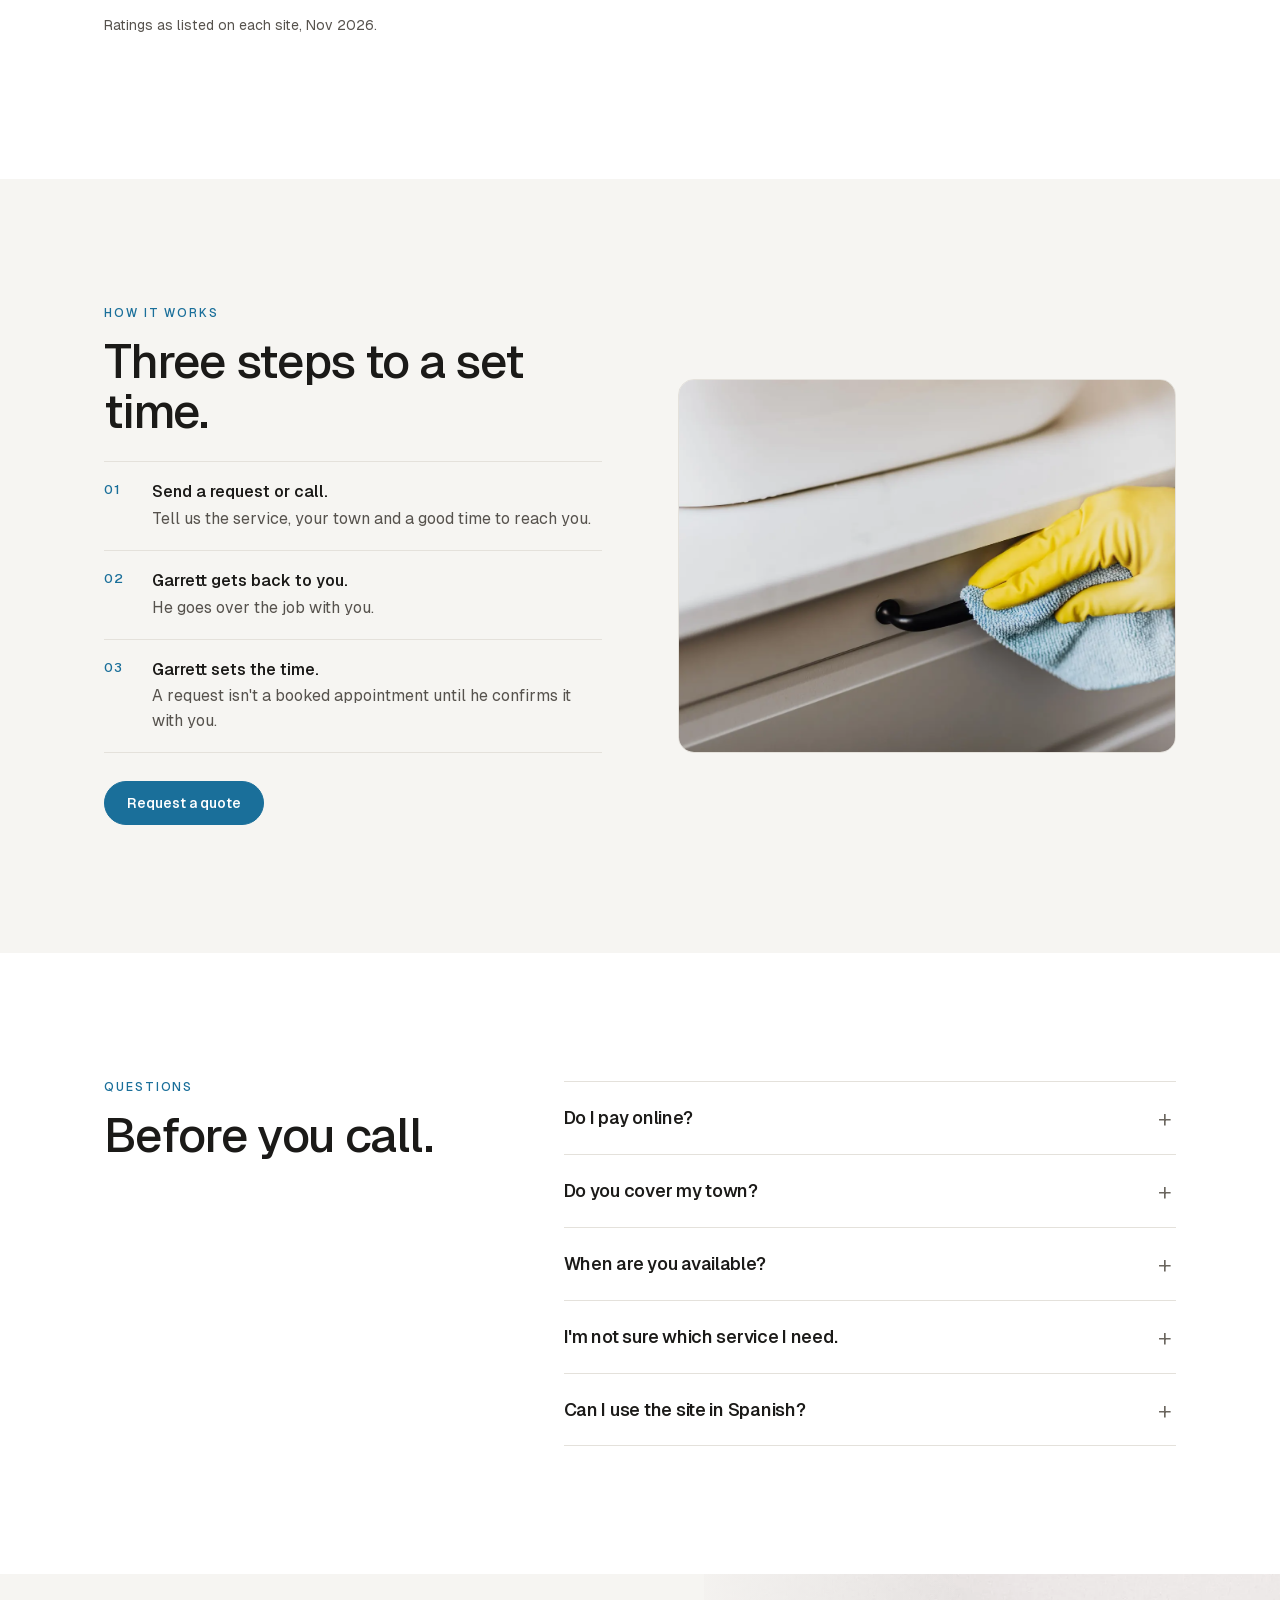
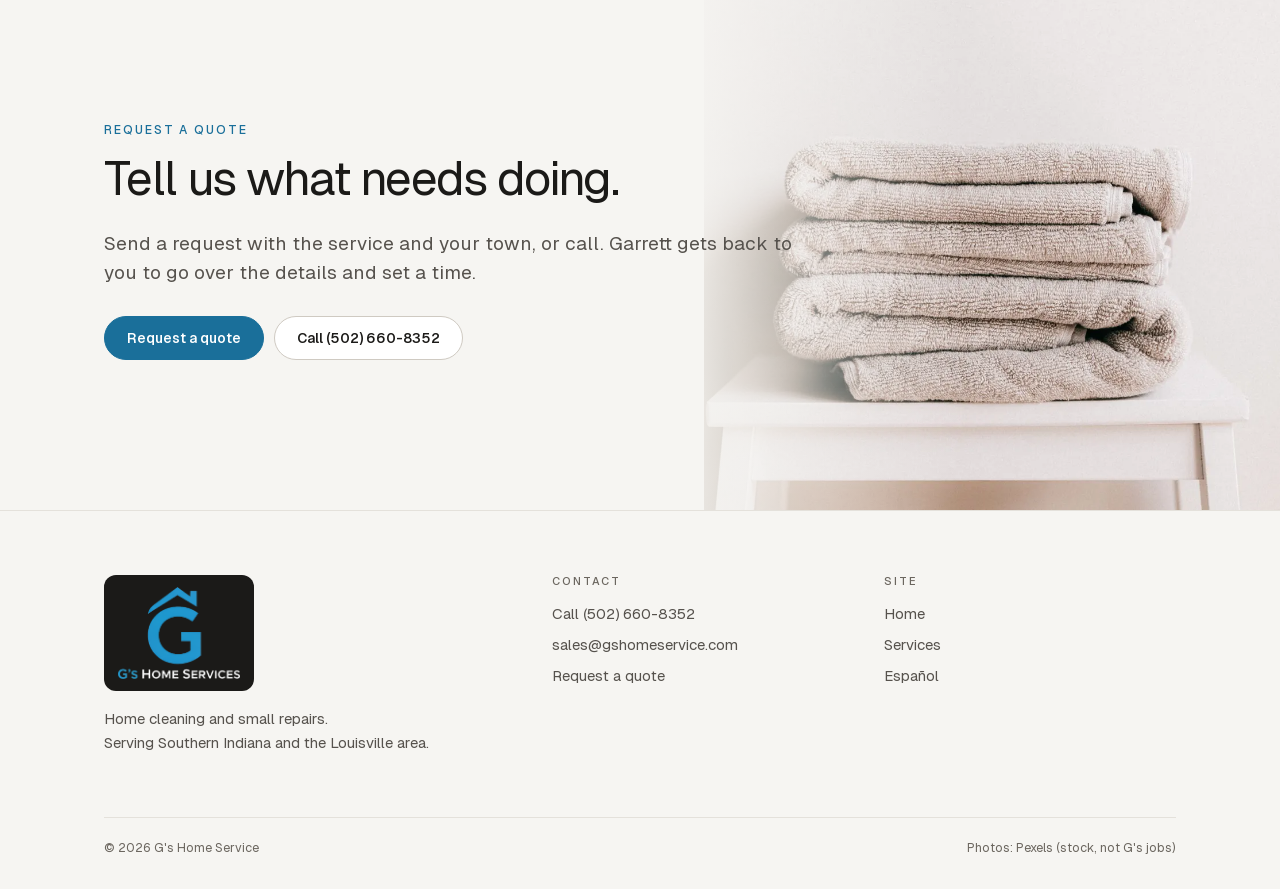
==== commit 15d1c00c: "Review service categories and Spanish precision: index.html" ====
--- a/index.html
+++ b/index.html
@@ -52,33 +52,42 @@
 <div class="fd-card-actions"><a class="btn big" href="tel:+15026608352">Call (502) 660-8352</a><a class="fd-card-link" href="request.html">Or send a request →</a></div>
 </div>
 <!-- svc:start -->
-<ul class="offer-grid"><li class="offer"><span class="num">01</span><h3>House cleaning</h3><p>One-time or recurring cleaning for your home.</p><ul class="subs"><li>Standard clean</li><li>Deep clean</li><li>Move-in / move-out clean</li><li>Recurring cleaning</li></ul><a class="svc-link" href="services.html#checklist">See what each clean includes →</a></li><li class="offer"><span class="num">02</span><h3>Commercial cleaning</h3><p>Cleaning for offices, rentals and other businesses.</p><ul class="subs"><li>Offices</li><li>Vacation rentals</li><li>Janitorial for businesses</li></ul></li><li class="offer"><span class="num">03</span><h3>Bathroom remodels</h3><p>Small bath and half-bath updates, start to finish.</p><ul class="subs"><li>Half-bath and small bath updates</li><li>Vanity, sink &amp; faucet</li><li>Toilet install</li><li>Flooring</li><li>Drywall &amp; trim</li><li>Tub &amp; shower drains and fixtures</li><li>Paint</li></ul></li><li class="offer"><span class="num">04</span><h3>Handyman &amp; small repairs</h3><p>Small jobs around the house.</p><ul class="subs"><li>Drywall repair</li><li>Trim &amp; door molding</li><li>Flooring</li><li>Light fixtures</li><li>Painting</li><li>Furniture &amp; cabinet assembly</li><li>Fence repair</li><li>Other small repairs: just ask</li></ul></li><li class="offer"><span class="num">05</span><h3>Windows, gutters &amp; exterior</h3><p>Outside of the house, top to bottom.</p><ul class="subs"><li>Window cleaning</li><li>Gutter cleaning</li><li>Pressure washing</li><li>Snow removal</li></ul></li><li class="offer"><span class="num">06</span><h3>Carpets, rugs &amp; upholstery</h3><p>Deep cleaning for soft surfaces and floors.</p><ul class="subs"><li>Carpet cleaning</li><li>Rug cleaning</li><li>Upholstery &amp; furniture</li><li>Drapes &amp; blinds</li><li>Tile &amp; grout</li></ul></li></ul>
+<ul class="offer-grid service-accordions">
+<li class="offer"><details class="service-category"><summary><span class="num">01</span><h3>Cleaning</h3></summary><div class="service-content"><ul class="subs"><li>Standard clean</li><li>Deep clean</li><li>Move-in / move-out clean</li><li>Recurring cleaning</li><li>Commercial &amp; janitorial</li></ul><a class="svc-link" href="services.html#checklist">See the cleaning checklist</a></div></details></li>
+<li class="offer"><details class="service-category"><summary><span class="num">02</span><h3>Windows</h3></summary><div class="service-content"><ul class="subs"><li>Residential</li></ul></div></details></li>
+<li class="offer"><details class="service-category"><summary><span class="num">03</span><h3>Handyman</h3></summary><div class="service-content"><ul class="subs"><li>Drywall repair</li><li>Trim &amp; door molding</li><li>Flooring</li><li>Light fixtures</li><li>Other small repairs: just ask</li></ul></div></details></li>
+<li class="offer"><details class="service-category"><summary><span class="num">04</span><h3>Painting</h3></summary><div class="service-content"><p>Ask us to confirm the scope for your job.</p></div></details></li>
+<li class="offer"><details class="service-category"><summary><span class="num">05</span><h3>Bathroom remodels</h3></summary><div class="service-content"><ul class="subs"><li>Half-bath &amp; small bath updates</li><li>Vanity, sink &amp; faucet</li><li>Toilet install</li><li>Flooring</li><li>Drywall &amp; trim</li></ul></div></details></li>
+<li class="offer"><details class="service-category"><summary><span class="num">06</span><h3>Carpets &amp; rugs</h3></summary><div class="service-content"><ul class="subs"><li>Carpet cleaning</li><li>Rug cleaning</li></ul></div></details></li>
+<li class="offer"><details class="service-category"><summary><span class="num">07</span><h3>Exterior</h3></summary><div class="service-content"><p>Ask us to confirm the scope for your job.</p></div></details></li>
+</ul>
 <!-- svc:end -->
 </div></section>
-<!-- checklist:start (from gshomeservice.com, see checklist/build_checklist.py) -->
+<!-- checklist:start (verbatim from gshomeservice.com; built by tools/build_sections.py) -->
 <section class="checklist" id="checklist"><div class="wrap">
-<div class="sec-head"><div><span class="eyebrow">What's included</span><h2>Services checklist</h2></div></div>
+<div class="sec-head"><div><span class="eyebrow">What&#x27;s included</span><h2>Services checklist</h2></div></div>
 <p class="lede ck-lede">What each clean covers, room by room. Not sure which one you need? Call or send a request and Garrett will help you pick.</p>
 <div class="ck">
-<details open><summary>Kitchen<span class="ck-n">23</span></summary>
-<table><caption class="sr">Kitchen</caption><thead><tr><th scope="col">What's included</th><th scope="col">Standard</th><th scope="col">Deep</th><th scope="col">Move In/Out</th></tr></thead><tbody>
+<details open><summary>Kitchen<span class="ck-n">24</span></summary>
+<table><caption class="sr">Kitchen</caption><thead><tr><th scope="col">What&#x27;s included</th><th scope="col">Standard</th><th scope="col">Deep</th><th scope="col">Move In/Out</th></tr></thead><tbody>
 <tr><th scope="row">Clean cobwebs from lights, sills</th><td class="y"><span class="sr">Included</span></td><td class="y"><span class="sr">Included</span></td><td class="y"><span class="sr">Included</span></td></tr>
-<tr><th scope="row">Clean countertops &amp; backsplash</th><td class="y"><span class="sr">Included</span></td><td class="y"><span class="sr">Included</span></td><td class="y"><span class="sr">Included</span></td></tr>
+<tr><th scope="row">Clean countertops</th><td class="y"><span class="sr">Included</span></td><td class="y"><span class="sr">Included</span></td><td class="y"><span class="sr">Included</span></td></tr>
 <tr><th scope="row">Dust all lights, ceiling fans &amp; blades</th><td class="y"><span class="sr">Included</span></td><td class="y"><span class="sr">Included</span></td><td class="y"><span class="sr">Included</span></td></tr>
 <tr><th scope="row">Take out the trash</th><td class="y"><span class="sr">Included</span></td><td class="y"><span class="sr">Included</span></td><td class="y"><span class="sr">Included</span></td></tr>
 <tr><th scope="row">Dust windows, sills, and ledges</th><td class="y"><span class="sr">Included</span></td><td class="y"><span class="sr">Included</span></td><td class="y"><span class="sr">Included</span></td></tr>
 <tr><th scope="row">Clean table &amp; chairs</th><td class="y"><span class="sr">Included</span></td><td class="y"><span class="sr">Included</span></td><td class="y"><span class="sr">Included</span></td></tr>
 <tr><th scope="row">Clean inside and outside of microwave</th><td class="y"><span class="sr">Included</span></td><td class="y"><span class="sr">Included</span></td><td class="y"><span class="sr">Included</span></td></tr>
 <tr><th scope="row">Clean stove burners; clean stovetop, front &amp; control panels</th><td class="y"><span class="sr">Included</span></td><td class="y"><span class="sr">Included</span></td><td class="y"><span class="sr">Included</span></td></tr>
-<tr><th scope="row">Wipe outside of refrigerator &amp; dishwasher</th><td class="y"><span class="sr">Included</span></td><td class="y"><span class="sr">Included</span></td><td class="y"><span class="sr">Included</span></td></tr>
 <tr><th scope="row">Clean &amp; dry sink counters &amp; soap dish</th><td class="y"><span class="sr">Included</span></td><td class="y"><span class="sr">Included</span></td><td class="y"><span class="sr">Included</span></td></tr>
 <tr><th scope="row">Sweep &amp; mop floors</th><td class="y"><span class="sr">Included</span></td><td class="y"><span class="sr">Included</span></td><td class="y"><span class="sr">Included</span></td></tr>
+<tr><th scope="row">Clean counters &amp; backsplash</th><td class="y"><span class="sr">Included</span></td><td class="y"><span class="sr">Included</span></td><td class="y"><span class="sr">Included</span></td></tr>
 <tr><th scope="row">Clean front of all cabinets and handles</th><td class="n"><span class="sr">Not included</span></td><td class="y"><span class="sr">Included</span></td><td class="y"><span class="sr">Included</span></td></tr>
 <tr><th scope="row">Clean oven hood vent</th><td class="n"><span class="sr">Not included</span></td><td class="y"><span class="sr">Included</span></td><td class="y"><span class="sr">Included</span></td></tr>
 <tr><th scope="row">Wipe down window sills and window frames</th><td class="n"><span class="sr">Not included</span></td><td class="y"><span class="sr">Included</span></td><td class="y"><span class="sr">Included</span></td></tr>
 <tr><th scope="row">Doors &amp; door frames dusted</th><td class="n"><span class="sr">Not included</span></td><td class="y"><span class="sr">Included</span></td><td class="y"><span class="sr">Included</span></td></tr>
-<tr><th scope="row">Baseboards dusted &amp; wiped down</th><td class="n"><span class="sr">Not included</span></td><td class="y"><span class="sr">Included</span></td><td class="y"><span class="sr">Included</span></td></tr>
+<tr><th scope="row">Baseboards dusted</th><td class="n"><span class="sr">Not included</span></td><td class="y"><span class="sr">Included</span></td><td class="y"><span class="sr">Included</span></td></tr>
 <tr><th scope="row">Dust &amp; disinfect light switches and door knobs</th><td class="n"><span class="sr">Not included</span></td><td class="y"><span class="sr">Included</span></td><td class="y"><span class="sr">Included</span></td></tr>
+<tr><th scope="row">Baseboards wiped down</th><td class="n"><span class="sr">Not included</span></td><td class="y"><span class="sr">Included</span></td><td class="y"><span class="sr">Included</span></td></tr>
 <tr><th scope="row">Clean inside refrigerator</th><td class="n"><span class="sr">Not included</span></td><td class="n"><span class="sr">Not included</span></td><td class="y"><span class="sr">Included</span></td></tr>
 <tr><th scope="row">Clean inside oven</th><td class="n"><span class="sr">Not included</span></td><td class="n"><span class="sr">Not included</span></td><td class="y"><span class="sr">Included</span></td></tr>
 <tr><th scope="row">Clean inside cabinets and drawers</th><td class="n"><span class="sr">Not included</span></td><td class="n"><span class="sr">Not included</span></td><td class="y"><span class="sr">Included</span></td></tr>
@@ -86,15 +95,14 @@
 <tr><th scope="row">Doors and door frames wiped down</th><td class="n"><span class="sr">Not included</span></td><td class="n"><span class="sr">Not included</span></td><td class="y"><span class="sr">Included</span></td></tr>
 <tr><th scope="row">Blinds and shutters wet wiped down</th><td class="n"><span class="sr">Not included</span></td><td class="n"><span class="sr">Not included</span></td><td class="y"><span class="sr">Included</span></td></tr>
 </tbody></table></details>
-<details><summary>Bathrooms<span class="ck-n">18</span></summary>
-<table><caption class="sr">Bathrooms</caption><thead><tr><th scope="col">What's included</th><th scope="col">Standard</th><th scope="col">Deep</th><th scope="col">Move In/Out</th></tr></thead><tbody>
+<details><summary>Bathrooms<span class="ck-n">17</span></summary>
+<table><caption class="sr">Bathrooms</caption><thead><tr><th scope="col">What&#x27;s included</th><th scope="col">Standard</th><th scope="col">Deep</th><th scope="col">Move In/Out</th></tr></thead><tbody>
 <tr><th scope="row">Clean all cobwebs &amp; dust shelves</th><td class="y"><span class="sr">Included</span></td><td class="y"><span class="sr">Included</span></td><td class="y"><span class="sr">Included</span></td></tr>
 <tr><th scope="row">Clean, buff all mirrors &amp; glass</th><td class="y"><span class="sr">Included</span></td><td class="y"><span class="sr">Included</span></td><td class="y"><span class="sr">Included</span></td></tr>
 <tr><th scope="row">Clean countertops &amp; backsplash</th><td class="y"><span class="sr">Included</span></td><td class="y"><span class="sr">Included</span></td><td class="y"><span class="sr">Included</span></td></tr>
-<tr><th scope="row">Dust all light fixtures</th><td class="y"><span class="sr">Included</span></td><td class="y"><span class="sr">Included</span></td><td class="y"><span class="sr">Included</span></td></tr>
+<tr><th scope="row">Dust all light fixtures &amp; clean sink(s)</th><td class="y"><span class="sr">Included</span></td><td class="y"><span class="sr">Included</span></td><td class="y"><span class="sr">Included</span></td></tr>
 <tr><th scope="row">Clean &amp; dry shower door, track &amp; glass</th><td class="y"><span class="sr">Included</span></td><td class="y"><span class="sr">Included</span></td><td class="y"><span class="sr">Included</span></td></tr>
-<tr><th scope="row">Scrub tub &amp; shower walls</th><td class="y"><span class="sr">Included</span></td><td class="y"><span class="sr">Included</span></td><td class="y"><span class="sr">Included</span></td></tr>
-<tr><th scope="row">Clean &amp; dry sink(s)</th><td class="y"><span class="sr">Included</span></td><td class="y"><span class="sr">Included</span></td><td class="y"><span class="sr">Included</span></td></tr>
+<tr><th scope="row">Clean &amp; dry sink</th><td class="y"><span class="sr">Included</span></td><td class="y"><span class="sr">Included</span></td><td class="y"><span class="sr">Included</span></td></tr>
 <tr><th scope="row">Clean inside &amp; outside of toilet</th><td class="y"><span class="sr">Included</span></td><td class="y"><span class="sr">Included</span></td><td class="y"><span class="sr">Included</span></td></tr>
 <tr><th scope="row">Empty garbage</th><td class="y"><span class="sr">Included</span></td><td class="y"><span class="sr">Included</span></td><td class="y"><span class="sr">Included</span></td></tr>
 <tr><th scope="row">Sweep/vacuum &amp; mop floors</th><td class="y"><span class="sr">Included</span></td><td class="y"><span class="sr">Included</span></td><td class="y"><span class="sr">Included</span></td></tr>
@@ -107,8 +115,8 @@
 <tr><th scope="row">Dust &amp; wipe blinds</th><td class="n"><span class="sr">Not included</span></td><td class="n"><span class="sr">Not included</span></td><td class="y"><span class="sr">Included</span></td></tr>
 <tr><th scope="row">Clean inside medicine cabinet</th><td class="n"><span class="sr">Not included</span></td><td class="n"><span class="sr">Not included</span></td><td class="y"><span class="sr">Included</span></td></tr>
 </tbody></table></details>
-<details><summary>Bedrooms / Common Rooms<span class="ck-n">14</span></summary>
-<table><caption class="sr">Bedrooms / Common Rooms</caption><thead><tr><th scope="col">What's included</th><th scope="col">Standard</th><th scope="col">Deep</th><th scope="col">Move In/Out</th></tr></thead><tbody>
+<details><summary>Bedrooms / Common Rooms<span class="ck-n">15</span></summary>
+<table><caption class="sr">Bedrooms / Common Rooms</caption><thead><tr><th scope="col">What&#x27;s included</th><th scope="col">Standard</th><th scope="col">Deep</th><th scope="col">Move In/Out</th></tr></thead><tbody>
 <tr><th scope="row">Clean cobwebs, dust shelves</th><td class="y"><span class="sr">Included</span></td><td class="y"><span class="sr">Included</span></td><td class="y"><span class="sr">Included</span></td></tr>
 <tr><th scope="row">Dust ceiling fan &amp; blades</th><td class="y"><span class="sr">Included</span></td><td class="y"><span class="sr">Included</span></td><td class="y"><span class="sr">Included</span></td></tr>
 <tr><th scope="row">Clean &amp; buff mirrors</th><td class="y"><span class="sr">Included</span></td><td class="y"><span class="sr">Included</span></td><td class="y"><span class="sr">Included</span></td></tr>
@@ -119,13 +127,14 @@
 <tr><th scope="row">Clean all light switches &amp; door knobs</th><td class="y"><span class="sr">Included</span></td><td class="y"><span class="sr">Included</span></td><td class="y"><span class="sr">Included</span></td></tr>
 <tr><th scope="row">Tidy area, fold blankets, arrange pillows, etc.</th><td class="y"><span class="sr">Included</span></td><td class="y"><span class="sr">Included</span></td><td class="y"><span class="sr">Included</span></td></tr>
 <tr><th scope="row">Empty garbage</th><td class="y"><span class="sr">Included</span></td><td class="y"><span class="sr">Included</span></td><td class="y"><span class="sr">Included</span></td></tr>
+<tr><th scope="row">Dust window sills &amp; window frames</th><td class="y"><span class="sr">Included</span></td><td class="y"><span class="sr">Included</span></td><td class="y"><span class="sr">Included</span></td></tr>
 <tr><th scope="row">Doors, frames dusted &amp; wiped down</th><td class="n"><span class="sr">Not included</span></td><td class="y"><span class="sr">Included</span></td><td class="y"><span class="sr">Included</span></td></tr>
 <tr><th scope="row">Dust &amp; wipe down baseboards</th><td class="n"><span class="sr">Not included</span></td><td class="y"><span class="sr">Included</span></td><td class="y"><span class="sr">Included</span></td></tr>
 <tr><th scope="row">Clean closet area</th><td class="n"><span class="sr">Not included</span></td><td class="n"><span class="sr">Not included</span></td><td class="y"><span class="sr">Included</span></td></tr>
 <tr><th scope="row">Dust &amp; wipe blinds</th><td class="n"><span class="sr">Not included</span></td><td class="n"><span class="sr">Not included</span></td><td class="y"><span class="sr">Included</span></td></tr>
 </tbody></table></details>
 </div>
-<p class="small ck-foot">Windows, carpets, gutters and handyman work are separate. Ask about them in your request.</p>
+<p class="small ck-foot">Windows, carpets, painting, remodels and handyman work are separate. Ask about them in your request.</p>
 </div></section>
 <!-- checklist:end -->
 <!-- reviews:start (verified public profiles; see checklist/build_checklist.py) -->
